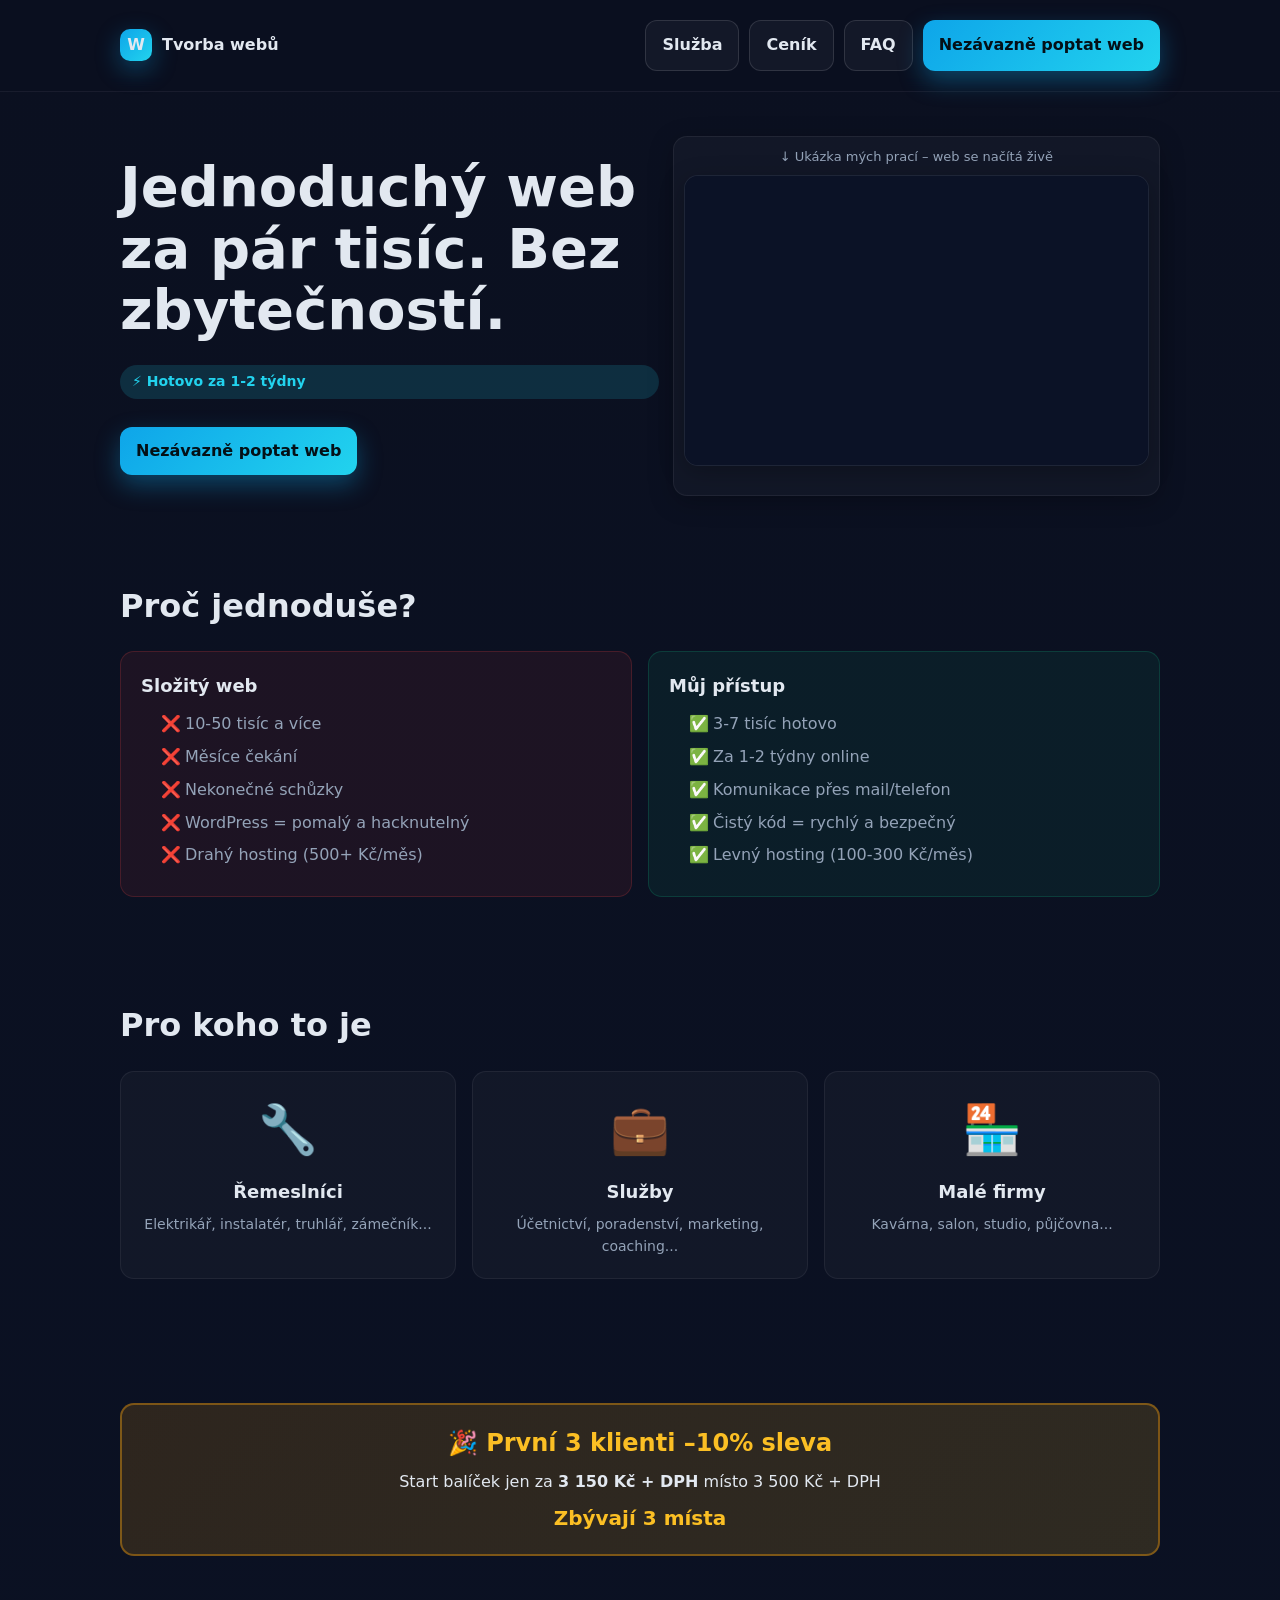
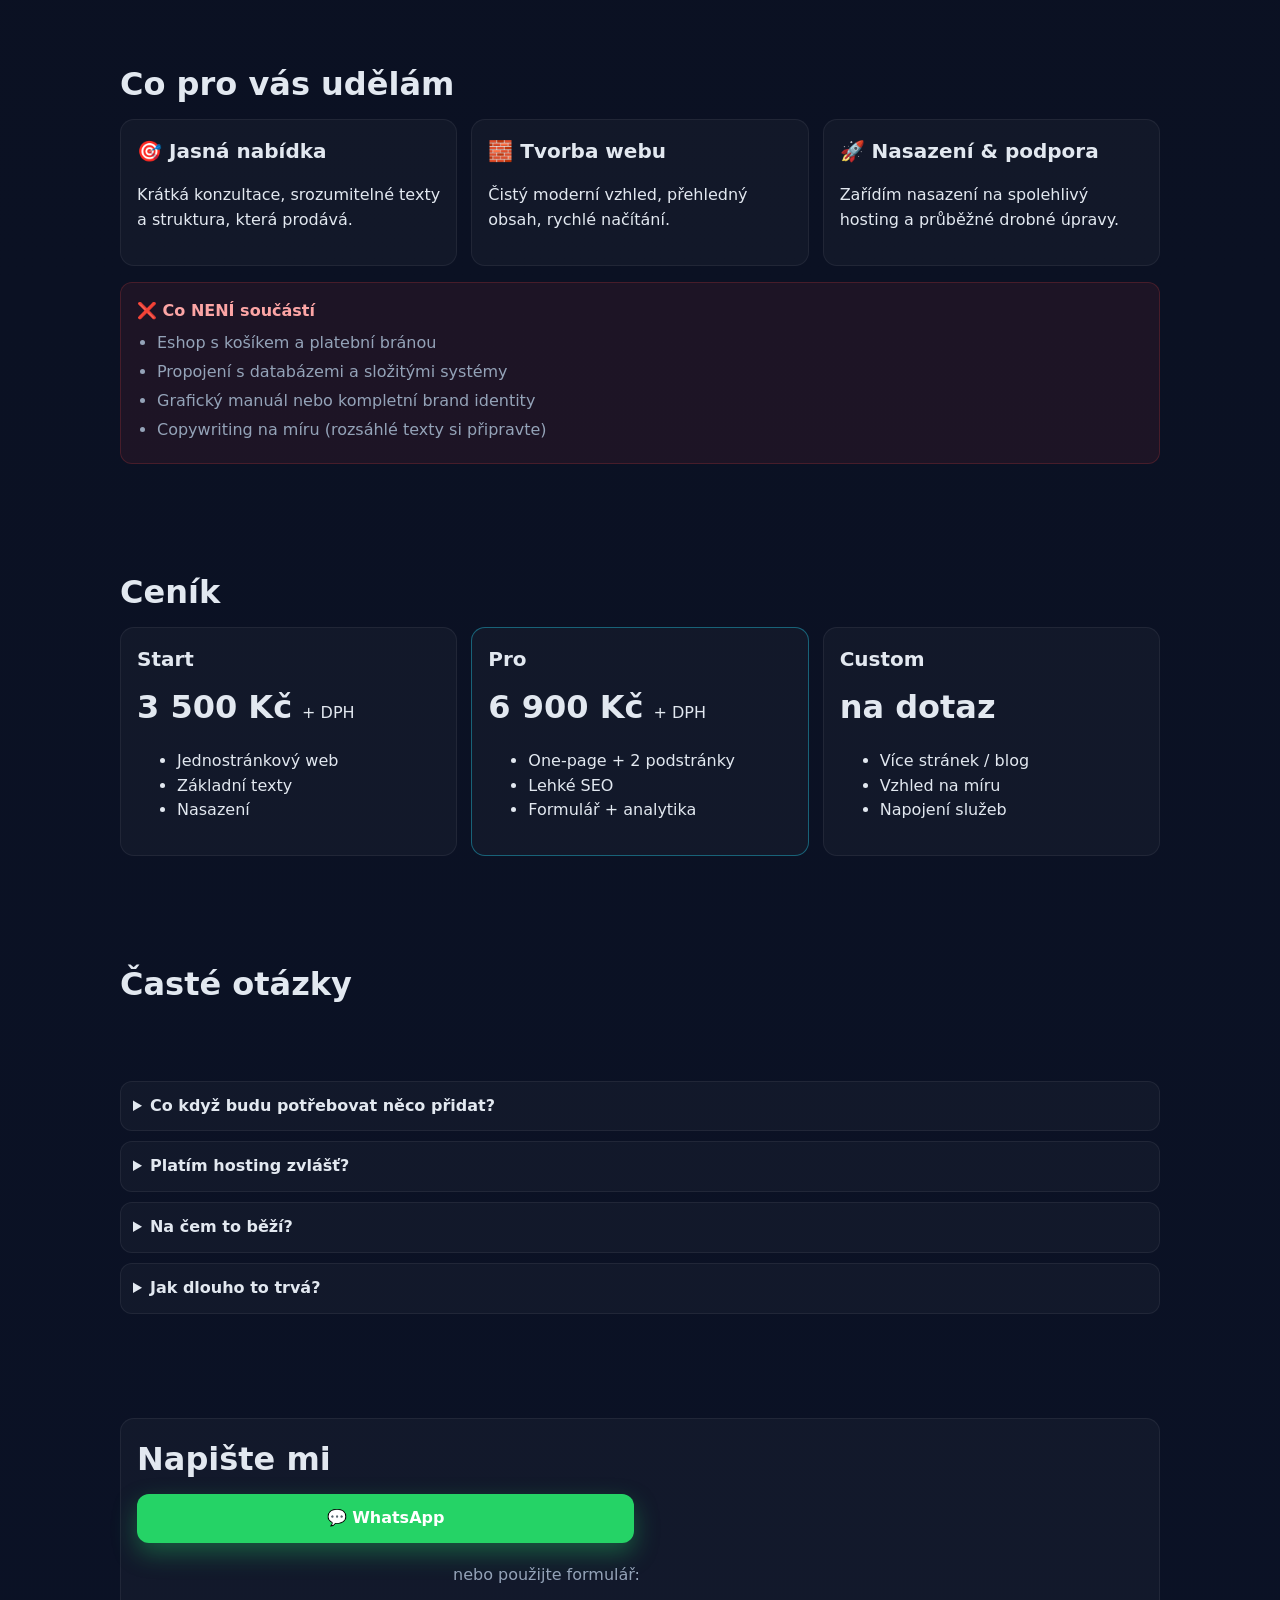
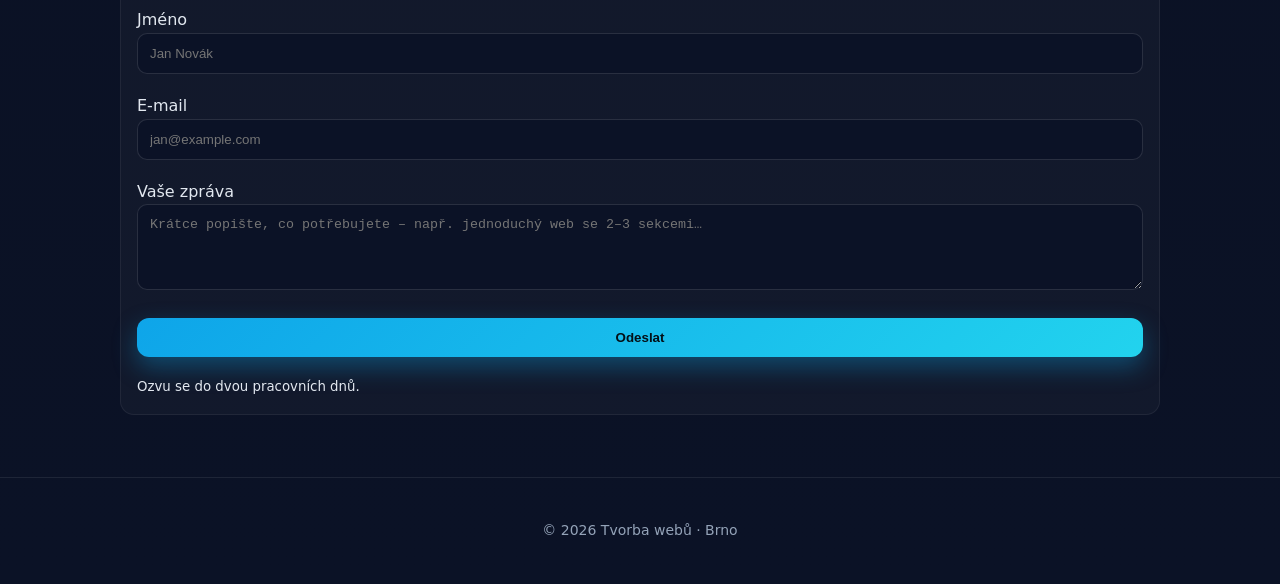
==== index.html @ 11c5ec6e "Update index.html" ====
<!doctype html>
<html lang="cs">
<head>
  <meta charset="utf-8" />
  <meta name="viewport" content="width=device-width, initial-scale=1" />
  <title>Tvorba webů — čistý, rychlý a profesionální web</title>
  <meta name="description" content="Navrhnu a dodám přehledný prezentační web. Krátké texty, moderní vzhled, nasazení na spolehlivý hosting a průběžná podpora." />
  <meta name="theme-color" content="#0ea5e9" />
  
  <!-- OG Meta tagy pro sdílení -->
  <meta property="og:title" content="Jednoduchý web za 3 500 Kč – Bez zbytečností" />
  <meta property="og:description" content="Web pro živnostníky a malé firmy za pár tisíc. Hotovo za 1-2 týdny. Bez WordPressu, bez komplikací." />
  <meta property="og:type" content="website" />
  <meta property="og:url" content="https://xaspi7.github.io/Web-na-Zakazku" />
  <meta property="og:image" content="https://xaspi7.github.io/Web-na-Zakazku/og-image.jpg" />
  
  <style>
    /* ====== Design tokens ====== */
    :root{
      --bg:#0b1020;
      --panel:#0f172a;
      --muted:#94a3b8;
      --text:#e2e8f0;
      --brand:#0ea5e9;
      --brand2:#22d3ee;
      --success:#10b981;
      --warning:#f59e0b;
      --danger:#ef4444;
      --ring:rgba(14,165,233,.4);
      --radius:16px;
      --shadow:0 6px 24px rgba(0,0,0,.25);
    }

    /* ====== Reset + základ ====== */
    *{box-sizing:border-box}
    html{scroll-behavior:smooth}
    html,body{margin:0;padding:0;background:linear-gradient(180deg,#0b1020 0%,#0b1226 100%);color:var(--text);font-family:system-ui,-apple-system,Segoe UI,Inter,Roboto,Arial,"Noto Sans",sans-serif;line-height:1.55}
    img{max-width:100%;display:block}
    a{color:var(--brand);text-decoration:none}

    .container{max-width:1080px;margin-inline:auto;padding:clamp(12px,4vw,20px)}
    .stack{display:grid;gap:20px}

    /* ====== Header ====== */
    header{position:sticky;top:0;z-index:50;background:rgba(11,16,32,.6);backdrop-filter:blur(8px);border-bottom:1px solid rgba(255,255,255,.06)}
    .nav{display:flex;align-items:center;justify-content:space-between}
    .brand{display:flex;align-items:center;gap:10px;font-weight:800}
    .badge{width:32px;height:32px;border-radius:10px;background:linear-gradient(135deg,var(--brand),var(--brand2));display:grid;place-items:center;box-shadow:0 8px 24px rgba(14,165,233,.35)}
    .menu{display:flex;gap:10px}
    .btn{display:inline-flex;align-items:center;justify-content:center;padding:12px 16px;border-radius:12px;border:1px solid rgba(255,255,255,.12);background:rgba(255,255,255,.04);color:var(--text);font-weight:600;transition:transform .08s ease;cursor:pointer}
    .btn--primary{background:linear-gradient(135deg,var(--brand),var(--brand2));color:#041017;border:none;box-shadow:0 10px 24px rgba(14,165,233,.35)}
    .btn--success{background:linear-gradient(135deg,var(--success),#34d399);color:#041017;border:none;box-shadow:0 10px 24px rgba(16,185,129,.35)}
    .btn--whatsapp{background:#25d366;color:#fff;border:none;box-shadow:0 10px 24px rgba(37,211,102,.35)}
    .btn:active{transform:translateY(1px)}
    .btn:disabled{opacity:.6;cursor:not-allowed}
    .btn.loading{position:relative}
    .btn.loading::after{
      content:""; width:16px; height:16px; border:2px solid currentColor; border-top-color:transparent;
      border-radius:50%; display:inline-block; margin-left:8px; vertical-align:-3px; animation:spin 1s linear infinite;
    }
    @keyframes spin{to{transform:rotate(360deg)}}
    .burger{display:none;width:40px;height:40px;border-radius:10px;border:1px solid rgba(255,255,255,.12);background:rgba(255,255,255,.04);font-size:18px;color:var(--text)}

    /* ====== Hero ====== */
    .hero{display:grid;grid-template-columns:1fr;gap:14px;padding-block:24px}
    .hero h1{font-size:clamp(28px,7vw,56px);line-height:1.1;margin:0}
    .hero .lead{color:var(--muted);font-size:clamp(16px,3vw,18px);line-height:1.6;margin:8px 0 0}
    .hero-cta{display:flex;gap:12px;flex-wrap:wrap;margin-top:8px}
    .badge-pill{display:inline-block;padding:6px 12px;border-radius:20px;background:rgba(34,211,238,.15);color:var(--brand2);font-size:14px;font-weight:700;margin-top:4px}

    /* ====== Náhled (livebox) ====== */
    .hero-preview{background:rgba(255,255,255,.03);border:1px solid rgba(255,255,255,.06);border-radius:14px;padding:10px;box-shadow:var(--shadow);position:relative}
    .preview-label{text-align:center;color:var(--muted);font-size:13px;margin-bottom:8px}
    .livebox{position:relative; width:100%; aspect-ratio:16/10; border-radius:14px; border:1px solid rgba(255,255,255,.08); box-shadow:0 6px 24px rgba(0,0,0,.25); background:#0b1226;cursor:pointer;transition:transform .2s ease;overflow:hidden}
    .livebox:hover{transform:translateY(-2px)}
    .livebox.has-live{background-image:none}
    .iframe-holder{position:absolute; top:0; left:0; width:100%; height:100%; transform-origin:top left}
    .iframe-holder iframe{position:absolute; inset:0; width:1280px; height:800px; border:0; background:#0b1226;pointer-events:none;transform-origin:top left}
    .preview-tooltip{position:absolute;top:50%;left:50%;transform:translate(-50%,-50%);background:rgba(14,165,233,.95);color:#fff;padding:12px 20px;border-radius:10px;font-size:14px;font-weight:700;opacity:0;transition:opacity .2s ease;pointer-events:none;white-space:nowrap;z-index:10}
    .livebox:hover .preview-tooltip{opacity:1}

    /* ====== Sekce ====== */
    .section{padding-block:42px}
    h2{font-size:clamp(22px,4.8vw,32px);margin:0 0 10px}
    h3{font-size:clamp(18px,3vw,20px);margin:0 0 8px}
    .card{background:rgba(255,255,255,.03);border:1px solid rgba(255,255,255,.06);border-radius:14px;padding:16px}
    .grid{display:grid;gap:14px}
    .grid.cols-3{grid-template-columns:repeat(3,1fr)}
    .grid.cols-2{grid-template-columns:repeat(2,1fr)}

    /* ====== Srovnání (před/po) ====== */
    .comparison{display:grid;grid-template-columns:1fr 1fr;gap:16px;margin-top:20px}
    .comparison-card{padding:20px;border-radius:14px;position:relative}
    .comparison-card.bad{background:rgba(239,68,68,.08);border:1px solid rgba(239,68,68,.2)}
    .comparison-card.good{background:rgba(16,185,129,.08);border:1px solid rgba(16,185,129,.2)}
    .comparison-card h3{display:flex;align-items:center;gap:8px;font-size:18px}
    .comparison-card ul{margin:12px 0 0;padding-left:20px;color:var(--muted);list-style:none}
    .comparison-card ul li{margin:8px 0;padding-left:24px;position:relative}
    .comparison-card.bad ul li::before{content:"❌";position:absolute;left:0}
    .comparison-card.good ul li::before{content:"✅";position:absolute;left:0}

    /* ====== Pro koho to je ====== */
    .audience-grid{display:grid;grid-template-columns:repeat(3,1fr);gap:16px;margin-top:20px}
    .audience-card{background:rgba(255,255,255,.03);border:1px solid rgba(255,255,255,.06);border-radius:14px;padding:20px;text-align:center;transition:transform .2s ease,border-color .2s ease}
    .audience-card:hover{transform:translateY(-4px);border-color:rgba(14,165,233,.4)}
    .audience-icon{font-size:48px;margin-bottom:12px}
    .audience-card h3{font-size:18px;margin:0 0 8px}
    .audience-card p{color:var(--muted);font-size:14px;margin:0}

    /* ====== Promo banner (sleva) ====== */
    .promo-banner{background:linear-gradient(135deg,rgba(245,158,11,.15),rgba(251,191,36,.15));border:2px solid rgba(245,158,11,.4);border-radius:14px;padding:20px;margin-top:20px;text-align:center}
    .promo-banner h3{color:#fbbf24;font-size:clamp(20px,4vw,24px);margin:0 0 8px}
    .promo-banner p{color:var(--text);font-size:clamp(14px,2.5vw,16px);margin:0}
    .promo-banner .countdown{font-weight:900;color:#fbbf24;font-size:20px;margin-top:8px}

    /* ====== Ceník ====== */
    .price{display:flex;gap:10px;align-items:baseline}
    .price .big{font-size:32px;font-weight:900}

    /* ====== FAQ/Proces ====== */
    details{background:rgba(255,255,255,.03);border:1px solid rgba(255,255,255,.06);border-radius:12px;padding:12px;cursor:pointer}
    details+details{margin-top:10px}
    summary{cursor:pointer;font-weight:700;user-select:none}
    details[open] summary{margin-bottom:8px}

    /* ====== Kontakt ====== */
    input,textarea{width:100%;padding:12px;border-radius:10px;border:1px solid rgba(255,255,255,.12);background:#0b1226;color:var(--text)}
    .contact-options{display:grid;grid-template-columns:1fr 1fr;gap:12px;margin-bottom:20px}
    .contact-caption{
      color:var(--muted);
      margin:6px 0 20px 0;
      display:block;
      text-align:right;
      width:50%;
    }

    /* ====== Footer ====== */
    footer{border-top:1px solid rgba(255,255,255,.08);padding-block:22px;color:var(--muted);font-size:14px;position:relative}
    
    /* ====== Scroll to top button ====== */
    .scroll-top{position:fixed;bottom:30px;right:30px;width:50px;height:50px;background:linear-gradient(135deg,var(--brand),var(--brand2));border-radius:50%;display:grid;place-items:center;font-size:24px;color:#041017;box-shadow:0 8px 24px rgba(14,165,233,.4);cursor:pointer;opacity:0;visibility:hidden;transition:opacity .3s ease,visibility .3s ease,transform .2s ease;z-index:100}
    .scroll-top.visible{opacity:1;visibility:visible}
    .scroll-top:hover{transform:translateY(-4px)}

    /* ====== Co není součástí ====== */
    .exclusions{background:rgba(239,68,68,.08);border:1px solid rgba(239,68,68,.2);border-radius:12px;padding:16px;margin-top:16px}
    .exclusions h3{margin:0 0 8px;font-size:16px;color:#fca5a5}
    .exclusions ul{margin:8px 0 0;padding-left:20px;color:var(--muted)}
    .exclusions li{margin:4px 0}

    /* ====== Desktop rozšíření ====== */
    @media (min-width: 860px){
      .hero{grid-template-columns:1.05fr .95fr;align-items:center}
      .grid.cols-3{grid-template-columns:repeat(3,1fr)}
      .grid.cols-2{grid-template-columns:repeat(2,1fr)}
      .hero-preview{position:relative;min-height:360px}
      .audience-grid{grid-template-columns:repeat(3,1fr)}
      .comparison{grid-template-columns:1fr 1fr}
      .contact-options{grid-template-columns:1fr 1fr}
    }

    /* ====== Mobilní navigace ====== */
    @media (max-width: 860px){
      .menu{
        display:none; position:fixed; top:60px; left:0; right:0; z-index:1000;
        flex-direction:column; background:#0b1226; border-top:1px solid rgba(255,255,255,.08);
        box-shadow:0 8px 32px rgba(0,0,0,.5); border-radius:0 0 16px 16px;
        padding:16px 12px; gap:10px; max-height:90vh; overflow-y:auto;
      }
      .menu.open{display:flex}
      .burger{display:inline-grid;place-items:center}
      .btn{width:100%;padding:12px 16px;border-radius:10px}
      .hero-preview{order:2}
      .grid.cols-3{grid-template-columns:1fr}
      .grid.cols-2{grid-template-columns:1fr}
      .section{padding-block:28px}
      .card{padding:14px;border-radius:12px}
      .price .big{font-size:28px}
      .livebox{aspect-ratio:3/2; max-height:280px; box-shadow:0 4px 16px rgba(0,0,0,.2)}
      .preview-label{font-size:12px}
      .audience-grid{grid-template-columns:1fr}
      .comparison{grid-template-columns:1fr}
      .contact-options{grid-template-columns:1fr}
      .contact-caption{width:100%}
      .scroll-top{bottom:20px;right:20px;width:45px;height:45px}
    }

    /* ====== Extra mobilní doladění ====== */
    @media (max-width: 520px){
      h1{word-break:break-word}
      .container{padding:12px}
      .livebox{border-radius:10px; max-height:220px}
      .btn{padding:10px 12px}
      .hero .lead{font-size:15px}
      .preview-tooltip{font-size:12px;padding:8px 12px}
    }

    /* Když je otevřené menu, zablokuj posouvání podkladu */
    body.nav-open{overflow:hidden}

    /* ====== Scroll animace ====== */
    .fade-in{opacity:0;transform:translateY(30px);transition:opacity .6s ease,transform .6s ease}
    .fade-in.visible{opacity:1;transform:translateY(0)}
    .fade-in-left{opacity:0;transform:translateX(-30px);transition:opacity .6s ease,transform .6s ease}
    .fade-in-left.visible{opacity:1;transform:translateX(0)}
    .fade-in-right{opacity:0;transform:translateX(30px);transition:opacity .6s ease,transform .6s ease}
    .fade-in-right.visible{opacity:1;transform:translateX(0)}
    
    /* Delay pro postupné zjíždění */
    .fade-in:nth-child(1){transition-delay:.1s}
    .fade-in:nth-child(2){transition-delay:.2s}
    .fade-in:nth-child(3){transition-delay:.3s}
    .fade-in:nth-child(4){transition-delay:.4s}
    .fade-in:nth-child(5){transition-delay:.5s}
  </style>
</head>
<body>
  <!-- ====== Header ====== -->
  <header>
    <div class="container nav">
      <div class="brand"><div class="badge">W</div> <span>Tvorba webů</span></div>
      <button class="burger" aria-label="Menu" aria-expanded="false">☰</button>
      <nav class="menu" id="menu">
        <a class="btn" href="#sluzba">Služba</a>
        <a class="btn" href="#cena">Ceník</a>
        <a class="btn" href="#faq">FAQ</a>
        <a class="btn btn--primary" href="#kontakt">Nezávazně poptat web</a>
      </nav>
    </div>
  </header>

  <main class="container stack">
    <!-- ====== Hero ====== -->
    <section class="hero">
      <div class="stack">
        <h1>Jednoduchý web za pár tisíc. Bez zbytečností.</h1>
        <div class="badge-pill">⚡ Hotovo za 1-2 týdny</div>
        <div class="hero-cta">
          <a class="btn btn--primary" href="#kontakt">Nezávazně poptat web</a>
        </div>
      </div>

      <div class="hero-preview">
        <div class="preview-label">↓ Ukázka mých prací – web se načítá živě</div>
        <div class="livebox" id="preview-box">
          <div class="iframe-holder" id="live-desktop">Načítám náhled…</div>
          <div class="preview-tooltip">Klikněte pro otevření v nové kartě</div>
        </div>
      </div>
    </section>

    <!-- ====== Srovnání (před/po) ====== -->
    <section class="section">
      <h2>Proč jednoduše?</h2>
      <div class="comparison">
        <div class="comparison-card bad fade-in-left">
          <h3>Složitý web</h3>
          <ul>
            <li>10-50 tisíc a více</li>
            <li>Měsíce čekání</li>
            <li>Nekonečné schůzky</li>
            <li>WordPress = pomalý a hacknutelný</li>
            <li>Drahý hosting (500+ Kč/měs)</li>
          </ul>
        </div>
        <div class="comparison-card good fade-in-right">
          <h3>Můj přístup</h3>
          <ul>
            <li>3-7 tisíc hotovo</li>
            <li>Za 1-2 týdny online</li>
            <li>Komunikace přes mail/telefon</li>
            <li>Čistý kód = rychlý a bezpečný</li>
            <li>Levný hosting (100-300 Kč/měs)</li>
          </ul>
        </div>
      </div>
    </section>

    <!-- ====== Pro koho to je ====== -->
    <section class="section">
      <h2>Pro koho to je</h2>
      <div class="audience-grid">
        <div class="audience-card fade-in">
          <div class="audience-icon">🔧</div>
          <h3>Řemeslníci</h3>
          <p>Elektrikář, instalatér, truhlář, zámečník...</p>
        </div>
        <div class="audience-card fade-in">
          <div class="audience-icon">💼</div>
          <h3>Služby</h3>
          <p>Účetnictví, poradenství, marketing, coaching...</p>
        </div>
        <div class="audience-card fade-in">
          <div class="audience-icon">🏪</div>
          <h3>Malé firmy</h3>
          <p>Kavárna, salon, studio, půjčovna...</p>
        </div>
      </div>
    </section>

    <!-- ====== Promo banner (sleva) ====== -->
    <section class="section">
      <div class="promo-banner fade-in">
        <h3>🎉 První 3 klienti –10% sleva</h3>
        <p>Start balíček jen za <strong>3 150 Kč + DPH</strong> místo 3 500 Kč + DPH</p>
        <div class="countdown" id="promo-countdown">Zbývají 3 místa</div>
      </div>
    </section>

    <!-- ====== Služba ====== -->
    <section id="sluzba" class="section">
      <h2>Co pro vás udělám</h2>
      <div class="grid cols-3">
        <div class="card fade-in">
          <h3>🎯 Jasná nabídka</h3>
          <p class="muted">Krátká konzultace, srozumitelné texty a struktura, která prodává.</p>
        </div>
        <div class="card fade-in">
          <h3>🧱 Tvorba webu</h3>
          <p class="muted">Čistý moderní vzhled, přehledný obsah, rychlé načítání.</p>
        </div>
        <div class="card fade-in">
          <h3>🚀 Nasazení & podpora</h3>
          <p class="muted">Zařídím nasazení na spolehlivý hosting a průběžné drobné úpravy.</p>
        </div>
      </div>

      <div class="exclusions fade-in">
        <h3>❌ Co NENÍ součástí</h3>
        <ul>
          <li>Eshop s košíkem a platební bránou</li>
          <li>Propojení s databázemi a složitými systémy</li>
          <li>Grafický manuál nebo kompletní brand identity</li>
          <li>Copywriting na míru (rozsáhlé texty si připravte)</li>
        </ul>
      </div>
    </section>

    <!-- ====== Ceník ====== -->
    <section id="cena" class="section">
      <h2>Ceník</h2>
      <div class="grid cols-3">
        <div class="card fade-in">
          <h3>Start</h3>
          <div class="price"><span class="big">3 500 Kč</span><span class="muted">+ DPH</span></div>
          <ul class="muted"><li>Jednostránkový web</li><li>Základní texty</li><li>Nasazení</li></ul>
        </div>
        <div class="card fade-in" style="border-color:rgba(34,211,238,.4)">
          <h3>Pro</h3>
          <div class="price"><span class="big">6 900 Kč</span><span class="muted">+ DPH</span></div>
          <ul class="muted"><li>One-page + 2 podstránky</li><li>Lehké SEO</li><li>Formulář + analytika</li></ul>
        </div>
        <div class="card fade-in">
          <h3>Custom</h3>
          <div class="price"><span class="big">na dotaz</span></div>
          <ul class="muted"><li>Více stránek / blog</li><li>Vzhled na míru</li><li>Napojení služeb</li></ul>
        </div>
      </div>
    </section>

    <!-- ====== FAQ ====== -->
    <section id="faq" class="section">
      <h2>Časté otázky</h2>
      <details class="fade-in">
        <summary>Můžu si pak web sám upravovat?</summary>
        <p class="muted">Ano, pokud máte základní znalosti HTML/CSS. Případně vám ukážu, jak upravit jednoduché věci, nebo můžete využít moji podporu.</p>
      </details>
      <details class="fade-in">
        <summary>Co když budu potřebovat něco přidat?</summary>
        <p class="muted">Drobné úpravy řeším průběžně. Větší změny (nové stránky, funkce) oceníme individuálně.</p>
      </details>
      <details class="fade-in">
        <summary>Platím hosting zvlášť?</summary>
        <p class="muted">Ano, hosting si zajistíte sám (cca 100-300 Kč/měsíc) nebo vám pomůžu s výběrem a nastavením.</p>
      </details>
      <details class="fade-in">
        <summary>Na čem to běží?</summary>
        <p class="muted">Čistý HTML/CSS/JavaScript, bez WordPressu. Díky tomu je web rychlý, bezpečný a potřebuje levný hosting.</p>
      </details>
      <details class="fade-in">
        <summary>Jak dlouho to trvá?</summary>
        <p class="muted">Obvykle 1-2 týdny od konzultace po spuštění. Záleží na rozsahu a rychlosti dodání podkladů.</p>
      </details>
    </section>

    <!-- ====== Kontakt ====== -->
    <section id="kontakt" class="section">
      <div class="card" id="contact-card">
        <h2>Napište mi</h2>

        <!-- Možnosti kontaktu -->
        <div class="contact-options">
          <a href="https://wa.me/420605997843?text=Ahoj%2C%20m%C3%A1m%20z%C3%A1jem%20o%20web" class="btn btn--whatsapp" target="_blank" rel="noopener">
            💬 WhatsApp
          </a>
        </div>

        <p class="contact-caption">nebo použijte formulář:</p>

        <!-- ✅ Web3Forms integrace -->
        <form id="contact-form" class="stack" method="POST">
          <input type="hidden" name="access_key" value="e9fa988d-3071-483d-b41d-33971235366a">
          <input type="hidden" name="subject" value="Nová poptávka z webu Tvorba webů">
          <input type="hidden" name="from_name" value="Tvorba webů – formulář">
          <input type="checkbox" name="botcheck" style="display:none">

          <label>Jméno<br>
            <input required name="name" placeholder="Jan Novák">
          </label>
          <label>E-mail<br>
            <input required type="email" name="email" placeholder="jan@example.com">
          </label>
          <label>Vaše zpráva<br>
            <textarea name="message" rows="4" placeholder="Krátce popište, co potřebujete – např. jednoduchý web se 2–3 sekcemi…"></textarea>
          </label>

          <button id="submit-btn" class="btn btn--primary" type="submit">Odeslat</button>
          <small class="muted">Ozvu se do dvou pracovních dnů.</small>
        </form>
      </div>
    </section>
  </main>

  <footer>
    <div class="container" style="text-align:center">
      © <span id="year"></span> Tvorba webů · Brno
    </div>
  </footer>

  <!-- Scroll to top button -->
  <div class="scroll-top" id="scroll-top" aria-label="Zpět nahoru">↑</div>

  <script>
    // Rok ve footeru
    document.getElementById('year').textContent = new Date().getFullYear();

    // Plynulé skrolování mezi sekcemi
    document.querySelectorAll('a[href^="#"]').forEach(a=>{
      a.addEventListener('click', e=>{
        const el=document.querySelector(a.getAttribute('href'));
        if(el){ e.preventDefault(); el.scrollIntoView({behavior:'smooth'}); }
      });
    });

    // Mobilní menu: otevřít/zavřít + auto-zavření po kliknutí na položku/mimo/ESC
    const burger=document.querySelector('.burger');
    const menu=document.getElementById('menu');
    function setMenu(open){
      if(!burger || !menu) return;
      menu.classList.toggle('open', open);
      burger.setAttribute('aria-expanded', open ? 'true' : 'false');
      document.body.classList.toggle('nav-open', open);
    }
    if (burger && menu) {
      burger.addEventListener('click', () => setMenu(!menu.classList.contains('open')));
      menu.querySelectorAll('a').forEach(a => a.addEventListener('click', () => setMenu(false)));
      window.addEventListener('hashchange', () => setMenu(false));
      document.addEventListener('keydown', e => { if (e.key === 'Escape') setMenu(false); });
      document.addEventListener('click', e => {
        if (!menu.classList.contains('open')) return;
        const inside = menu.contains(e.target) || burger.contains(e.target);
        if (!inside) setMenu(false);
      });
    }

    // Live preview – mobil = jen tariflevne, desktop = náhodně
    (function(){
      const holder = document.getElementById('live-desktop');
      const box = document.getElementById('preview-box');
      if(!holder || !box) return;

      const ua = navigator.userAgent || navigator.vendor || window.opera;
      const isMobile = /iPhone|iPad|iPod|Android/i.test(ua);

      const SITES = [
        'https://xaspi7.github.io/losmotos',
        'https://tariflevne.cz'
      ];

      const PREVIEW_URL = isMobile
        ? 'https://tariflevne.cz'
        : SITES[Math.floor(Math.random() * SITES.length)];

      const iframe = document.createElement('iframe');
      iframe.src = PREVIEW_URL;
      iframe.setAttribute('loading','lazy');
      iframe.style.position = 'absolute';
      iframe.style.inset = '0';
      iframe.style.width = '1280px';
      iframe.style.height = '800px';
      iframe.style.border = '0';
      iframe.style.background = '#0b1226';

      holder.innerHTML = '';
      holder.appendChild(iframe);

      function resize(){
        const w = box.clientWidth || 1280;
        const scale = w / 1280;
        iframe.style.transform = 'scale('+scale+')';
        holder.style.height = (800*scale)+'px';
      }
      
      iframe.addEventListener('load',()=>{ 
        box.classList.add('has-live');
      });
      
      resize();
      window.addEventListener('resize', resize);

      // Kliknutí na preview box otevře web v nové kartě
      box.addEventListener('click', (e) => {
        if (e.target.closest('.preview-tooltip')) return;
        window.open(PREVIEW_URL, '_blank', 'noopener,noreferrer');
      });
    })();

    // Web3Forms submit – po úspěchu zobrazit JEN "Děkuji, zpráva odeslána."
    (function(){
      const form = document.getElementById('contact-form');
      const card = document.getElementById('contact-card');
      const btn  = document.getElementById('submit-btn');
      if(!form || !btn || !card) return;

      let isSubmitting = false;

      form.addEventListener('submit', async (e)=>{
        e.preventDefault();
        if(isSubmitting) return;
        isSubmitting = true;

        btn.disabled = true;
        btn.classList.add('loading');
        const originalText = btn.textContent;
        btn.textContent = 'Odesílám…';

        try{
          const data = new FormData(form);
          const res  = await fetch('https://api.web3forms.com/submit', { method:'POST', body:data });
          const json = await res.json();

          if(json.success){
            card.innerHTML = '<p style="margin:0;font-size:clamp(18px,4.5vw,22px);font-weight:800;text-align:center;padding:24px 8px;">Děkuji, zpráva odeslána.</p>';
          }else{
            throw new Error(json.message || 'Odeslání se nezdařilo');
          }
        }catch(err){
          isSubmitting = false;
          btn.disabled = false;
          btn.classList.remove('loading');
          btn.textContent = originalText;
          alert('Nepodařilo se odeslat formulář. Zkuste to prosím znovu.');
          console.error(err);
        }
      });
    })();

    // Scroll to top button
    (function(){
      const scrollBtn = document.getElementById('scroll-top');
      if(!scrollBtn) return;

      window.addEventListener('scroll', () => {
        if(window.scrollY > 300){
          scrollBtn.classList.add('visible');
        }else{
          scrollBtn.classList.remove('visible');
        }
      });

      scrollBtn.addEventListener('click', () => {
        window.scrollTo({top: 0, behavior: 'smooth'});
      });
    })();

    // Scroll animace - Intersection Observer
    (function(){
      const observer = new IntersectionObserver((entries) => {
        entries.forEach(entry => {
          if(entry.isIntersecting){
            entry.target.classList.add('visible');
          }
        });
      }, {
        threshold: 0.1,
        rootMargin: '0px 0px -50px 0px'
      });

      document.querySelectorAll('.fade-in, .fade-in-left, .fade-in-right').forEach(el => {
        observer.observe(el);
      });
    })();
  </script>
</body>
</html>
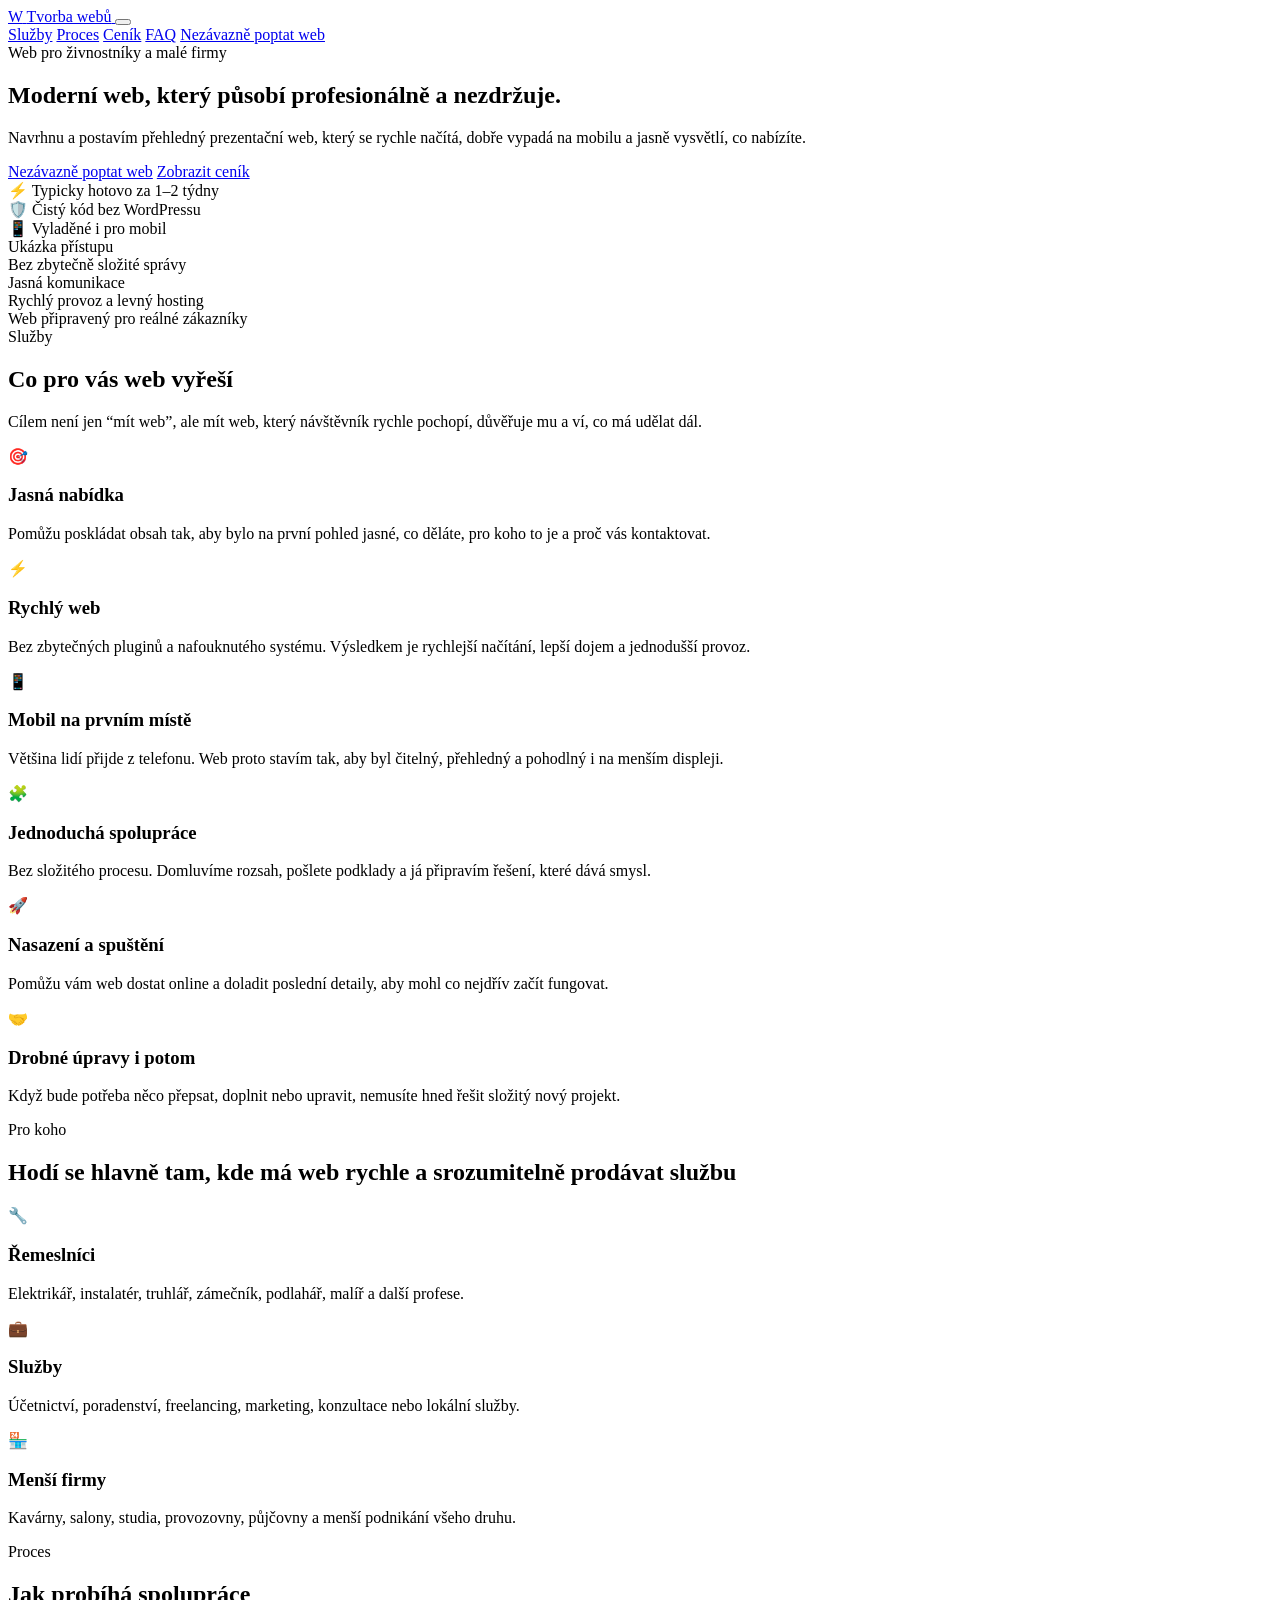
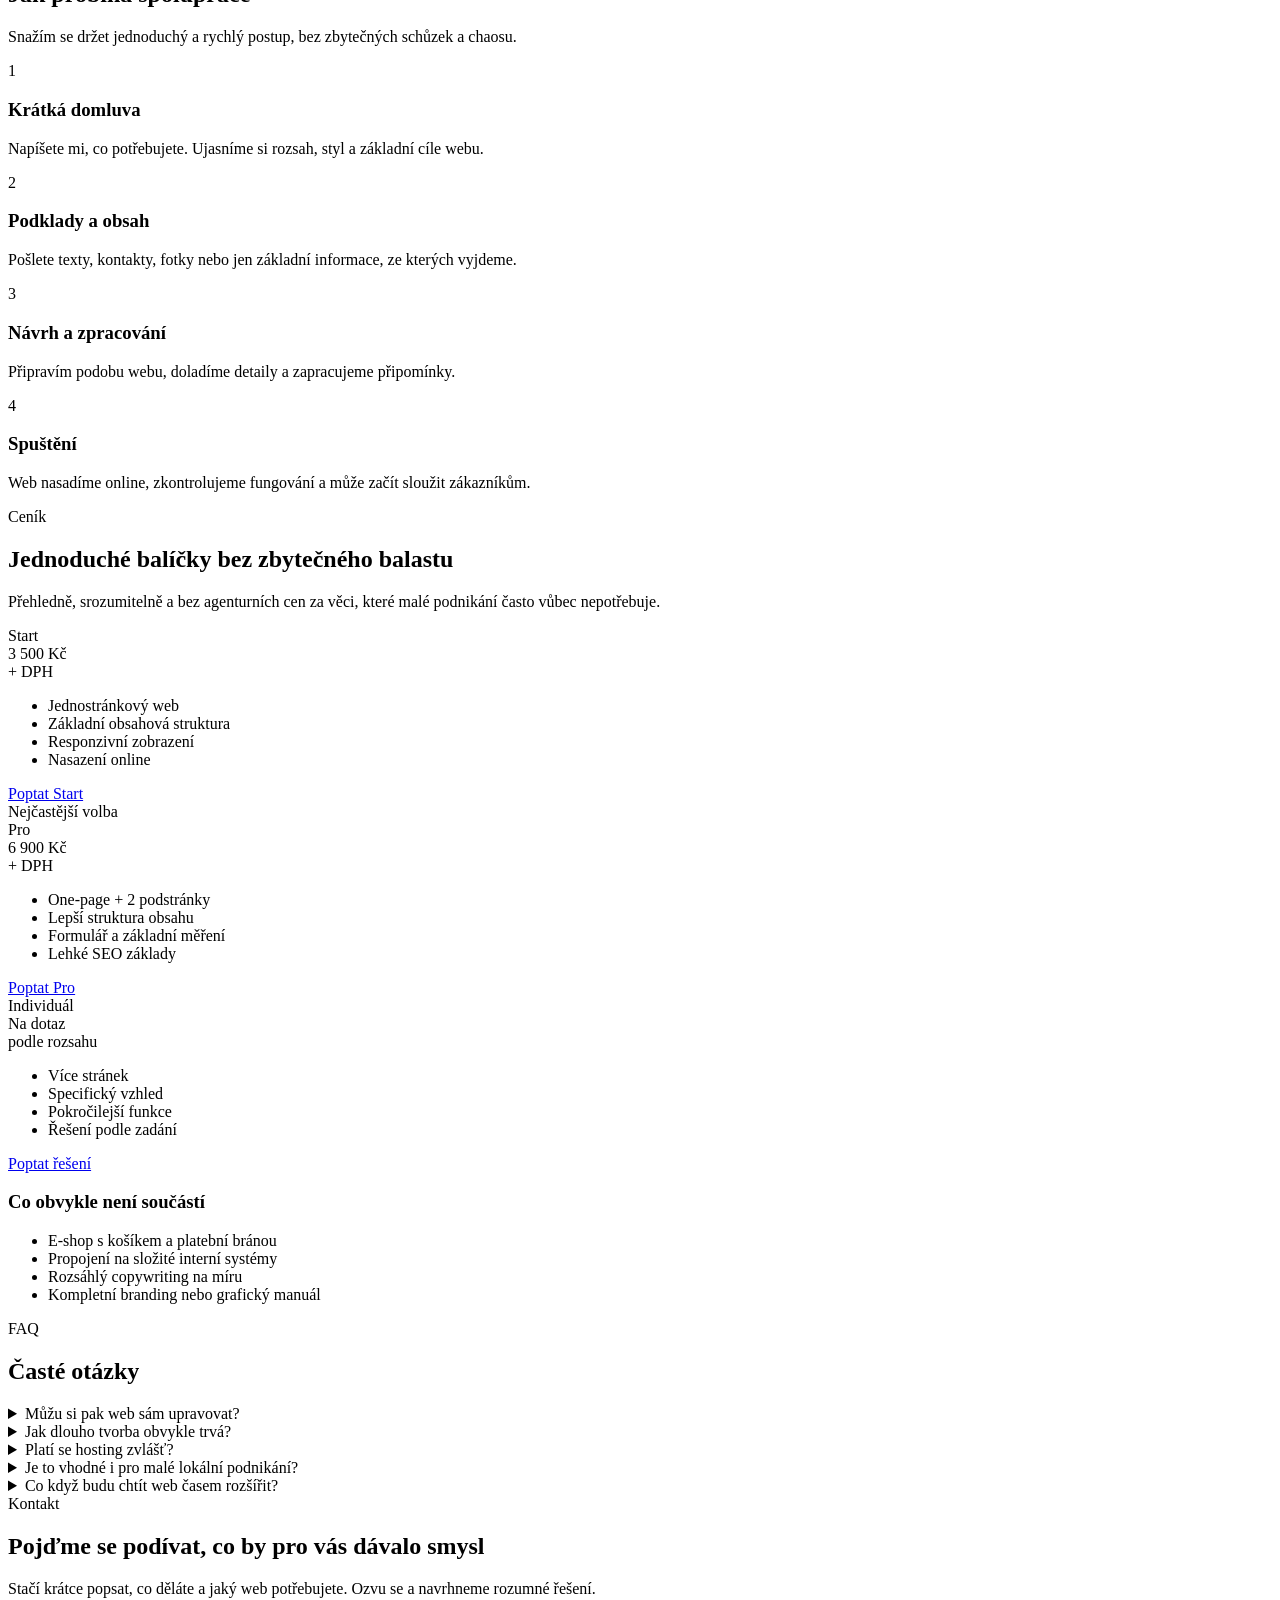
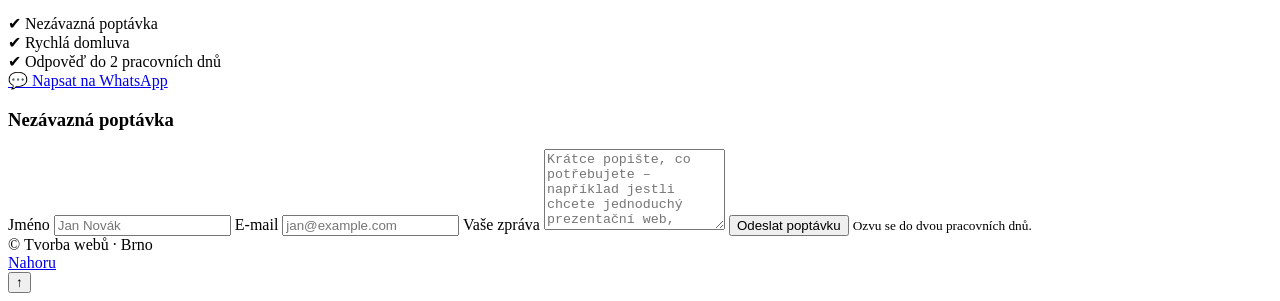
==== commit ef672a46: "Update index.html" ====
--- a/index.html
+++ b/index.html
@@ -3,593 +3,423 @@
 <head>
   <meta charset="utf-8" />
   <meta name="viewport" content="width=device-width, initial-scale=1" />
-  <title>Tvorba webů — čistý, rychlý a profesionální web</title>
-  <meta name="description" content="Navrhnu a dodám přehledný prezentační web. Krátké texty, moderní vzhled, nasazení na spolehlivý hosting a průběžná podpora." />
+  <title>Tvorba webů — rychlý a moderní web bez zbytečností</title>
+  <meta name="description" content="Tvořím jednoduché a profesionální weby pro živnostníky a malé firmy. Rychlé načítání, čistý kód a nasazení bez složitostí." />
   <meta name="theme-color" content="#0ea5e9" />
-  
-  <!-- OG Meta tagy pro sdílení -->
-  <meta property="og:title" content="Jednoduchý web za 3 500 Kč – Bez zbytečností" />
-  <meta property="og:description" content="Web pro živnostníky a malé firmy za pár tisíc. Hotovo za 1-2 týdny. Bez WordPressu, bez komplikací." />
+
+  <meta property="og:title" content="Jednoduchý web pro živnostníky a malé firmy" />
+  <meta property="og:description" content="Přehledný web, rychlé načítání, čistý kód a jednoduchá spolupráce. Bez zbytečností." />
   <meta property="og:type" content="website" />
-  <meta property="og:url" content="https://xaspi7.github.io/Web-na-Zakazku" />
+  <meta property="og:url" content="https://xaspi7.github.io/Web-na-Zakazku/" />
   <meta property="og:image" content="https://xaspi7.github.io/Web-na-Zakazku/og-image.jpg" />
-  
-  <style>
-    /* ====== Design tokens ====== */
-    :root{
-      --bg:#0b1020;
-      --panel:#0f172a;
-      --muted:#94a3b8;
-      --text:#e2e8f0;
-      --brand:#0ea5e9;
-      --brand2:#22d3ee;
-      --success:#10b981;
-      --warning:#f59e0b;
-      --danger:#ef4444;
-      --ring:rgba(14,165,233,.4);
-      --radius:16px;
-      --shadow:0 6px 24px rgba(0,0,0,.25);
-    }
-
-    /* ====== Reset + základ ====== */
-    *{box-sizing:border-box}
-    html{scroll-behavior:smooth}
-    html,body{margin:0;padding:0;background:linear-gradient(180deg,#0b1020 0%,#0b1226 100%);color:var(--text);font-family:system-ui,-apple-system,Segoe UI,Inter,Roboto,Arial,"Noto Sans",sans-serif;line-height:1.55}
-    img{max-width:100%;display:block}
-    a{color:var(--brand);text-decoration:none}
-
-    .container{max-width:1080px;margin-inline:auto;padding:clamp(12px,4vw,20px)}
-    .stack{display:grid;gap:20px}
-
-    /* ====== Header ====== */
-    header{position:sticky;top:0;z-index:50;background:rgba(11,16,32,.6);backdrop-filter:blur(8px);border-bottom:1px solid rgba(255,255,255,.06)}
-    .nav{display:flex;align-items:center;justify-content:space-between}
-    .brand{display:flex;align-items:center;gap:10px;font-weight:800}
-    .badge{width:32px;height:32px;border-radius:10px;background:linear-gradient(135deg,var(--brand),var(--brand2));display:grid;place-items:center;box-shadow:0 8px 24px rgba(14,165,233,.35)}
-    .menu{display:flex;gap:10px}
-    .btn{display:inline-flex;align-items:center;justify-content:center;padding:12px 16px;border-radius:12px;border:1px solid rgba(255,255,255,.12);background:rgba(255,255,255,.04);color:var(--text);font-weight:600;transition:transform .08s ease;cursor:pointer}
-    .btn--primary{background:linear-gradient(135deg,var(--brand),var(--brand2));color:#041017;border:none;box-shadow:0 10px 24px rgba(14,165,233,.35)}
-    .btn--success{background:linear-gradient(135deg,var(--success),#34d399);color:#041017;border:none;box-shadow:0 10px 24px rgba(16,185,129,.35)}
-    .btn--whatsapp{background:#25d366;color:#fff;border:none;box-shadow:0 10px 24px rgba(37,211,102,.35)}
-    .btn:active{transform:translateY(1px)}
-    .btn:disabled{opacity:.6;cursor:not-allowed}
-    .btn.loading{position:relative}
-    .btn.loading::after{
-      content:""; width:16px; height:16px; border:2px solid currentColor; border-top-color:transparent;
-      border-radius:50%; display:inline-block; margin-left:8px; vertical-align:-3px; animation:spin 1s linear infinite;
-    }
-    @keyframes spin{to{transform:rotate(360deg)}}
-    .burger{display:none;width:40px;height:40px;border-radius:10px;border:1px solid rgba(255,255,255,.12);background:rgba(255,255,255,.04);font-size:18px;color:var(--text)}
-
-    /* ====== Hero ====== */
-    .hero{display:grid;grid-template-columns:1fr;gap:14px;padding-block:24px}
-    .hero h1{font-size:clamp(28px,7vw,56px);line-height:1.1;margin:0}
-    .hero .lead{color:var(--muted);font-size:clamp(16px,3vw,18px);line-height:1.6;margin:8px 0 0}
-    .hero-cta{display:flex;gap:12px;flex-wrap:wrap;margin-top:8px}
-    .badge-pill{display:inline-block;padding:6px 12px;border-radius:20px;background:rgba(34,211,238,.15);color:var(--brand2);font-size:14px;font-weight:700;margin-top:4px}
-
-    /* ====== Náhled (livebox) ====== */
-    .hero-preview{background:rgba(255,255,255,.03);border:1px solid rgba(255,255,255,.06);border-radius:14px;padding:10px;box-shadow:var(--shadow);position:relative}
-    .preview-label{text-align:center;color:var(--muted);font-size:13px;margin-bottom:8px}
-    .livebox{position:relative; width:100%; aspect-ratio:16/10; border-radius:14px; border:1px solid rgba(255,255,255,.08); box-shadow:0 6px 24px rgba(0,0,0,.25); background:#0b1226;cursor:pointer;transition:transform .2s ease;overflow:hidden}
-    .livebox:hover{transform:translateY(-2px)}
-    .livebox.has-live{background-image:none}
-    .iframe-holder{position:absolute; top:0; left:0; width:100%; height:100%; transform-origin:top left}
-    .iframe-holder iframe{position:absolute; inset:0; width:1280px; height:800px; border:0; background:#0b1226;pointer-events:none;transform-origin:top left}
-    .preview-tooltip{position:absolute;top:50%;left:50%;transform:translate(-50%,-50%);background:rgba(14,165,233,.95);color:#fff;padding:12px 20px;border-radius:10px;font-size:14px;font-weight:700;opacity:0;transition:opacity .2s ease;pointer-events:none;white-space:nowrap;z-index:10}
-    .livebox:hover .preview-tooltip{opacity:1}
-
-    /* ====== Sekce ====== */
-    .section{padding-block:42px}
-    h2{font-size:clamp(22px,4.8vw,32px);margin:0 0 10px}
-    h3{font-size:clamp(18px,3vw,20px);margin:0 0 8px}
-    .card{background:rgba(255,255,255,.03);border:1px solid rgba(255,255,255,.06);border-radius:14px;padding:16px}
-    .grid{display:grid;gap:14px}
-    .grid.cols-3{grid-template-columns:repeat(3,1fr)}
-    .grid.cols-2{grid-template-columns:repeat(2,1fr)}
-
-    /* ====== Srovnání (před/po) ====== */
-    .comparison{display:grid;grid-template-columns:1fr 1fr;gap:16px;margin-top:20px}
-    .comparison-card{padding:20px;border-radius:14px;position:relative}
-    .comparison-card.bad{background:rgba(239,68,68,.08);border:1px solid rgba(239,68,68,.2)}
-    .comparison-card.good{background:rgba(16,185,129,.08);border:1px solid rgba(16,185,129,.2)}
-    .comparison-card h3{display:flex;align-items:center;gap:8px;font-size:18px}
-    .comparison-card ul{margin:12px 0 0;padding-left:20px;color:var(--muted);list-style:none}
-    .comparison-card ul li{margin:8px 0;padding-left:24px;position:relative}
-    .comparison-card.bad ul li::before{content:"❌";position:absolute;left:0}
-    .comparison-card.good ul li::before{content:"✅";position:absolute;left:0}
-
-    /* ====== Pro koho to je ====== */
-    .audience-grid{display:grid;grid-template-columns:repeat(3,1fr);gap:16px;margin-top:20px}
-    .audience-card{background:rgba(255,255,255,.03);border:1px solid rgba(255,255,255,.06);border-radius:14px;padding:20px;text-align:center;transition:transform .2s ease,border-color .2s ease}
-    .audience-card:hover{transform:translateY(-4px);border-color:rgba(14,165,233,.4)}
-    .audience-icon{font-size:48px;margin-bottom:12px}
-    .audience-card h3{font-size:18px;margin:0 0 8px}
-    .audience-card p{color:var(--muted);font-size:14px;margin:0}
-
-    /* ====== Promo banner (sleva) ====== */
-    .promo-banner{background:linear-gradient(135deg,rgba(245,158,11,.15),rgba(251,191,36,.15));border:2px solid rgba(245,158,11,.4);border-radius:14px;padding:20px;margin-top:20px;text-align:center}
-    .promo-banner h3{color:#fbbf24;font-size:clamp(20px,4vw,24px);margin:0 0 8px}
-    .promo-banner p{color:var(--text);font-size:clamp(14px,2.5vw,16px);margin:0}
-    .promo-banner .countdown{font-weight:900;color:#fbbf24;font-size:20px;margin-top:8px}
-
-    /* ====== Ceník ====== */
-    .price{display:flex;gap:10px;align-items:baseline}
-    .price .big{font-size:32px;font-weight:900}
-
-    /* ====== FAQ/Proces ====== */
-    details{background:rgba(255,255,255,.03);border:1px solid rgba(255,255,255,.06);border-radius:12px;padding:12px;cursor:pointer}
-    details+details{margin-top:10px}
-    summary{cursor:pointer;font-weight:700;user-select:none}
-    details[open] summary{margin-bottom:8px}
-
-    /* ====== Kontakt ====== */
-    input,textarea{width:100%;padding:12px;border-radius:10px;border:1px solid rgba(255,255,255,.12);background:#0b1226;color:var(--text)}
-    .contact-options{display:grid;grid-template-columns:1fr 1fr;gap:12px;margin-bottom:20px}
-    .contact-caption{
-      color:var(--muted);
-      margin:6px 0 20px 0;
-      display:block;
-      text-align:right;
-      width:50%;
-    }
-
-    /* ====== Footer ====== */
-    footer{border-top:1px solid rgba(255,255,255,.08);padding-block:22px;color:var(--muted);font-size:14px;position:relative}
-    
-    /* ====== Scroll to top button ====== */
-    .scroll-top{position:fixed;bottom:30px;right:30px;width:50px;height:50px;background:linear-gradient(135deg,var(--brand),var(--brand2));border-radius:50%;display:grid;place-items:center;font-size:24px;color:#041017;box-shadow:0 8px 24px rgba(14,165,233,.4);cursor:pointer;opacity:0;visibility:hidden;transition:opacity .3s ease,visibility .3s ease,transform .2s ease;z-index:100}
-    .scroll-top.visible{opacity:1;visibility:visible}
-    .scroll-top:hover{transform:translateY(-4px)}
-
-    /* ====== Co není součástí ====== */
-    .exclusions{background:rgba(239,68,68,.08);border:1px solid rgba(239,68,68,.2);border-radius:12px;padding:16px;margin-top:16px}
-    .exclusions h3{margin:0 0 8px;font-size:16px;color:#fca5a5}
-    .exclusions ul{margin:8px 0 0;padding-left:20px;color:var(--muted)}
-    .exclusions li{margin:4px 0}
-
-    /* ====== Desktop rozšíření ====== */
-    @media (min-width: 860px){
-      .hero{grid-template-columns:1.05fr .95fr;align-items:center}
-      .grid.cols-3{grid-template-columns:repeat(3,1fr)}
-      .grid.cols-2{grid-template-columns:repeat(2,1fr)}
-      .hero-preview{position:relative;min-height:360px}
-      .audience-grid{grid-template-columns:repeat(3,1fr)}
-      .comparison{grid-template-columns:1fr 1fr}
-      .contact-options{grid-template-columns:1fr 1fr}
-    }
-
-    /* ====== Mobilní navigace ====== */
-    @media (max-width: 860px){
-      .menu{
-        display:none; position:fixed; top:60px; left:0; right:0; z-index:1000;
-        flex-direction:column; background:#0b1226; border-top:1px solid rgba(255,255,255,.08);
-        box-shadow:0 8px 32px rgba(0,0,0,.5); border-radius:0 0 16px 16px;
-        padding:16px 12px; gap:10px; max-height:90vh; overflow-y:auto;
-      }
-      .menu.open{display:flex}
-      .burger{display:inline-grid;place-items:center}
-      .btn{width:100%;padding:12px 16px;border-radius:10px}
-      .hero-preview{order:2}
-      .grid.cols-3{grid-template-columns:1fr}
-      .grid.cols-2{grid-template-columns:1fr}
-      .section{padding-block:28px}
-      .card{padding:14px;border-radius:12px}
-      .price .big{font-size:28px}
-      .livebox{aspect-ratio:3/2; max-height:280px; box-shadow:0 4px 16px rgba(0,0,0,.2)}
-      .preview-label{font-size:12px}
-      .audience-grid{grid-template-columns:1fr}
-      .comparison{grid-template-columns:1fr}
-      .contact-options{grid-template-columns:1fr}
-      .contact-caption{width:100%}
-      .scroll-top{bottom:20px;right:20px;width:45px;height:45px}
-    }
-
-    /* ====== Extra mobilní doladění ====== */
-    @media (max-width: 520px){
-      h1{word-break:break-word}
-      .container{padding:12px}
-      .livebox{border-radius:10px; max-height:220px}
-      .btn{padding:10px 12px}
-      .hero .lead{font-size:15px}
-      .preview-tooltip{font-size:12px;padding:8px 12px}
-    }
-
-    /* Když je otevřené menu, zablokuj posouvání podkladu */
-    body.nav-open{overflow:hidden}
-
-    /* ====== Scroll animace ====== */
-    .fade-in{opacity:0;transform:translateY(30px);transition:opacity .6s ease,transform .6s ease}
-    .fade-in.visible{opacity:1;transform:translateY(0)}
-    .fade-in-left{opacity:0;transform:translateX(-30px);transition:opacity .6s ease,transform .6s ease}
-    .fade-in-left.visible{opacity:1;transform:translateX(0)}
-    .fade-in-right{opacity:0;transform:translateX(30px);transition:opacity .6s ease,transform .6s ease}
-    .fade-in-right.visible{opacity:1;transform:translateX(0)}
-    
-    /* Delay pro postupné zjíždění */
-    .fade-in:nth-child(1){transition-delay:.1s}
-    .fade-in:nth-child(2){transition-delay:.2s}
-    .fade-in:nth-child(3){transition-delay:.3s}
-    .fade-in:nth-child(4){transition-delay:.4s}
-    .fade-in:nth-child(5){transition-delay:.5s}
-  </style>
+
+  <link rel="stylesheet" href="./styles/main.css" />
 </head>
 <body>
-  <!-- ====== Header ====== -->
-  <header>
+  <div class="site-bg"></div>
+
+  <header class="site-header">
     <div class="container nav">
-      <div class="brand"><div class="badge">W</div> <span>Tvorba webů</span></div>
-      <button class="burger" aria-label="Menu" aria-expanded="false">☰</button>
-      <nav class="menu" id="menu">
-        <a class="btn" href="#sluzba">Služba</a>
-        <a class="btn" href="#cena">Ceník</a>
-        <a class="btn" href="#faq">FAQ</a>
-        <a class="btn btn--primary" href="#kontakt">Nezávazně poptat web</a>
+      <a href="#" class="brand" aria-label="Tvorba webů">
+        <span class="brand-mark">W</span>
+        <span class="brand-text">Tvorba webů</span>
+      </a>
+
+      <button class="nav-toggle" id="nav-toggle" aria-label="Menu" aria-expanded="false" aria-controls="nav-menu">
+        <span></span>
+        <span></span>
+        <span></span>
+      </button>
+
+      <nav class="nav-menu" id="nav-menu">
+        <a href="#sluzby">Služby</a>
+        <a href="#proces">Proces</a>
+        <a href="#cenik">Ceník</a>
+        <a href="#faq">FAQ</a>
+        <a href="#kontakt" class="btn btn-primary nav-cta">Nezávazně poptat web</a>
       </nav>
     </div>
   </header>
 
-  <main class="container stack">
-    <!-- ====== Hero ====== -->
-    <section class="hero">
-      <div class="stack">
-        <h1>Jednoduchý web za pár tisíc. Bez zbytečností.</h1>
-        <div class="badge-pill">⚡ Hotovo za 1-2 týdny</div>
-        <div class="hero-cta">
-          <a class="btn btn--primary" href="#kontakt">Nezávazně poptat web</a>
-        </div>
-      </div>
-
-      <div class="hero-preview">
-        <div class="preview-label">↓ Ukázka mých prací – web se načítá živě</div>
-        <div class="livebox" id="preview-box">
-          <div class="iframe-holder" id="live-desktop">Načítám náhled…</div>
-          <div class="preview-tooltip">Klikněte pro otevření v nové kartě</div>
-        </div>
-      </div>
-    </section>
-
-    <!-- ====== Srovnání (před/po) ====== -->
-    <section class="section">
-      <h2>Proč jednoduše?</h2>
-      <div class="comparison">
-        <div class="comparison-card bad fade-in-left">
-          <h3>Složitý web</h3>
+  <main>
+    <section class="hero section">
+      <div class="container hero-grid">
+        <div class="hero-copy">
+          <div class="eyebrow">
+            <span class="eyebrow-dot"></span>
+            Web pro živnostníky a malé firmy
+          </div>
+
+          <h1>Moderní web, který působí profesionálně a nezdržuje.</h1>
+
+          <p class="hero-lead">
+            Navrhnu a postavím přehledný prezentační web, který se rychle načítá,
+            dobře vypadá na mobilu a jasně vysvětlí, co nabízíte.
+          </p>
+
+          <div class="hero-actions">
+            <a class="btn btn-primary" href="#kontakt">Nezávazně poptat web</a>
+            <a class="btn btn-secondary" href="#cenik">Zobrazit ceník</a>
+          </div>
+
+          <div class="hero-points">
+            <div class="hero-point">⚡ Typicky hotovo za 1–2 týdny</div>
+            <div class="hero-point">🛡️ Čistý kód bez WordPressu</div>
+            <div class="hero-point">📱 Vyladěné i pro mobil</div>
+          </div>
+        </div>
+
+        <div class="hero-card">
+          <div class="hero-card-top">
+            <span class="window-dot red"></span>
+            <span class="window-dot yellow"></span>
+            <span class="window-dot green"></span>
+          </div>
+
+          <div class="hero-preview">
+            <div class="preview-badge">Ukázka přístupu</div>
+
+            <div class="preview-layout">
+              <div class="preview-sidebar">
+                <div class="preview-line lg"></div>
+                <div class="preview-line"></div>
+                <div class="preview-line sm"></div>
+                <div class="preview-chip"></div>
+              </div>
+
+              <div class="preview-content">
+                <div class="preview-heading"></div>
+                <div class="preview-text"></div>
+                <div class="preview-text short"></div>
+
+                <div class="preview-cards">
+                  <div class="preview-card"></div>
+                  <div class="preview-card"></div>
+                  <div class="preview-card"></div>
+                </div>
+
+                <div class="preview-button"></div>
+              </div>
+            </div>
+          </div>
+        </div>
+      </div>
+    </section>
+
+    <section class="section trust-strip">
+      <div class="container trust-grid">
+        <div class="trust-item">Bez zbytečně složité správy</div>
+        <div class="trust-item">Jasná komunikace</div>
+        <div class="trust-item">Rychlý provoz a levný hosting</div>
+        <div class="trust-item">Web připravený pro reálné zákazníky</div>
+      </div>
+    </section>
+
+    <section class="section" id="sluzby">
+      <div class="container">
+        <div class="section-head">
+          <div class="section-kicker">Služby</div>
+          <h2>Co pro vás web vyřeší</h2>
+          <p>
+            Cílem není jen “mít web”, ale mít web, který návštěvník rychle pochopí,
+            důvěřuje mu a ví, co má udělat dál.
+          </p>
+        </div>
+
+        <div class="feature-grid">
+          <article class="feature-card reveal">
+            <div class="feature-icon">🎯</div>
+            <h3>Jasná nabídka</h3>
+            <p>
+              Pomůžu poskládat obsah tak, aby bylo na první pohled jasné, co děláte,
+              pro koho to je a proč vás kontaktovat.
+            </p>
+          </article>
+
+          <article class="feature-card reveal">
+            <div class="feature-icon">⚡</div>
+            <h3>Rychlý web</h3>
+            <p>
+              Bez zbytečných pluginů a nafouknutého systému. Výsledkem je rychlejší načítání,
+              lepší dojem a jednodušší provoz.
+            </p>
+          </article>
+
+          <article class="feature-card reveal">
+            <div class="feature-icon">📱</div>
+            <h3>Mobil na prvním místě</h3>
+            <p>
+              Většina lidí přijde z telefonu. Web proto stavím tak, aby byl čitelný,
+              přehledný a pohodlný i na menším displeji.
+            </p>
+          </article>
+
+          <article class="feature-card reveal">
+            <div class="feature-icon">🧩</div>
+            <h3>Jednoduchá spolupráce</h3>
+            <p>
+              Bez složitého procesu. Domluvíme rozsah, pošlete podklady a já připravím řešení,
+              které dává smysl.
+            </p>
+          </article>
+
+          <article class="feature-card reveal">
+            <div class="feature-icon">🚀</div>
+            <h3>Nasazení a spuštění</h3>
+            <p>
+              Pomůžu vám web dostat online a doladit poslední detaily, aby mohl co nejdřív
+              začít fungovat.
+            </p>
+          </article>
+
+          <article class="feature-card reveal">
+            <div class="feature-icon">🤝</div>
+            <h3>Drobné úpravy i potom</h3>
+            <p>
+              Když bude potřeba něco přepsat, doplnit nebo upravit, nemusíte hned řešit
+              složitý nový projekt.
+            </p>
+          </article>
+        </div>
+      </div>
+    </section>
+
+    <section class="section contrast-section">
+      <div class="container">
+        <div class="section-head">
+          <div class="section-kicker">Pro koho</div>
+          <h2>Hodí se hlavně tam, kde má web rychle a srozumitelně prodávat službu</h2>
+        </div>
+
+        <div class="audience-grid">
+          <article class="audience-card reveal">
+            <div class="audience-icon">🔧</div>
+            <h3>Řemeslníci</h3>
+            <p>Elektrikář, instalatér, truhlář, zámečník, podlahář, malíř a další profese.</p>
+          </article>
+
+          <article class="audience-card reveal">
+            <div class="audience-icon">💼</div>
+            <h3>Služby</h3>
+            <p>Účetnictví, poradenství, freelancing, marketing, konzultace nebo lokální služby.</p>
+          </article>
+
+          <article class="audience-card reveal">
+            <div class="audience-icon">🏪</div>
+            <h3>Menší firmy</h3>
+            <p>Kavárny, salony, studia, provozovny, půjčovny a menší podnikání všeho druhu.</p>
+          </article>
+        </div>
+      </div>
+    </section>
+
+    <section class="section" id="proces">
+      <div class="container">
+        <div class="section-head">
+          <div class="section-kicker">Proces</div>
+          <h2>Jak probíhá spolupráce</h2>
+          <p>
+            Snažím se držet jednoduchý a rychlý postup, bez zbytečných schůzek a chaosu.
+          </p>
+        </div>
+
+        <div class="steps-grid">
+          <article class="step-card reveal">
+            <div class="step-number">1</div>
+            <h3>Krátká domluva</h3>
+            <p>Napíšete mi, co potřebujete. Ujasníme si rozsah, styl a základní cíle webu.</p>
+          </article>
+
+          <article class="step-card reveal">
+            <div class="step-number">2</div>
+            <h3>Podklady a obsah</h3>
+            <p>Pošlete texty, kontakty, fotky nebo jen základní informace, ze kterých vyjdeme.</p>
+          </article>
+
+          <article class="step-card reveal">
+            <div class="step-number">3</div>
+            <h3>Návrh a zpracování</h3>
+            <p>Připravím podobu webu, doladíme detaily a zapracujeme připomínky.</p>
+          </article>
+
+          <article class="step-card reveal">
+            <div class="step-number">4</div>
+            <h3>Spuštění</h3>
+            <p>Web nasadíme online, zkontrolujeme fungování a může začít sloužit zákazníkům.</p>
+          </article>
+        </div>
+      </div>
+    </section>
+
+    <section class="section" id="cenik">
+      <div class="container">
+        <div class="section-head">
+          <div class="section-kicker">Ceník</div>
+          <h2>Jednoduché balíčky bez zbytečného balastu</h2>
+          <p>
+            Přehledně, srozumitelně a bez agenturních cen za věci, které malé podnikání často vůbec nepotřebuje.
+          </p>
+        </div>
+
+        <div class="pricing-grid">
+          <article class="pricing-card reveal">
+            <div class="pricing-label">Start</div>
+            <div class="pricing-price">3 500 Kč</div>
+            <div class="pricing-note">+ DPH</div>
+            <ul class="pricing-list">
+              <li>Jednostránkový web</li>
+              <li>Základní obsahová struktura</li>
+              <li>Responzivní zobrazení</li>
+              <li>Nasazení online</li>
+            </ul>
+            <a href="#kontakt" class="btn btn-secondary">Poptat Start</a>
+          </article>
+
+          <article class="pricing-card pricing-card-featured reveal">
+            <div class="pricing-badge">Nejčastější volba</div>
+            <div class="pricing-label">Pro</div>
+            <div class="pricing-price">6 900 Kč</div>
+            <div class="pricing-note">+ DPH</div>
+            <ul class="pricing-list">
+              <li>One-page + 2 podstránky</li>
+              <li>Lepší struktura obsahu</li>
+              <li>Formulář a základní měření</li>
+              <li>Lehké SEO základy</li>
+            </ul>
+            <a href="#kontakt" class="btn btn-primary">Poptat Pro</a>
+          </article>
+
+          <article class="pricing-card reveal">
+            <div class="pricing-label">Individuál</div>
+            <div class="pricing-price">Na dotaz</div>
+            <div class="pricing-note">podle rozsahu</div>
+            <ul class="pricing-list">
+              <li>Více stránek</li>
+              <li>Specifický vzhled</li>
+              <li>Pokročilejší funkce</li>
+              <li>Řešení podle zadání</li>
+            </ul>
+            <a href="#kontakt" class="btn btn-secondary">Poptat řešení</a>
+          </article>
+        </div>
+
+        <div class="info-panel reveal">
+          <h3>Co obvykle není součástí</h3>
           <ul>
-            <li>10-50 tisíc a více</li>
-            <li>Měsíce čekání</li>
-            <li>Nekonečné schůzky</li>
-            <li>WordPress = pomalý a hacknutelný</li>
-            <li>Drahý hosting (500+ Kč/měs)</li>
+            <li>E-shop s košíkem a platební bránou</li>
+            <li>Propojení na složité interní systémy</li>
+            <li>Rozsáhlý copywriting na míru</li>
+            <li>Kompletní branding nebo grafický manuál</li>
           </ul>
         </div>
-        <div class="comparison-card good fade-in-right">
-          <h3>Můj přístup</h3>
-          <ul>
-            <li>3-7 tisíc hotovo</li>
-            <li>Za 1-2 týdny online</li>
-            <li>Komunikace přes mail/telefon</li>
-            <li>Čistý kód = rychlý a bezpečný</li>
-            <li>Levný hosting (100-300 Kč/měs)</li>
-          </ul>
-        </div>
-      </div>
-    </section>
-
-    <!-- ====== Pro koho to je ====== -->
-    <section class="section">
-      <h2>Pro koho to je</h2>
-      <div class="audience-grid">
-        <div class="audience-card fade-in">
-          <div class="audience-icon">🔧</div>
-          <h3>Řemeslníci</h3>
-          <p>Elektrikář, instalatér, truhlář, zámečník...</p>
-        </div>
-        <div class="audience-card fade-in">
-          <div class="audience-icon">💼</div>
-          <h3>Služby</h3>
-          <p>Účetnictví, poradenství, marketing, coaching...</p>
-        </div>
-        <div class="audience-card fade-in">
-          <div class="audience-icon">🏪</div>
-          <h3>Malé firmy</h3>
-          <p>Kavárna, salon, studio, půjčovna...</p>
-        </div>
-      </div>
-    </section>
-
-    <!-- ====== Promo banner (sleva) ====== -->
-    <section class="section">
-      <div class="promo-banner fade-in">
-        <h3>🎉 První 3 klienti –10% sleva</h3>
-        <p>Start balíček jen za <strong>3 150 Kč + DPH</strong> místo 3 500 Kč + DPH</p>
-        <div class="countdown" id="promo-countdown">Zbývají 3 místa</div>
-      </div>
-    </section>
-
-    <!-- ====== Služba ====== -->
-    <section id="sluzba" class="section">
-      <h2>Co pro vás udělám</h2>
-      <div class="grid cols-3">
-        <div class="card fade-in">
-          <h3>🎯 Jasná nabídka</h3>
-          <p class="muted">Krátká konzultace, srozumitelné texty a struktura, která prodává.</p>
-        </div>
-        <div class="card fade-in">
-          <h3>🧱 Tvorba webu</h3>
-          <p class="muted">Čistý moderní vzhled, přehledný obsah, rychlé načítání.</p>
-        </div>
-        <div class="card fade-in">
-          <h3>🚀 Nasazení & podpora</h3>
-          <p class="muted">Zařídím nasazení na spolehlivý hosting a průběžné drobné úpravy.</p>
-        </div>
-      </div>
-
-      <div class="exclusions fade-in">
-        <h3>❌ Co NENÍ součástí</h3>
-        <ul>
-          <li>Eshop s košíkem a platební bránou</li>
-          <li>Propojení s databázemi a složitými systémy</li>
-          <li>Grafický manuál nebo kompletní brand identity</li>
-          <li>Copywriting na míru (rozsáhlé texty si připravte)</li>
-        </ul>
-      </div>
-    </section>
-
-    <!-- ====== Ceník ====== -->
-    <section id="cena" class="section">
-      <h2>Ceník</h2>
-      <div class="grid cols-3">
-        <div class="card fade-in">
-          <h3>Start</h3>
-          <div class="price"><span class="big">3 500 Kč</span><span class="muted">+ DPH</span></div>
-          <ul class="muted"><li>Jednostránkový web</li><li>Základní texty</li><li>Nasazení</li></ul>
-        </div>
-        <div class="card fade-in" style="border-color:rgba(34,211,238,.4)">
-          <h3>Pro</h3>
-          <div class="price"><span class="big">6 900 Kč</span><span class="muted">+ DPH</span></div>
-          <ul class="muted"><li>One-page + 2 podstránky</li><li>Lehké SEO</li><li>Formulář + analytika</li></ul>
-        </div>
-        <div class="card fade-in">
-          <h3>Custom</h3>
-          <div class="price"><span class="big">na dotaz</span></div>
-          <ul class="muted"><li>Více stránek / blog</li><li>Vzhled na míru</li><li>Napojení služeb</li></ul>
-        </div>
-      </div>
-    </section>
-
-    <!-- ====== FAQ ====== -->
-    <section id="faq" class="section">
-      <h2>Časté otázky</h2>
-      <details class="fade-in">
-        <summary>Můžu si pak web sám upravovat?</summary>
-        <p class="muted">Ano, pokud máte základní znalosti HTML/CSS. Případně vám ukážu, jak upravit jednoduché věci, nebo můžete využít moji podporu.</p>
-      </details>
-      <details class="fade-in">
-        <summary>Co když budu potřebovat něco přidat?</summary>
-        <p class="muted">Drobné úpravy řeším průběžně. Větší změny (nové stránky, funkce) oceníme individuálně.</p>
-      </details>
-      <details class="fade-in">
-        <summary>Platím hosting zvlášť?</summary>
-        <p class="muted">Ano, hosting si zajistíte sám (cca 100-300 Kč/měsíc) nebo vám pomůžu s výběrem a nastavením.</p>
-      </details>
-      <details class="fade-in">
-        <summary>Na čem to běží?</summary>
-        <p class="muted">Čistý HTML/CSS/JavaScript, bez WordPressu. Díky tomu je web rychlý, bezpečný a potřebuje levný hosting.</p>
-      </details>
-      <details class="fade-in">
-        <summary>Jak dlouho to trvá?</summary>
-        <p class="muted">Obvykle 1-2 týdny od konzultace po spuštění. Záleží na rozsahu a rychlosti dodání podkladů.</p>
-      </details>
-    </section>
-
-    <!-- ====== Kontakt ====== -->
-    <section id="kontakt" class="section">
-      <div class="card" id="contact-card">
-        <h2>Napište mi</h2>
-
-        <!-- Možnosti kontaktu -->
-        <div class="contact-options">
-          <a href="https://wa.me/420605997843?text=Ahoj%2C%20m%C3%A1m%20z%C3%A1jem%20o%20web" class="btn btn--whatsapp" target="_blank" rel="noopener">
-            💬 WhatsApp
-          </a>
-        </div>
-
-        <p class="contact-caption">nebo použijte formulář:</p>
-
-        <!-- ✅ Web3Forms integrace -->
-        <form id="contact-form" class="stack" method="POST">
-          <input type="hidden" name="access_key" value="e9fa988d-3071-483d-b41d-33971235366a">
-          <input type="hidden" name="subject" value="Nová poptávka z webu Tvorba webů">
-          <input type="hidden" name="from_name" value="Tvorba webů – formulář">
-          <input type="checkbox" name="botcheck" style="display:none">
-
-          <label>Jméno<br>
-            <input required name="name" placeholder="Jan Novák">
-          </label>
-          <label>E-mail<br>
-            <input required type="email" name="email" placeholder="jan@example.com">
-          </label>
-          <label>Vaše zpráva<br>
-            <textarea name="message" rows="4" placeholder="Krátce popište, co potřebujete – např. jednoduchý web se 2–3 sekcemi…"></textarea>
-          </label>
-
-          <button id="submit-btn" class="btn btn--primary" type="submit">Odeslat</button>
-          <small class="muted">Ozvu se do dvou pracovních dnů.</small>
-        </form>
+      </div>
+    </section>
+
+    <section class="section" id="faq">
+      <div class="container">
+        <div class="section-head">
+          <div class="section-kicker">FAQ</div>
+          <h2>Časté otázky</h2>
+        </div>
+
+        <div class="faq-list">
+          <details class="faq-item reveal">
+            <summary>Můžu si pak web sám upravovat?</summary>
+            <p>Ano. U jednodušších úprav vám můžu ukázat, co a kde změnit, případně se dá řešit průběžná podpora.</p>
+          </details>
+
+          <details class="faq-item reveal">
+            <summary>Jak dlouho tvorba obvykle trvá?</summary>
+            <p>Typicky 1 až 2 týdny podle rozsahu a podle toho, jak rychle jsou k dispozici podklady.</p>
+          </details>
+
+          <details class="faq-item reveal">
+            <summary>Platí se hosting zvlášť?</summary>
+            <p>Ano. Hosting je samostatná položka, ale u jednoduchých webů bývá cenově velmi dostupný.</p>
+          </details>
+
+          <details class="faq-item reveal">
+            <summary>Je to vhodné i pro malé lokální podnikání?</summary>
+            <p>Ano, právě pro menší firmy, živnostníky a lokální služby dává tento typ webu často největší smysl.</p>
+          </details>
+
+          <details class="faq-item reveal">
+            <summary>Co když budu chtít web časem rozšířit?</summary>
+            <p>To není problém. Dá se navázat dalšími stránkami, novými sekcemi nebo rozšířením podle potřeby.</p>
+          </details>
+        </div>
+      </div>
+    </section>
+
+    <section class="section contact-section" id="kontakt">
+      <div class="container">
+        <div class="contact-wrap">
+          <div class="contact-copy">
+            <div class="section-kicker">Kontakt</div>
+            <h2>Pojďme se podívat, co by pro vás dávalo smysl</h2>
+            <p>
+              Stačí krátce popsat, co děláte a jaký web potřebujete.
+              Ozvu se a navrhneme rozumné řešení.
+            </p>
+
+            <div class="contact-points">
+              <div>✔ Nezávazná poptávka</div>
+              <div>✔ Rychlá domluva</div>
+              <div>✔ Odpověď do 2 pracovních dnů</div>
+            </div>
+
+            <a
+              href="https://wa.me/420605997843?text=Ahoj%2C%20m%C3%A1m%20z%C3%A1jem%20o%20web"
+              class="btn btn-whatsapp"
+              target="_blank"
+              rel="noopener"
+            >
+              💬 Napsat na WhatsApp
+            </a>
+          </div>
+
+          <div class="contact-card" id="contact-card">
+            <h3>Nezávazná poptávka</h3>
+
+            <form id="contact-form" class="contact-form" method="POST">
+              <input type="hidden" name="access_key" value="e9fa988d-3071-483d-b41d-33971235366a" />
+              <input type="hidden" name="subject" value="Nová poptávka z webu Tvorba webů" />
+              <input type="hidden" name="from_name" value="Tvorba webů – formulář" />
+              <input type="checkbox" name="botcheck" style="display:none" />
+
+              <label>
+                <span>Jméno</span>
+                <input required name="name" placeholder="Jan Novák" />
+              </label>
+
+              <label>
+                <span>E-mail</span>
+                <input required type="email" name="email" placeholder="jan@example.com" />
+              </label>
+
+              <label>
+                <span>Vaše zpráva</span>
+                <textarea name="message" rows="5" placeholder="Krátce popište, co potřebujete – například jestli chcete jednoduchý prezentační web, kolik má mít sekcí a co má být jeho cílem."></textarea>
+              </label>
+
+              <button id="submit-btn" class="btn btn-primary" type="submit">Odeslat poptávku</button>
+              <small>Ozvu se do dvou pracovních dnů.</small>
+            </form>
+          </div>
+        </div>
       </div>
     </section>
   </main>
 
-  <footer>
-    <div class="container" style="text-align:center">
-      © <span id="year"></span> Tvorba webů · Brno
+  <footer class="site-footer">
+    <div class="container footer-inner">
+      <div>© <span id="year"></span> Tvorba webů · Brno</div>
+      <a href="#top" class="footer-link">Nahoru</a>
     </div>
   </footer>
 
-  <!-- Scroll to top button -->
-  <div class="scroll-top" id="scroll-top" aria-label="Zpět nahoru">↑</div>
-
-  <script>
-    // Rok ve footeru
-    document.getElementById('year').textContent = new Date().getFullYear();
-
-    // Plynulé skrolování mezi sekcemi
-    document.querySelectorAll('a[href^="#"]').forEach(a=>{
-      a.addEventListener('click', e=>{
-        const el=document.querySelector(a.getAttribute('href'));
-        if(el){ e.preventDefault(); el.scrollIntoView({behavior:'smooth'}); }
-      });
-    });
-
-    // Mobilní menu: otevřít/zavřít + auto-zavření po kliknutí na položku/mimo/ESC
-    const burger=document.querySelector('.burger');
-    const menu=document.getElementById('menu');
-    function setMenu(open){
-      if(!burger || !menu) return;
-      menu.classList.toggle('open', open);
-      burger.setAttribute('aria-expanded', open ? 'true' : 'false');
-      document.body.classList.toggle('nav-open', open);
-    }
-    if (burger && menu) {
-      burger.addEventListener('click', () => setMenu(!menu.classList.contains('open')));
-      menu.querySelectorAll('a').forEach(a => a.addEventListener('click', () => setMenu(false)));
-      window.addEventListener('hashchange', () => setMenu(false));
-      document.addEventListener('keydown', e => { if (e.key === 'Escape') setMenu(false); });
-      document.addEventListener('click', e => {
-        if (!menu.classList.contains('open')) return;
-        const inside = menu.contains(e.target) || burger.contains(e.target);
-        if (!inside) setMenu(false);
-      });
-    }
-
-    // Live preview – mobil = jen tariflevne, desktop = náhodně
-    (function(){
-      const holder = document.getElementById('live-desktop');
-      const box = document.getElementById('preview-box');
-      if(!holder || !box) return;
-
-      const ua = navigator.userAgent || navigator.vendor || window.opera;
-      const isMobile = /iPhone|iPad|iPod|Android/i.test(ua);
-
-      const SITES = [
-        'https://xaspi7.github.io/losmotos',
-        'https://tariflevne.cz'
-      ];
-
-      const PREVIEW_URL = isMobile
-        ? 'https://tariflevne.cz'
-        : SITES[Math.floor(Math.random() * SITES.length)];
-
-      const iframe = document.createElement('iframe');
-      iframe.src = PREVIEW_URL;
-      iframe.setAttribute('loading','lazy');
-      iframe.style.position = 'absolute';
-      iframe.style.inset = '0';
-      iframe.style.width = '1280px';
-      iframe.style.height = '800px';
-      iframe.style.border = '0';
-      iframe.style.background = '#0b1226';
-
-      holder.innerHTML = '';
-      holder.appendChild(iframe);
-
-      function resize(){
-        const w = box.clientWidth || 1280;
-        const scale = w / 1280;
-        iframe.style.transform = 'scale('+scale+')';
-        holder.style.height = (800*scale)+'px';
-      }
-      
-      iframe.addEventListener('load',()=>{ 
-        box.classList.add('has-live');
-      });
-      
-      resize();
-      window.addEventListener('resize', resize);
-
-      // Kliknutí na preview box otevře web v nové kartě
-      box.addEventListener('click', (e) => {
-        if (e.target.closest('.preview-tooltip')) return;
-        window.open(PREVIEW_URL, '_blank', 'noopener,noreferrer');
-      });
-    })();
-
-    // Web3Forms submit – po úspěchu zobrazit JEN "Děkuji, zpráva odeslána."
-    (function(){
-      const form = document.getElementById('contact-form');
-      const card = document.getElementById('contact-card');
-      const btn  = document.getElementById('submit-btn');
-      if(!form || !btn || !card) return;
-
-      let isSubmitting = false;
-
-      form.addEventListener('submit', async (e)=>{
-        e.preventDefault();
-        if(isSubmitting) return;
-        isSubmitting = true;
-
-        btn.disabled = true;
-        btn.classList.add('loading');
-        const originalText = btn.textContent;
-        btn.textContent = 'Odesílám…';
-
-        try{
-          const data = new FormData(form);
-          const res  = await fetch('https://api.web3forms.com/submit', { method:'POST', body:data });
-          const json = await res.json();
-
-          if(json.success){
-            card.innerHTML = '<p style="margin:0;font-size:clamp(18px,4.5vw,22px);font-weight:800;text-align:center;padding:24px 8px;">Děkuji, zpráva odeslána.</p>';
-          }else{
-            throw new Error(json.message || 'Odeslání se nezdařilo');
-          }
-        }catch(err){
-          isSubmitting = false;
-          btn.disabled = false;
-          btn.classList.remove('loading');
-          btn.textContent = originalText;
-          alert('Nepodařilo se odeslat formulář. Zkuste to prosím znovu.');
-          console.error(err);
-        }
-      });
-    })();
-
-    // Scroll to top button
-    (function(){
-      const scrollBtn = document.getElementById('scroll-top');
-      if(!scrollBtn) return;
-
-      window.addEventListener('scroll', () => {
-        if(window.scrollY > 300){
-          scrollBtn.classList.add('visible');
-        }else{
-          scrollBtn.classList.remove('visible');
-        }
-      });
-
-      scrollBtn.addEventListener('click', () => {
-        window.scrollTo({top: 0, behavior: 'smooth'});
-      });
-    })();
-
-    // Scroll animace - Intersection Observer
-    (function(){
-      const observer = new IntersectionObserver((entries) => {
-        entries.forEach(entry => {
-          if(entry.isIntersecting){
-            entry.target.classList.add('visible');
-          }
-        });
-      }, {
-        threshold: 0.1,
-        rootMargin: '0px 0px -50px 0px'
-      });
-
-      document.querySelectorAll('.fade-in, .fade-in-left, .fade-in-right').forEach(el => {
-        observer.observe(el);
-      });
-    })();
-  </script>
+  <button class="scroll-top" id="scroll-top" aria-label="Zpět nahoru">↑</button>
+
+  <script src="./scripts/main.js"></script>
 </body>
 </html>
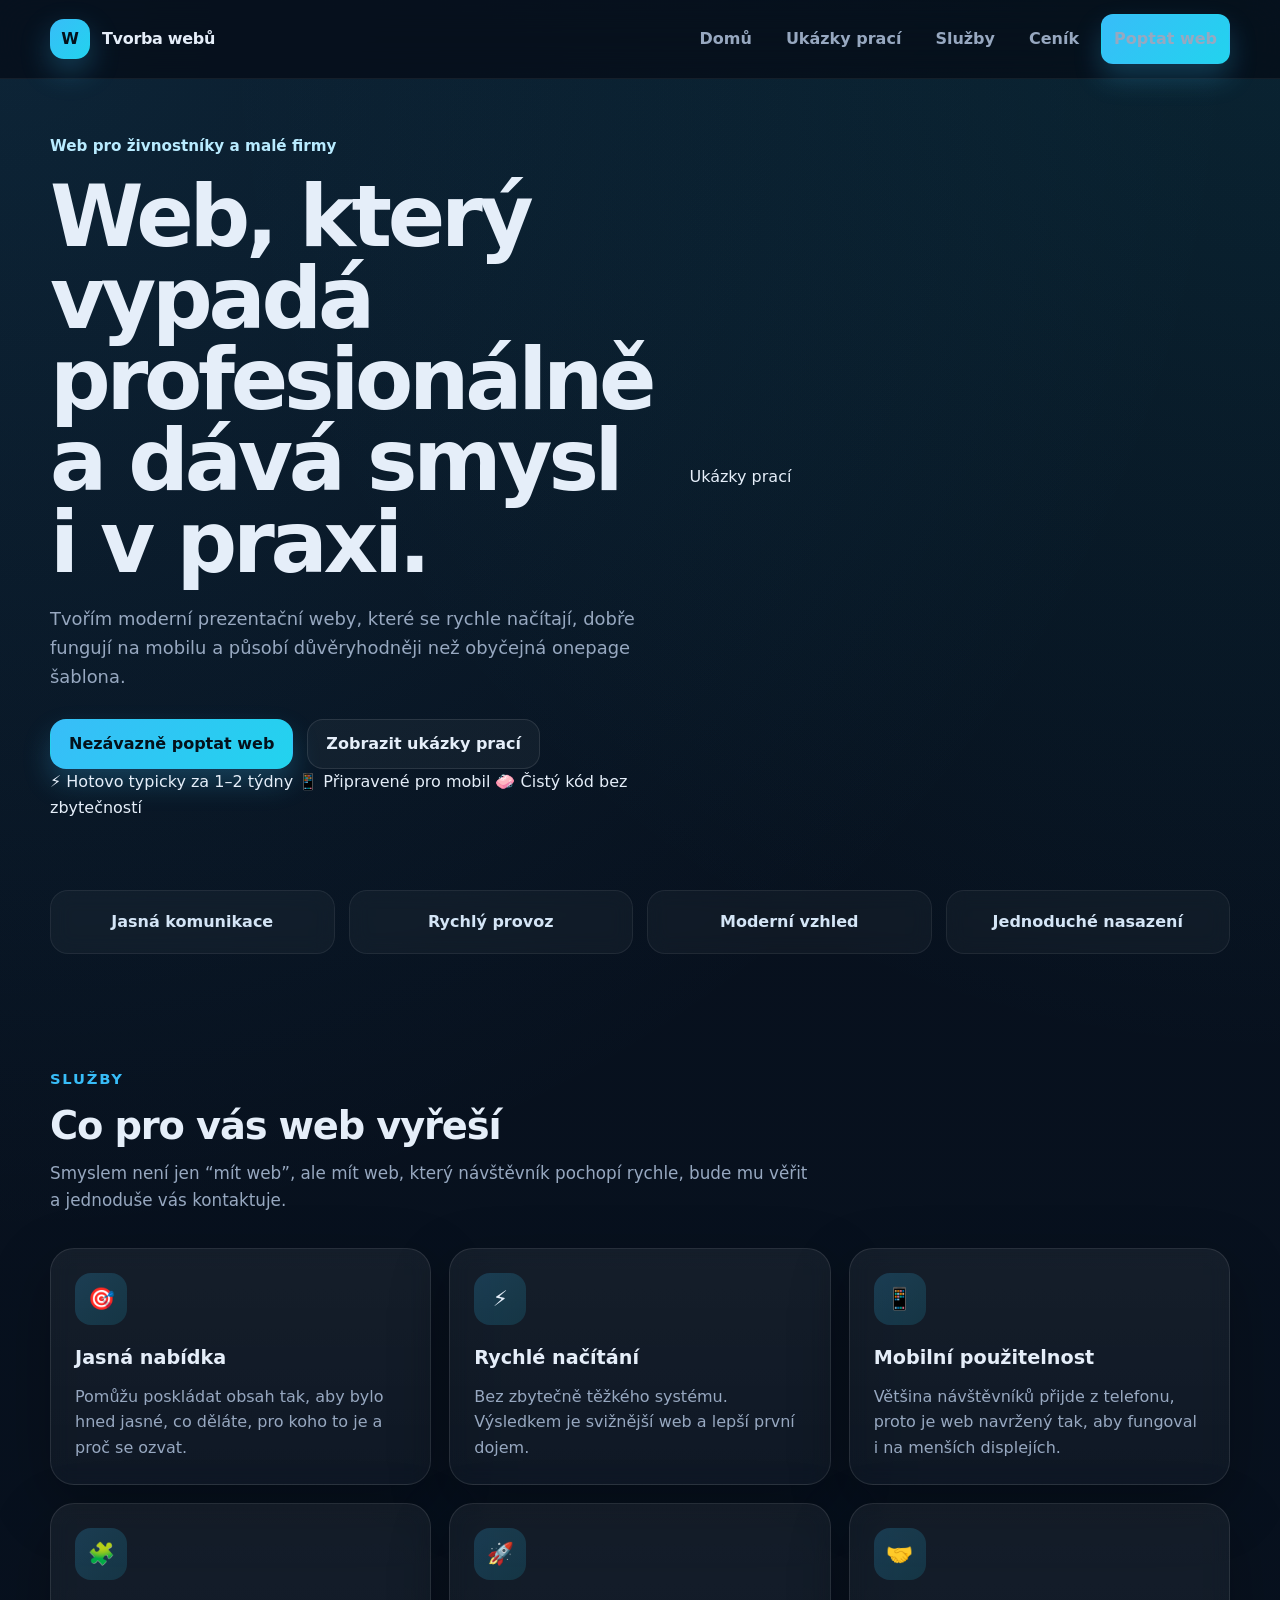
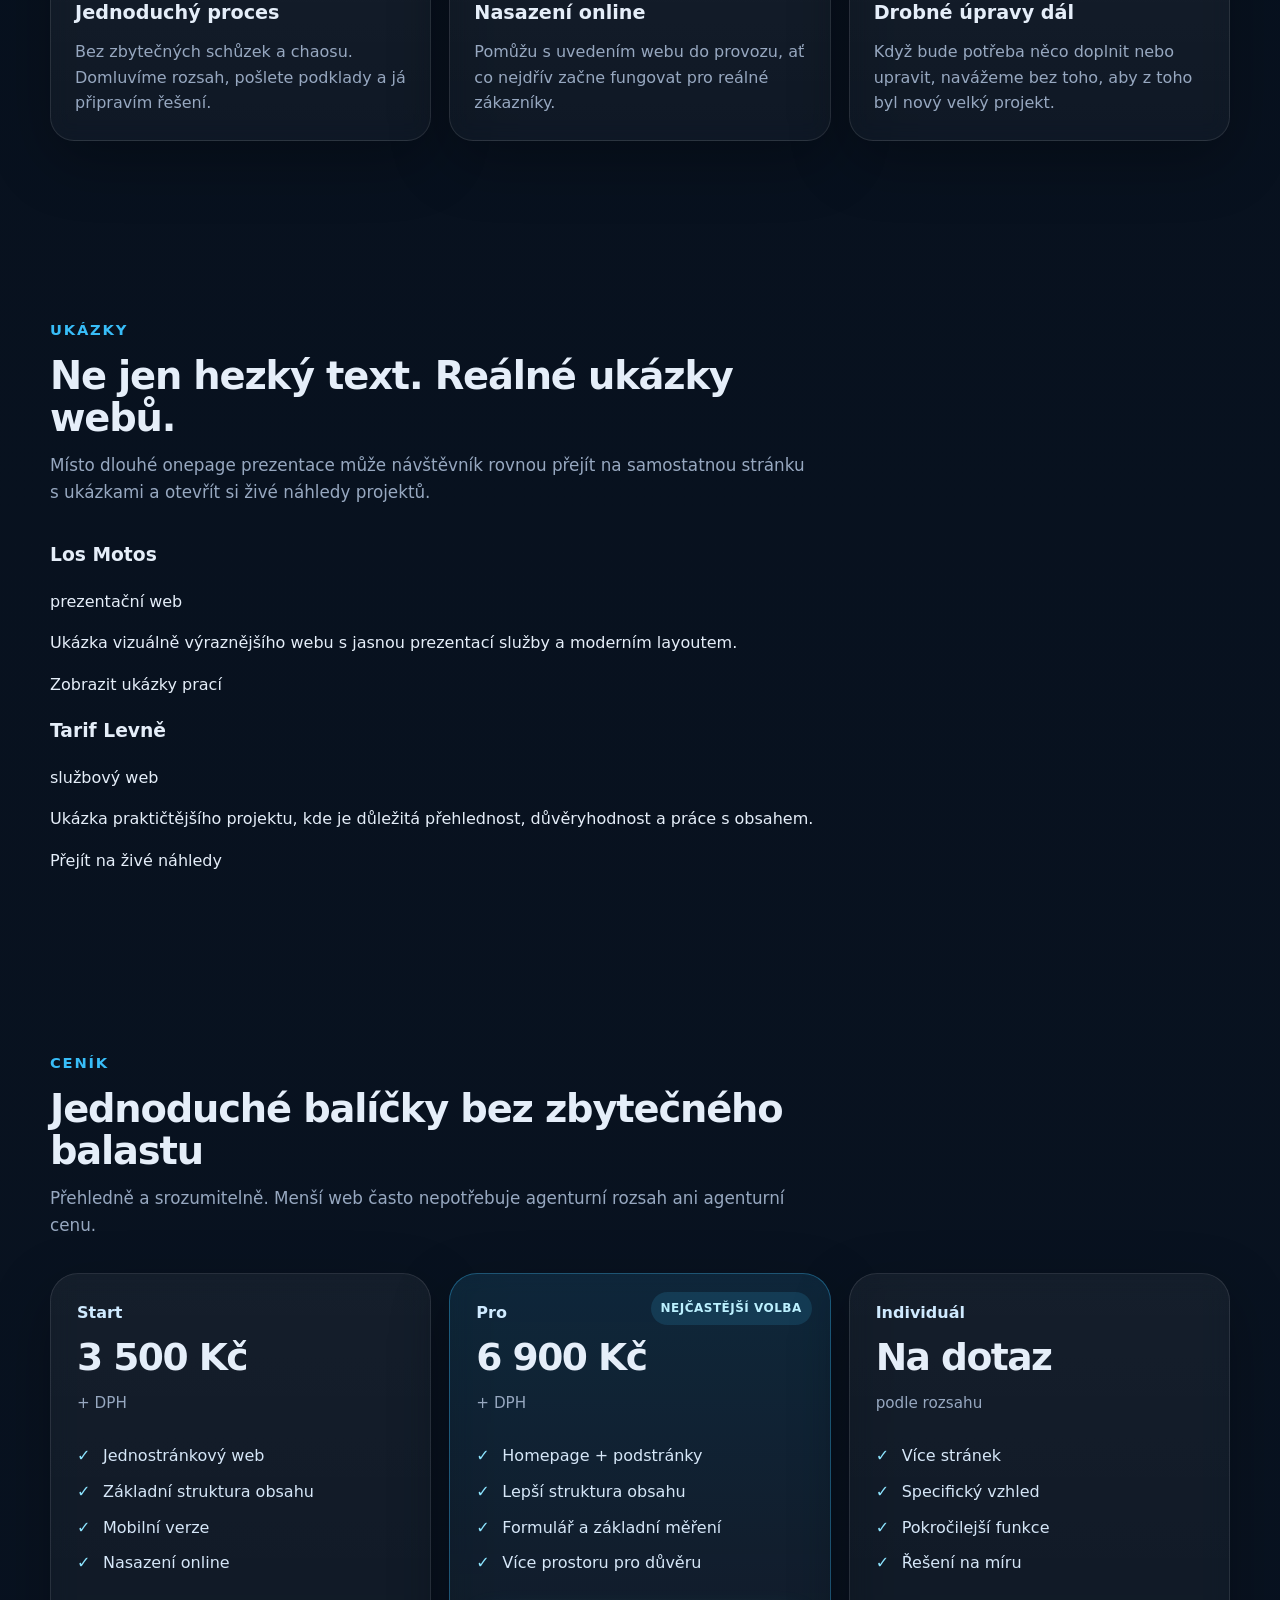
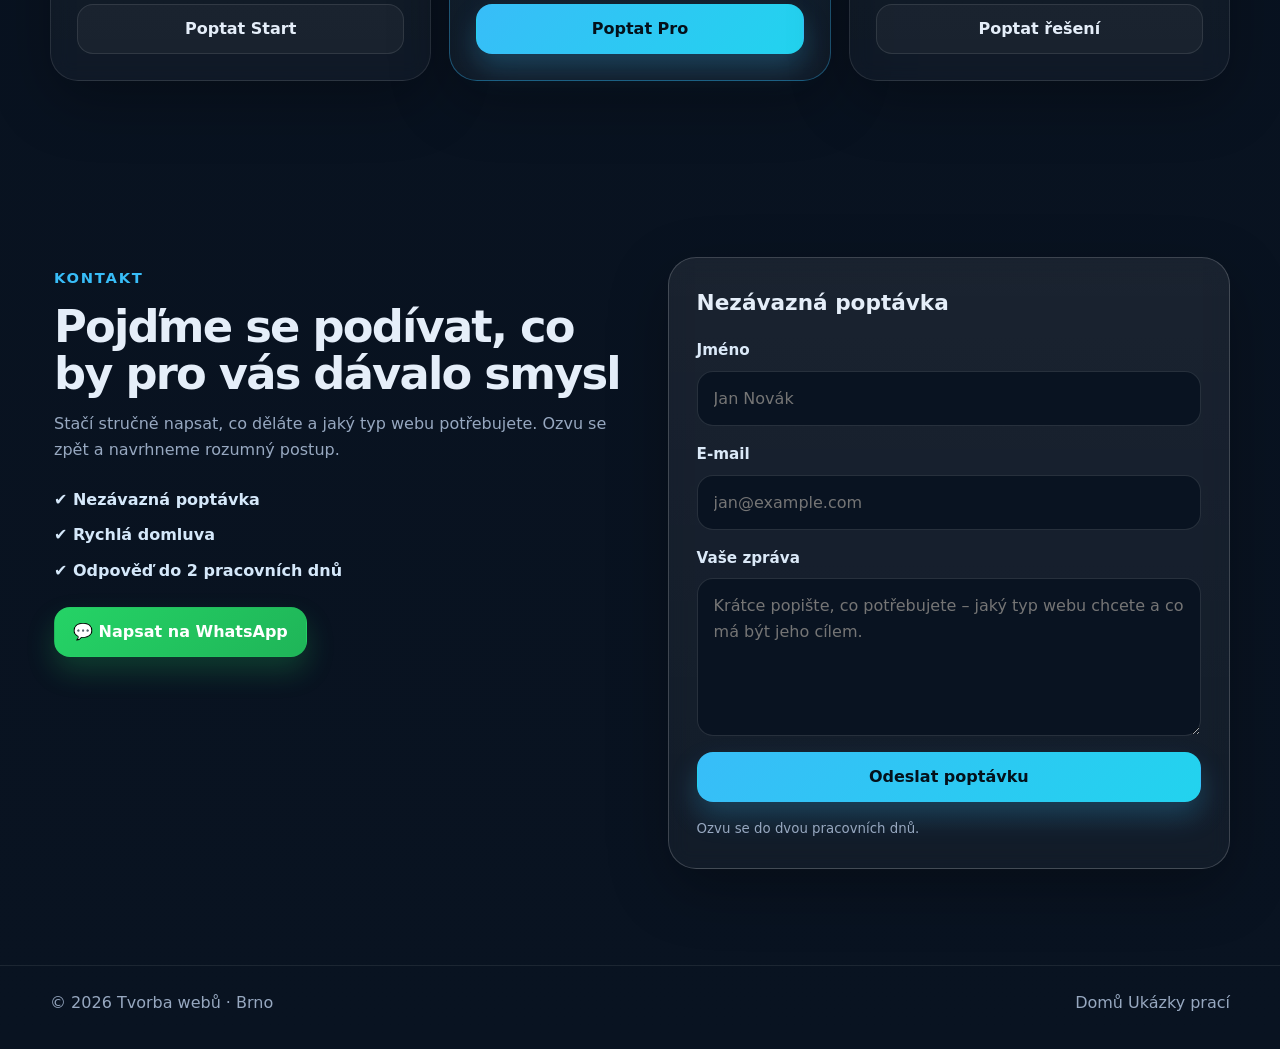
==== commit 22fc78b3: "Update index.html" ====
--- a/index.html
+++ b/index.html
@@ -3,12 +3,12 @@
 <head>
   <meta charset="utf-8" />
   <meta name="viewport" content="width=device-width, initial-scale=1" />
-  <title>Tvorba webů — rychlý a moderní web bez zbytečností</title>
-  <meta name="description" content="Tvořím jednoduché a profesionální weby pro živnostníky a malé firmy. Rychlé načítání, čistý kód a nasazení bez složitostí." />
-  <meta name="theme-color" content="#0ea5e9" />
-
-  <meta property="og:title" content="Jednoduchý web pro živnostníky a malé firmy" />
-  <meta property="og:description" content="Přehledný web, rychlé načítání, čistý kód a jednoduchá spolupráce. Bez zbytečností." />
+  <title>Tvorba webů — moderní web bez zbytečností</title>
+  <meta name="description" content="Tvořím přehledné a rychlé weby pro živnostníky a malé firmy. Moderní vzhled, jasná struktura a jednoduchá spolupráce." />
+  <meta name="theme-color" content="#38bdf8" />
+
+  <meta property="og:title" content="Tvorba webů — moderní web bez zbytečností" />
+  <meta property="og:description" content="Rychlé a profesionální weby pro malé podnikání. Přehledně, bez zbytečných komplikací." />
   <meta property="og:type" content="website" />
   <meta property="og:url" content="https://xaspi7.github.io/Web-na-Zakazku/" />
   <meta property="og:image" content="https://xaspi7.github.io/Web-na-Zakazku/og-image.jpg" />
@@ -16,27 +16,23 @@
   <link rel="stylesheet" href="./styles/main.css" />
 </head>
 <body>
-  <div class="site-bg"></div>
-
   <header class="site-header">
     <div class="container nav">
-      <a href="#" class="brand" aria-label="Tvorba webů">
+      <a href="./index.html" class="brand" aria-label="Domů">
         <span class="brand-mark">W</span>
-        <span class="brand-text">Tvorba webů</span>
+        <span>Tvorba webů</span>
       </a>
 
       <button class="nav-toggle" id="nav-toggle" aria-label="Menu" aria-expanded="false" aria-controls="nav-menu">
-        <span></span>
-        <span></span>
-        <span></span>
+        <span></span><span></span><span></span>
       </button>
 
       <nav class="nav-menu" id="nav-menu">
+        <a href="./index.html" class="is-active">Domů</a>
+        <a href="./ukazky-praci.html">Ukázky prací</a>
         <a href="#sluzby">Služby</a>
-        <a href="#proces">Proces</a>
         <a href="#cenik">Ceník</a>
-        <a href="#faq">FAQ</a>
-        <a href="#kontakt" class="btn btn-primary nav-cta">Nezávazně poptat web</a>
+        <a href="#kontakt" class="btn btn-primary nav-btn">Poptat web</a>
       </nav>
     </div>
   </header>
@@ -45,60 +41,47 @@
     <section class="hero section">
       <div class="container hero-grid">
         <div class="hero-copy">
-          <div class="eyebrow">
-            <span class="eyebrow-dot"></span>
-            Web pro živnostníky a malé firmy
-          </div>
-
-          <h1>Moderní web, který působí profesionálně a nezdržuje.</h1>
-
+          <div class="eyebrow">Web pro živnostníky a malé firmy</div>
+          <h1>Web, který vypadá profesionálně a dává smysl i v praxi.</h1>
           <p class="hero-lead">
-            Navrhnu a postavím přehledný prezentační web, který se rychle načítá,
-            dobře vypadá na mobilu a jasně vysvětlí, co nabízíte.
+            Tvořím moderní prezentační weby, které se rychle načítají, dobře fungují na mobilu
+            a působí důvěryhodněji než obyčejná onepage šablona.
           </p>
 
           <div class="hero-actions">
             <a class="btn btn-primary" href="#kontakt">Nezávazně poptat web</a>
-            <a class="btn btn-secondary" href="#cenik">Zobrazit ceník</a>
-          </div>
-
-          <div class="hero-points">
-            <div class="hero-point">⚡ Typicky hotovo za 1–2 týdny</div>
-            <div class="hero-point">🛡️ Čistý kód bez WordPressu</div>
-            <div class="hero-point">📱 Vyladěné i pro mobil</div>
-          </div>
-        </div>
-
-        <div class="hero-card">
-          <div class="hero-card-top">
-            <span class="window-dot red"></span>
-            <span class="window-dot yellow"></span>
-            <span class="window-dot green"></span>
-          </div>
-
-          <div class="hero-preview">
-            <div class="preview-badge">Ukázka přístupu</div>
-
-            <div class="preview-layout">
-              <div class="preview-sidebar">
-                <div class="preview-line lg"></div>
-                <div class="preview-line"></div>
-                <div class="preview-line sm"></div>
-                <div class="preview-chip"></div>
+            <a class="btn btn-secondary" href="./ukazky-praci.html">Zobrazit ukázky prací</a>
+          </div>
+
+          <div class="hero-pills">
+            <span>⚡ Hotovo typicky za 1–2 týdny</span>
+            <span>📱 Připravené pro mobil</span>
+            <span>🧼 Čistý kód bez zbytečností</span>
+          </div>
+        </div>
+
+        <div class="hero-preview-card reveal">
+          <div class="browser-top">
+            <span></span><span></span><span></span>
+          </div>
+          <div class="hero-preview-mock">
+            <div class="mock-badge">Ukázky prací</div>
+            <div class="mock-layout">
+              <div class="mock-sidebar">
+                <div class="mock-line lg"></div>
+                <div class="mock-line"></div>
+                <div class="mock-line sm"></div>
               </div>
-
-              <div class="preview-content">
-                <div class="preview-heading"></div>
-                <div class="preview-text"></div>
-                <div class="preview-text short"></div>
-
-                <div class="preview-cards">
-                  <div class="preview-card"></div>
-                  <div class="preview-card"></div>
-                  <div class="preview-card"></div>
+              <div class="mock-main">
+                <div class="mock-title"></div>
+                <div class="mock-text"></div>
+                <div class="mock-text short"></div>
+                <div class="mock-grid">
+                  <div class="mock-card"></div>
+                  <div class="mock-card"></div>
+                  <div class="mock-card"></div>
                 </div>
-
-                <div class="preview-button"></div>
+                <div class="mock-button"></div>
               </div>
             </div>
           </div>
@@ -108,10 +91,10 @@
 
     <section class="section trust-strip">
       <div class="container trust-grid">
-        <div class="trust-item">Bez zbytečně složité správy</div>
         <div class="trust-item">Jasná komunikace</div>
-        <div class="trust-item">Rychlý provoz a levný hosting</div>
-        <div class="trust-item">Web připravený pro reálné zákazníky</div>
+        <div class="trust-item">Rychlý provoz</div>
+        <div class="trust-item">Moderní vzhled</div>
+        <div class="trust-item">Jednoduché nasazení</div>
       </div>
     </section>
 
@@ -121,8 +104,8 @@
           <div class="section-kicker">Služby</div>
           <h2>Co pro vás web vyřeší</h2>
           <p>
-            Cílem není jen “mít web”, ale mít web, který návštěvník rychle pochopí,
-            důvěřuje mu a ví, co má udělat dál.
+            Smyslem není jen “mít web”, ale mít web, který návštěvník pochopí rychle,
+            bude mu věřit a jednoduše vás kontaktuje.
           </p>
         </div>
 
@@ -130,122 +113,70 @@
           <article class="feature-card reveal">
             <div class="feature-icon">🎯</div>
             <h3>Jasná nabídka</h3>
-            <p>
-              Pomůžu poskládat obsah tak, aby bylo na první pohled jasné, co děláte,
-              pro koho to je a proč vás kontaktovat.
-            </p>
+            <p>Pomůžu poskládat obsah tak, aby bylo hned jasné, co děláte, pro koho to je a proč se ozvat.</p>
           </article>
 
           <article class="feature-card reveal">
             <div class="feature-icon">⚡</div>
-            <h3>Rychlý web</h3>
-            <p>
-              Bez zbytečných pluginů a nafouknutého systému. Výsledkem je rychlejší načítání,
-              lepší dojem a jednodušší provoz.
-            </p>
+            <h3>Rychlé načítání</h3>
+            <p>Bez zbytečně těžkého systému. Výsledkem je svižnější web a lepší první dojem.</p>
           </article>
 
           <article class="feature-card reveal">
             <div class="feature-icon">📱</div>
-            <h3>Mobil na prvním místě</h3>
-            <p>
-              Většina lidí přijde z telefonu. Web proto stavím tak, aby byl čitelný,
-              přehledný a pohodlný i na menším displeji.
-            </p>
+            <h3>Mobilní použitelnost</h3>
+            <p>Většina návštěvníků přijde z telefonu, proto je web navržený tak, aby fungoval i na menších displejích.</p>
           </article>
 
           <article class="feature-card reveal">
             <div class="feature-icon">🧩</div>
-            <h3>Jednoduchá spolupráce</h3>
-            <p>
-              Bez složitého procesu. Domluvíme rozsah, pošlete podklady a já připravím řešení,
-              které dává smysl.
-            </p>
+            <h3>Jednoduchý proces</h3>
+            <p>Bez zbytečných schůzek a chaosu. Domluvíme rozsah, pošlete podklady a já připravím řešení.</p>
           </article>
 
           <article class="feature-card reveal">
             <div class="feature-icon">🚀</div>
-            <h3>Nasazení a spuštění</h3>
-            <p>
-              Pomůžu vám web dostat online a doladit poslední detaily, aby mohl co nejdřív
-              začít fungovat.
-            </p>
+            <h3>Nasazení online</h3>
+            <p>Pomůžu s uvedením webu do provozu, ať co nejdřív začne fungovat pro reálné zákazníky.</p>
           </article>
 
           <article class="feature-card reveal">
             <div class="feature-icon">🤝</div>
-            <h3>Drobné úpravy i potom</h3>
-            <p>
-              Když bude potřeba něco přepsat, doplnit nebo upravit, nemusíte hned řešit
-              složitý nový projekt.
-            </p>
-          </article>
-        </div>
-      </div>
-    </section>
-
-    <section class="section contrast-section">
+            <h3>Drobné úpravy dál</h3>
+            <p>Když bude potřeba něco doplnit nebo upravit, navážeme bez toho, aby z toho byl nový velký projekt.</p>
+          </article>
+        </div>
+      </div>
+    </section>
+
+    <section class="section section-soft">
       <div class="container">
         <div class="section-head">
-          <div class="section-kicker">Pro koho</div>
-          <h2>Hodí se hlavně tam, kde má web rychle a srozumitelně prodávat službu</h2>
-        </div>
-
-        <div class="audience-grid">
-          <article class="audience-card reveal">
-            <div class="audience-icon">🔧</div>
-            <h3>Řemeslníci</h3>
-            <p>Elektrikář, instalatér, truhlář, zámečník, podlahář, malíř a další profese.</p>
-          </article>
-
-          <article class="audience-card reveal">
-            <div class="audience-icon">💼</div>
-            <h3>Služby</h3>
-            <p>Účetnictví, poradenství, freelancing, marketing, konzultace nebo lokální služby.</p>
-          </article>
-
-          <article class="audience-card reveal">
-            <div class="audience-icon">🏪</div>
-            <h3>Menší firmy</h3>
-            <p>Kavárny, salony, studia, provozovny, půjčovny a menší podnikání všeho druhu.</p>
-          </article>
-        </div>
-      </div>
-    </section>
-
-    <section class="section" id="proces">
-      <div class="container">
-        <div class="section-head">
-          <div class="section-kicker">Proces</div>
-          <h2>Jak probíhá spolupráce</h2>
+          <div class="section-kicker">Ukázky</div>
+          <h2>Ne jen hezký text. Reálné ukázky webů.</h2>
           <p>
-            Snažím se držet jednoduchý a rychlý postup, bez zbytečných schůzek a chaosu.
-          </p>
-        </div>
-
-        <div class="steps-grid">
-          <article class="step-card reveal">
-            <div class="step-number">1</div>
-            <h3>Krátká domluva</h3>
-            <p>Napíšete mi, co potřebujete. Ujasníme si rozsah, styl a základní cíle webu.</p>
-          </article>
-
-          <article class="step-card reveal">
-            <div class="step-number">2</div>
-            <h3>Podklady a obsah</h3>
-            <p>Pošlete texty, kontakty, fotky nebo jen základní informace, ze kterých vyjdeme.</p>
-          </article>
-
-          <article class="step-card reveal">
-            <div class="step-number">3</div>
-            <h3>Návrh a zpracování</h3>
-            <p>Připravím podobu webu, doladíme detaily a zapracujeme připomínky.</p>
-          </article>
-
-          <article class="step-card reveal">
-            <div class="step-number">4</div>
-            <h3>Spuštění</h3>
-            <p>Web nasadíme online, zkontrolujeme fungování a může začít sloužit zákazníkům.</p>
+            Místo dlouhé onepage prezentace může návštěvník rovnou přejít na samostatnou stránku
+            s ukázkami a otevřít si živé náhledy projektů.
+          </p>
+        </div>
+
+        <div class="portfolio-teaser-grid">
+          <article class="portfolio-teaser reveal">
+            <div class="portfolio-teaser-head">
+              <h3>Los Motos</h3>
+              <span>prezentační web</span>
+            </div>
+            <p>Ukázka vizuálně výraznějšího webu s jasnou prezentací služby a moderním layoutem.</p>
+            <a href="./ukazky-praci.html" class="text-link">Zobrazit ukázky prací</a>
+          </article>
+
+          <article class="portfolio-teaser reveal">
+            <div class="portfolio-teaser-head">
+              <h3>Tarif Levně</h3>
+              <span>službový web</span>
+            </div>
+            <p>Ukázka praktičtějšího projektu, kde je důležitá přehlednost, důvěryhodnost a práce s obsahem.</p>
+            <a href="./ukazky-praci.html" class="text-link">Přejít na živé náhledy</a>
           </article>
         </div>
       </div>
@@ -257,7 +188,7 @@
           <div class="section-kicker">Ceník</div>
           <h2>Jednoduché balíčky bez zbytečného balastu</h2>
           <p>
-            Přehledně, srozumitelně a bez agenturních cen za věci, které malé podnikání často vůbec nepotřebuje.
+            Přehledně a srozumitelně. Menší web často nepotřebuje agenturní rozsah ani agenturní cenu.
           </p>
         </div>
 
@@ -268,8 +199,8 @@
             <div class="pricing-note">+ DPH</div>
             <ul class="pricing-list">
               <li>Jednostránkový web</li>
-              <li>Základní obsahová struktura</li>
-              <li>Responzivní zobrazení</li>
+              <li>Základní struktura obsahu</li>
+              <li>Mobilní verze</li>
               <li>Nasazení online</li>
             </ul>
             <a href="#kontakt" class="btn btn-secondary">Poptat Start</a>
@@ -281,10 +212,10 @@
             <div class="pricing-price">6 900 Kč</div>
             <div class="pricing-note">+ DPH</div>
             <ul class="pricing-list">
-              <li>One-page + 2 podstránky</li>
+              <li>Homepage + podstránky</li>
               <li>Lepší struktura obsahu</li>
               <li>Formulář a základní měření</li>
-              <li>Lehké SEO základy</li>
+              <li>Více prostoru pro důvěru</li>
             </ul>
             <a href="#kontakt" class="btn btn-primary">Poptat Pro</a>
           </article>
@@ -297,115 +228,67 @@
               <li>Více stránek</li>
               <li>Specifický vzhled</li>
               <li>Pokročilejší funkce</li>
-              <li>Řešení podle zadání</li>
+              <li>Řešení na míru</li>
             </ul>
             <a href="#kontakt" class="btn btn-secondary">Poptat řešení</a>
           </article>
         </div>
-
-        <div class="info-panel reveal">
-          <h3>Co obvykle není součástí</h3>
-          <ul>
-            <li>E-shop s košíkem a platební bránou</li>
-            <li>Propojení na složité interní systémy</li>
-            <li>Rozsáhlý copywriting na míru</li>
-            <li>Kompletní branding nebo grafický manuál</li>
-          </ul>
-        </div>
-      </div>
-    </section>
-
-    <section class="section" id="faq">
-      <div class="container">
-        <div class="section-head">
-          <div class="section-kicker">FAQ</div>
-          <h2>Časté otázky</h2>
-        </div>
-
-        <div class="faq-list">
-          <details class="faq-item reveal">
-            <summary>Můžu si pak web sám upravovat?</summary>
-            <p>Ano. U jednodušších úprav vám můžu ukázat, co a kde změnit, případně se dá řešit průběžná podpora.</p>
-          </details>
-
-          <details class="faq-item reveal">
-            <summary>Jak dlouho tvorba obvykle trvá?</summary>
-            <p>Typicky 1 až 2 týdny podle rozsahu a podle toho, jak rychle jsou k dispozici podklady.</p>
-          </details>
-
-          <details class="faq-item reveal">
-            <summary>Platí se hosting zvlášť?</summary>
-            <p>Ano. Hosting je samostatná položka, ale u jednoduchých webů bývá cenově velmi dostupný.</p>
-          </details>
-
-          <details class="faq-item reveal">
-            <summary>Je to vhodné i pro malé lokální podnikání?</summary>
-            <p>Ano, právě pro menší firmy, živnostníky a lokální služby dává tento typ webu často největší smysl.</p>
-          </details>
-
-          <details class="faq-item reveal">
-            <summary>Co když budu chtít web časem rozšířit?</summary>
-            <p>To není problém. Dá se navázat dalšími stránkami, novými sekcemi nebo rozšířením podle potřeby.</p>
-          </details>
-        </div>
       </div>
     </section>
 
     <section class="section contact-section" id="kontakt">
-      <div class="container">
-        <div class="contact-wrap">
-          <div class="contact-copy">
-            <div class="section-kicker">Kontakt</div>
-            <h2>Pojďme se podívat, co by pro vás dávalo smysl</h2>
-            <p>
-              Stačí krátce popsat, co děláte a jaký web potřebujete.
-              Ozvu se a navrhneme rozumné řešení.
-            </p>
-
-            <div class="contact-points">
-              <div>✔ Nezávazná poptávka</div>
-              <div>✔ Rychlá domluva</div>
-              <div>✔ Odpověď do 2 pracovních dnů</div>
-            </div>
-
-            <a
-              href="https://wa.me/420605997843?text=Ahoj%2C%20m%C3%A1m%20z%C3%A1jem%20o%20web"
-              class="btn btn-whatsapp"
-              target="_blank"
-              rel="noopener"
-            >
-              💬 Napsat na WhatsApp
-            </a>
-          </div>
-
-          <div class="contact-card" id="contact-card">
-            <h3>Nezávazná poptávka</h3>
-
-            <form id="contact-form" class="contact-form" method="POST">
-              <input type="hidden" name="access_key" value="e9fa988d-3071-483d-b41d-33971235366a" />
-              <input type="hidden" name="subject" value="Nová poptávka z webu Tvorba webů" />
-              <input type="hidden" name="from_name" value="Tvorba webů – formulář" />
-              <input type="checkbox" name="botcheck" style="display:none" />
-
-              <label>
-                <span>Jméno</span>
-                <input required name="name" placeholder="Jan Novák" />
-              </label>
-
-              <label>
-                <span>E-mail</span>
-                <input required type="email" name="email" placeholder="jan@example.com" />
-              </label>
-
-              <label>
-                <span>Vaše zpráva</span>
-                <textarea name="message" rows="5" placeholder="Krátce popište, co potřebujete – například jestli chcete jednoduchý prezentační web, kolik má mít sekcí a co má být jeho cílem."></textarea>
-              </label>
-
-              <button id="submit-btn" class="btn btn-primary" type="submit">Odeslat poptávku</button>
-              <small>Ozvu se do dvou pracovních dnů.</small>
-            </form>
-          </div>
+      <div class="container contact-wrap">
+        <div class="contact-copy">
+          <div class="section-kicker">Kontakt</div>
+          <h2>Pojďme se podívat, co by pro vás dávalo smysl</h2>
+          <p>
+            Stačí stručně napsat, co děláte a jaký typ webu potřebujete.
+            Ozvu se zpět a navrhneme rozumný postup.
+          </p>
+
+          <div class="contact-points">
+            <div>✔ Nezávazná poptávka</div>
+            <div>✔ Rychlá domluva</div>
+            <div>✔ Odpověď do 2 pracovních dnů</div>
+          </div>
+
+          <a
+            href="https://wa.me/420605997843?text=Ahoj%2C%20m%C3%A1m%20z%C3%A1jem%20o%20web"
+            class="btn btn-whatsapp"
+            target="_blank"
+            rel="noopener"
+          >
+            💬 Napsat na WhatsApp
+          </a>
+        </div>
+
+        <div class="contact-card" id="contact-card">
+          <h3>Nezávazná poptávka</h3>
+
+          <form id="contact-form" class="contact-form" method="POST">
+            <input type="hidden" name="access_key" value="e9fa988d-3071-483d-b41d-33971235366a" />
+            <input type="hidden" name="subject" value="Nová poptávka z webu Tvorba webů" />
+            <input type="hidden" name="from_name" value="Tvorba webů – formulář" />
+            <input type="checkbox" name="botcheck" style="display:none" />
+
+            <label>
+              <span>Jméno</span>
+              <input required name="name" placeholder="Jan Novák" />
+            </label>
+
+            <label>
+              <span>E-mail</span>
+              <input required type="email" name="email" placeholder="jan@example.com" />
+            </label>
+
+            <label>
+              <span>Vaše zpráva</span>
+              <textarea name="message" rows="5" placeholder="Krátce popište, co potřebujete – jaký typ webu chcete a co má být jeho cílem."></textarea>
+            </label>
+
+            <button id="submit-btn" class="btn btn-primary" type="submit">Odeslat poptávku</button>
+            <small>Ozvu se do dvou pracovních dnů.</small>
+          </form>
         </div>
       </div>
     </section>
@@ -414,7 +297,10 @@
   <footer class="site-footer">
     <div class="container footer-inner">
       <div>© <span id="year"></span> Tvorba webů · Brno</div>
-      <a href="#top" class="footer-link">Nahoru</a>
+      <div class="footer-links">
+        <a href="./index.html">Domů</a>
+        <a href="./ukazky-praci.html">Ukázky prací</a>
+      </div>
     </div>
   </footer>
 
--- a/styles/main.css
+++ b/styles/main.css
@@ -0,0 +1,983 @@
+:root{
+  --bg:#08111f;
+  --bg-2:#0b1628;
+  --panel:rgba(255,255,255,.05);
+  --panel-strong:rgba(255,255,255,.08);
+  --line:rgba(255,255,255,.10);
+  --line-strong:rgba(255,255,255,.18);
+  --text:#e5eef9;
+  --muted:#97a8c0;
+  --brand:#38bdf8;
+  --brand-2:#22d3ee;
+  --brand-dark:#07131d;
+  --success:#25d366;
+  --shadow:0 20px 60px rgba(0,0,0,.28);
+  --radius:22px;
+  --radius-sm:16px;
+  --container:1180px;
+}
+
+*{box-sizing:border-box}
+html{scroll-behavior:smooth}
+body{
+  margin:0;
+  min-width:320px;
+  color:var(--text);
+  background:
+    radial-gradient(circle at top left, rgba(56,189,248,.12), transparent 28%),
+    radial-gradient(circle at top right, rgba(34,211,238,.10), transparent 24%),
+    linear-gradient(180deg, #07101d 0%, #091321 100%);
+  font-family:Inter, system-ui, -apple-system, Segoe UI, Roboto, Arial, sans-serif;
+  line-height:1.6;
+}
+
+body.nav-open{overflow:hidden}
+
+img{max-width:100%;display:block}
+a{text-decoration:none;color:inherit}
+button,input,textarea{font:inherit}
+
+.site-bg{
+  position:fixed;
+  inset:0;
+  pointer-events:none;
+  background:
+    radial-gradient(circle at 20% 15%, rgba(56,189,248,.10), transparent 20%),
+    radial-gradient(circle at 80% 10%, rgba(34,211,238,.08), transparent 18%);
+  z-index:-1;
+}
+
+.container{
+  width:min(calc(100% - 32px), var(--container));
+  margin-inline:auto;
+}
+
+.section{
+  padding:88px 0;
+}
+
+.section-head{
+  max-width:760px;
+  margin-bottom:34px;
+}
+
+.section-kicker{
+  display:inline-flex;
+  align-items:center;
+  gap:8px;
+  margin-bottom:14px;
+  color:var(--brand);
+  font-size:.92rem;
+  font-weight:800;
+  text-transform:uppercase;
+  letter-spacing:.12em;
+}
+
+.section-head h2{
+  margin:0 0 14px;
+  font-size:clamp(2rem, 3vw, 3rem);
+  line-height:1.08;
+  letter-spacing:-.03em;
+}
+
+.section-head p{
+  margin:0;
+  color:var(--muted);
+  font-size:1.05rem;
+}
+
+.site-header{
+  position:sticky;
+  top:0;
+  z-index:60;
+  border-bottom:1px solid rgba(255,255,255,.06);
+  background:rgba(5,10,20,.68);
+  backdrop-filter:blur(18px);
+}
+
+.nav{
+  min-height:78px;
+  display:flex;
+  align-items:center;
+  justify-content:space-between;
+  gap:18px;
+}
+
+.brand{
+  display:flex;
+  align-items:center;
+  gap:12px;
+  font-weight:800;
+  letter-spacing:-.02em;
+}
+
+.brand-mark{
+  width:40px;
+  height:40px;
+  border-radius:14px;
+  display:grid;
+  place-items:center;
+  color:#04111b;
+  font-weight:900;
+  background:linear-gradient(135deg, var(--brand), var(--brand-2));
+  box-shadow:0 12px 30px rgba(56,189,248,.28);
+}
+
+.brand-text{
+  font-size:1.02rem;
+}
+
+.nav-menu{
+  display:flex;
+  align-items:center;
+  gap:10px;
+}
+
+.nav-menu a{
+  color:var(--muted);
+  font-weight:600;
+  padding:10px 12px;
+  border-radius:12px;
+  transition:background .18s ease, color .18s ease, transform .18s ease;
+}
+
+.nav-menu a:hover{
+  color:var(--text);
+  background:rgba(255,255,255,.05);
+}
+
+.nav-menu .nav-cta{
+  color:#04111b;
+}
+
+.nav-toggle{
+  display:none;
+  width:46px;
+  height:46px;
+  border:1px solid var(--line);
+  border-radius:14px;
+  background:rgba(255,255,255,.04);
+  padding:0;
+  cursor:pointer;
+}
+
+.nav-toggle span{
+  display:block;
+  width:18px;
+  height:2px;
+  margin:4px auto;
+  border-radius:999px;
+  background:var(--text);
+}
+
+.hero{
+  padding-top:54px;
+  padding-bottom:52px;
+}
+
+.hero-grid{
+  display:grid;
+  grid-template-columns:minmax(0,1.05fr) minmax(320px,.95fr);
+  align-items:center;
+  gap:42px;
+}
+
+.eyebrow{
+  display:inline-flex;
+  align-items:center;
+  gap:10px;
+  margin-bottom:18px;
+  color:#b8ebff;
+  font-weight:700;
+  font-size:.95rem;
+}
+
+.eyebrow-dot{
+  width:10px;
+  height:10px;
+  border-radius:50%;
+  background:linear-gradient(135deg, var(--brand), var(--brand-2));
+  box-shadow:0 0 0 8px rgba(56,189,248,.10);
+}
+
+.hero-copy h1{
+  margin:0;
+  max-width:11ch;
+  font-size:clamp(2.7rem, 7vw, 5.3rem);
+  line-height:.96;
+  letter-spacing:-.05em;
+}
+
+.hero-lead{
+  margin:22px 0 0;
+  max-width:670px;
+  color:var(--muted);
+  font-size:1.12rem;
+}
+
+.hero-actions{
+  display:flex;
+  flex-wrap:wrap;
+  gap:14px;
+  margin-top:28px;
+}
+
+.hero-points{
+  display:flex;
+  flex-wrap:wrap;
+  gap:12px;
+  margin-top:28px;
+}
+
+.hero-point{
+  padding:10px 14px;
+  border:1px solid var(--line);
+  border-radius:999px;
+  background:rgba(255,255,255,.04);
+  color:#d8e7f8;
+  font-size:.95rem;
+}
+
+.hero-card{
+  position:relative;
+  border:1px solid rgba(255,255,255,.08);
+  border-radius:28px;
+  background:linear-gradient(180deg, rgba(255,255,255,.08), rgba(255,255,255,.03));
+  box-shadow:var(--shadow);
+  overflow:hidden;
+}
+
+.hero-card::after{
+  content:"";
+  position:absolute;
+  inset:auto -20% -35% auto;
+  width:260px;
+  height:260px;
+  border-radius:50%;
+  background:radial-gradient(circle, rgba(56,189,248,.22), transparent 65%);
+  pointer-events:none;
+}
+
+.hero-card-top{
+  display:flex;
+  align-items:center;
+  gap:8px;
+  padding:16px 18px;
+  border-bottom:1px solid rgba(255,255,255,.07);
+  background:rgba(255,255,255,.03);
+}
+
+.window-dot{
+  width:10px;
+  height:10px;
+  border-radius:50%;
+  display:block;
+}
+.window-dot.red{background:#fb7185}
+.window-dot.yellow{background:#fbbf24}
+.window-dot.green{background:#34d399}
+
+.hero-preview{
+  padding:22px;
+}
+
+.preview-badge{
+  display:inline-block;
+  margin-bottom:16px;
+  padding:8px 12px;
+  border-radius:999px;
+  background:rgba(56,189,248,.14);
+  color:#b9ecff;
+  font-weight:700;
+  font-size:.86rem;
+}
+
+.preview-layout{
+  display:grid;
+  grid-template-columns:180px 1fr;
+  gap:18px;
+}
+
+.preview-sidebar,
+.preview-content,
+.feature-card,
+.audience-card,
+.step-card,
+.pricing-card,
+.contact-card,
+.info-panel,
+.faq-item,
+.trust-item{
+  backdrop-filter:blur(10px);
+}
+
+.preview-sidebar{
+  min-height:320px;
+  padding:16px;
+  border:1px solid rgba(255,255,255,.07);
+  border-radius:20px;
+  background:rgba(255,255,255,.04);
+}
+
+.preview-line{
+  height:12px;
+  border-radius:999px;
+  background:linear-gradient(90deg, rgba(255,255,255,.18), rgba(255,255,255,.06));
+  margin-bottom:14px;
+}
+.preview-line.lg{height:18px;width:86%}
+.preview-line.sm{width:58%}
+
+.preview-chip{
+  width:100%;
+  height:40px;
+  margin-top:28px;
+  border-radius:14px;
+  background:linear-gradient(135deg, rgba(56,189,248,.28), rgba(34,211,238,.22));
+}
+
+.preview-content{
+  min-height:320px;
+  padding:18px;
+  border:1px solid rgba(255,255,255,.07);
+  border-radius:20px;
+  background:rgba(255,255,255,.04);
+}
+
+.preview-heading{
+  width:70%;
+  height:24px;
+  border-radius:999px;
+  background:linear-gradient(90deg, rgba(255,255,255,.26), rgba(255,255,255,.10));
+  margin-bottom:16px;
+}
+
+.preview-text{
+  width:100%;
+  height:12px;
+  border-radius:999px;
+  background:linear-gradient(90deg, rgba(255,255,255,.15), rgba(255,255,255,.06));
+  margin-bottom:10px;
+}
+
+.preview-text.short{
+  width:62%;
+  margin-bottom:18px;
+}
+
+.preview-cards{
+  display:grid;
+  grid-template-columns:repeat(3,1fr);
+  gap:12px;
+  margin-bottom:18px;
+}
+
+.preview-card{
+  height:120px;
+  border-radius:16px;
+  background:linear-gradient(180deg, rgba(255,255,255,.10), rgba(255,255,255,.04));
+  border:1px solid rgba(255,255,255,.05);
+}
+
+.preview-button{
+  width:170px;
+  height:42px;
+  border-radius:14px;
+  background:linear-gradient(135deg, var(--brand), var(--brand-2));
+}
+
+.trust-strip{
+  padding-top:18px;
+  padding-bottom:24px;
+}
+
+.trust-grid{
+  display:grid;
+  grid-template-columns:repeat(4,1fr);
+  gap:14px;
+}
+
+.trust-item{
+  padding:18px 16px;
+  border:1px solid rgba(255,255,255,.07);
+  border-radius:18px;
+  background:rgba(255,255,255,.035);
+  color:#d4e5f6;
+  text-align:center;
+  font-weight:600;
+}
+
+.feature-grid{
+  display:grid;
+  grid-template-columns:repeat(3,1fr);
+  gap:18px;
+}
+
+.feature-card{
+  padding:24px;
+  border:1px solid var(--line);
+  border-radius:24px;
+  background:linear-gradient(180deg, rgba(255,255,255,.055), rgba(255,255,255,.03));
+  box-shadow:var(--shadow);
+}
+
+.feature-card h3{
+  margin:0 0 10px;
+  font-size:1.2rem;
+}
+
+.feature-card p{
+  margin:0;
+  color:var(--muted);
+}
+
+.feature-icon{
+  width:52px;
+  height:52px;
+  margin-bottom:18px;
+  display:grid;
+  place-items:center;
+  border-radius:16px;
+  background:linear-gradient(135deg, rgba(56,189,248,.20), rgba(34,211,238,.14));
+  font-size:1.35rem;
+}
+
+.contrast-section{
+  background:linear-gradient(180deg, rgba(255,255,255,.03), rgba(255,255,255,.01));
+  border-top:1px solid rgba(255,255,255,.05);
+  border-bottom:1px solid rgba(255,255,255,.05);
+}
+
+.audience-grid{
+  display:grid;
+  grid-template-columns:repeat(3,1fr);
+  gap:18px;
+}
+
+.audience-card{
+  padding:28px 24px;
+  border:1px solid var(--line);
+  border-radius:24px;
+  text-align:center;
+  background:rgba(255,255,255,.045);
+  transition:transform .18s ease, border-color .18s ease;
+}
+
+.audience-card:hover{
+  transform:translateY(-4px);
+  border-color:rgba(56,189,248,.28);
+}
+
+.audience-icon{
+  font-size:2.7rem;
+  margin-bottom:14px;
+}
+
+.audience-card h3{
+  margin:0 0 8px;
+  font-size:1.15rem;
+}
+
+.audience-card p{
+  margin:0;
+  color:var(--muted);
+}
+
+.steps-grid{
+  display:grid;
+  grid-template-columns:repeat(4,1fr);
+  gap:18px;
+}
+
+.step-card{
+  position:relative;
+  padding:24px;
+  border:1px solid var(--line);
+  border-radius:24px;
+  background:rgba(255,255,255,.04);
+}
+
+.step-number{
+  width:44px;
+  height:44px;
+  display:grid;
+  place-items:center;
+  margin-bottom:18px;
+  border-radius:14px;
+  background:linear-gradient(135deg, var(--brand), var(--brand-2));
+  color:#04111b;
+  font-weight:900;
+  box-shadow:0 10px 24px rgba(56,189,248,.25);
+}
+
+.step-card h3{
+  margin:0 0 10px;
+}
+
+.step-card p{
+  margin:0;
+  color:var(--muted);
+}
+
+.pricing-grid{
+  display:grid;
+  grid-template-columns:repeat(3,1fr);
+  gap:18px;
+}
+
+.pricing-card{
+  position:relative;
+  display:flex;
+  flex-direction:column;
+  gap:14px;
+  padding:26px;
+  border:1px solid var(--line);
+  border-radius:28px;
+  background:linear-gradient(180deg, rgba(255,255,255,.05), rgba(255,255,255,.03));
+  box-shadow:var(--shadow);
+}
+
+.pricing-card-featured{
+  border-color:rgba(56,189,248,.36);
+  background:
+    linear-gradient(180deg, rgba(56,189,248,.12), rgba(255,255,255,.04));
+  transform:translateY(-8px);
+}
+
+.pricing-badge{
+  position:absolute;
+  top:18px;
+  right:18px;
+  padding:7px 10px;
+  border-radius:999px;
+  background:rgba(56,189,248,.14);
+  color:#bcf1ff;
+  font-size:.75rem;
+  font-weight:800;
+  letter-spacing:.04em;
+  text-transform:uppercase;
+}
+
+.pricing-label{
+  color:#cfeaff;
+  font-weight:700;
+  font-size:1rem;
+}
+
+.pricing-price{
+  font-size:2.35rem;
+  line-height:1;
+  letter-spacing:-.04em;
+  font-weight:900;
+}
+
+.pricing-note{
+  color:var(--muted);
+  font-size:.95rem;
+}
+
+.pricing-list{
+  margin:4px 0 4px;
+  padding-left:0;
+  list-style:none;
+}
+
+.pricing-list li{
+  position:relative;
+  padding-left:26px;
+  margin:10px 0;
+  color:#d6e7f8;
+}
+
+.pricing-list li::before{
+  content:"✓";
+  position:absolute;
+  left:0;
+  top:0;
+  color:#8de5ff;
+  font-weight:900;
+}
+
+.info-panel{
+  margin-top:22px;
+  padding:22px 24px;
+  border:1px solid rgba(239,68,68,.16);
+  border-radius:22px;
+  background:rgba(239,68,68,.08);
+}
+
+.info-panel h3{
+  margin:0 0 10px;
+  color:#ffd1d8;
+}
+
+.info-panel ul{
+  margin:0;
+  padding-left:20px;
+  color:#f0d7dc;
+}
+
+.faq-list{
+  display:grid;
+  gap:14px;
+}
+
+.faq-item{
+  padding:18px 20px;
+  border:1px solid var(--line);
+  border-radius:20px;
+  background:rgba(255,255,255,.035);
+}
+
+.faq-item summary{
+  cursor:pointer;
+  font-weight:700;
+  list-style:none;
+}
+
+.faq-item summary::-webkit-details-marker{
+  display:none;
+}
+
+.faq-item p{
+  margin:12px 0 0;
+  color:var(--muted);
+}
+
+.contact-section{
+  padding-bottom:96px;
+}
+
+.contact-wrap{
+  display:grid;
+  grid-template-columns:minmax(0,.95fr) minmax(320px,.9fr);
+  gap:24px;
+  align-items:start;
+}
+
+.contact-copy{
+  padding:8px 4px 0;
+}
+
+.contact-copy h2{
+  margin:0 0 14px;
+  font-size:clamp(2rem, 3.5vw, 3.3rem);
+  line-height:1.05;
+  letter-spacing:-.04em;
+}
+
+.contact-copy p{
+  margin:0;
+  color:var(--muted);
+  max-width:620px;
+}
+
+.contact-points{
+  display:grid;
+  gap:10px;
+  margin:24px 0 24px;
+  color:#d5e8fa;
+  font-weight:600;
+}
+
+.contact-card{
+  padding:28px;
+  border:1px solid var(--line-strong);
+  border-radius:28px;
+  background:linear-gradient(180deg, rgba(255,255,255,.07), rgba(255,255,255,.04));
+  box-shadow:var(--shadow);
+}
+
+.contact-card h3{
+  margin:0 0 18px;
+  font-size:1.35rem;
+}
+
+.contact-form{
+  display:grid;
+  gap:16px;
+}
+
+.contact-form label{
+  display:grid;
+  gap:8px;
+}
+
+.contact-form span{
+  font-weight:700;
+  color:#dbe9f8;
+  font-size:.95rem;
+}
+
+.contact-form input,
+.contact-form textarea{
+  width:100%;
+  padding:14px 16px;
+  border:1px solid rgba(255,255,255,.12);
+  border-radius:16px;
+  background:#091321;
+  color:var(--text);
+  outline:none;
+  transition:border-color .18s ease, box-shadow .18s ease, background .18s ease;
+}
+
+.contact-form input:focus,
+.contact-form textarea:focus{
+  border-color:rgba(56,189,248,.44);
+  box-shadow:0 0 0 4px rgba(56,189,248,.12);
+  background:#0b1627;
+}
+
+.contact-form small{
+  color:var(--muted);
+}
+
+.btn{
+  display:inline-flex;
+  align-items:center;
+  justify-content:center;
+  gap:8px;
+  min-height:50px;
+  padding:13px 18px;
+  border:1px solid transparent;
+  border-radius:16px;
+  font-weight:800;
+  line-height:1;
+  cursor:pointer;
+  transition:transform .12s ease, box-shadow .18s ease, background .18s ease, border-color .18s ease;
+}
+
+.btn:hover{
+  transform:translateY(-1px);
+}
+
+.btn:active{
+  transform:translateY(0);
+}
+
+.btn-primary{
+  color:#04111b;
+  background:linear-gradient(135deg, var(--brand), var(--brand-2));
+  box-shadow:0 14px 28px rgba(56,189,248,.24);
+}
+
+.btn-secondary{
+  color:var(--text);
+  background:rgba(255,255,255,.04);
+  border-color:var(--line);
+}
+
+.btn-secondary:hover{
+  background:rgba(255,255,255,.07);
+}
+
+.btn-whatsapp{
+  color:#fff;
+  background:linear-gradient(135deg, #25d366, #1fb558);
+  box-shadow:0 14px 28px rgba(37,211,102,.22);
+}
+
+.btn.loading{
+  position:relative;
+}
+
+.btn.loading::after{
+  content:"";
+  width:16px;
+  height:16px;
+  border:2px solid currentColor;
+  border-top-color:transparent;
+  border-radius:50%;
+  animation:spin 1s linear infinite;
+}
+
+@keyframes spin{
+  to{transform:rotate(360deg)}
+}
+
+.site-footer{
+  border-top:1px solid rgba(255,255,255,.08);
+  padding:24px 0 34px;
+  color:var(--muted);
+}
+
+.footer-inner{
+  display:flex;
+  align-items:center;
+  justify-content:space-between;
+  gap:12px;
+}
+
+.footer-link{
+  color:#c7e9ff;
+}
+
+.scroll-top{
+  position:fixed;
+  right:24px;
+  bottom:24px;
+  width:52px;
+  height:52px;
+  display:grid;
+  place-items:center;
+  border:none;
+  border-radius:50%;
+  background:linear-gradient(135deg, var(--brand), var(--brand-2));
+  color:#04111b;
+  font-size:1.3rem;
+  font-weight:900;
+  box-shadow:0 14px 30px rgba(56,189,248,.28);
+  cursor:pointer;
+  opacity:0;
+  visibility:hidden;
+  transform:translateY(8px);
+  transition:opacity .2s ease, visibility .2s ease, transform .2s ease;
+  z-index:80;
+}
+
+.scroll-top.visible{
+  opacity:1;
+  visibility:visible;
+  transform:translateY(0);
+}
+
+.reveal{
+  opacity:0;
+  transform:translateY(24px);
+  transition:opacity .6s ease, transform .6s ease;
+}
+
+.reveal.is-visible{
+  opacity:1;
+  transform:translateY(0);
+}
+
+@media (max-width: 1100px){
+  .hero-grid,
+  .contact-wrap{
+    grid-template-columns:1fr;
+  }
+
+  .steps-grid{
+    grid-template-columns:repeat(2,1fr);
+  }
+
+  .feature-grid,
+  .pricing-grid{
+    grid-template-columns:repeat(2,1fr);
+  }
+
+  .trust-grid{
+    grid-template-columns:repeat(2,1fr);
+  }
+}
+
+@media (max-width: 860px){
+  .section{
+    padding:72px 0;
+  }
+
+  .nav-toggle{
+    display:inline-block;
+  }
+
+  .nav-menu{
+    display:none;
+    position:absolute;
+    top:78px;
+    left:16px;
+    right:16px;
+    flex-direction:column;
+    align-items:stretch;
+    gap:8px;
+    padding:14px;
+    border:1px solid rgba(255,255,255,.08);
+    border-radius:22px;
+    background:rgba(6,12,22,.96);
+    box-shadow:0 24px 60px rgba(0,0,0,.35);
+  }
+
+  .nav-menu.open{
+    display:flex;
+  }
+
+  .nav-menu a{
+    padding:14px 14px;
+    border-radius:14px;
+  }
+
+  .hero-copy h1{
+    max-width:none;
+  }
+
+  .preview-layout{
+    grid-template-columns:1fr;
+  }
+
+  .preview-sidebar{
+    min-height:auto;
+  }
+
+  .feature-grid,
+  .audience-grid,
+  .pricing-grid,
+  .steps-grid{
+    grid-template-columns:1fr;
+  }
+
+  .pricing-card-featured{
+    transform:none;
+  }
+}
+
+@media (max-width: 640px){
+  .container{
+    width:min(calc(100% - 24px), var(--container));
+  }
+
+  .site-header{
+    backdrop-filter:blur(14px);
+  }
+
+  .nav{
+    min-height:72px;
+  }
+
+  .hero{
+    padding-top:34px;
+  }
+
+  .hero-actions,
+  .hero-points{
+    flex-direction:column;
+    align-items:stretch;
+  }
+
+  .btn{
+    width:100%;
+  }
+
+  .hero-point{
+    border-radius:16px;
+  }
+
+  .hero-preview{
+    padding:16px;
+  }
+
+  .contact-card{
+    padding:22px;
+  }
+
+  .footer-inner{
+    flex-direction:column;
+    align-items:flex-start;
+  }
+
+  .scroll-top{
+    right:16px;
+    bottom:16px;
+    width:48px;
+    height:48px;
+  }
+}
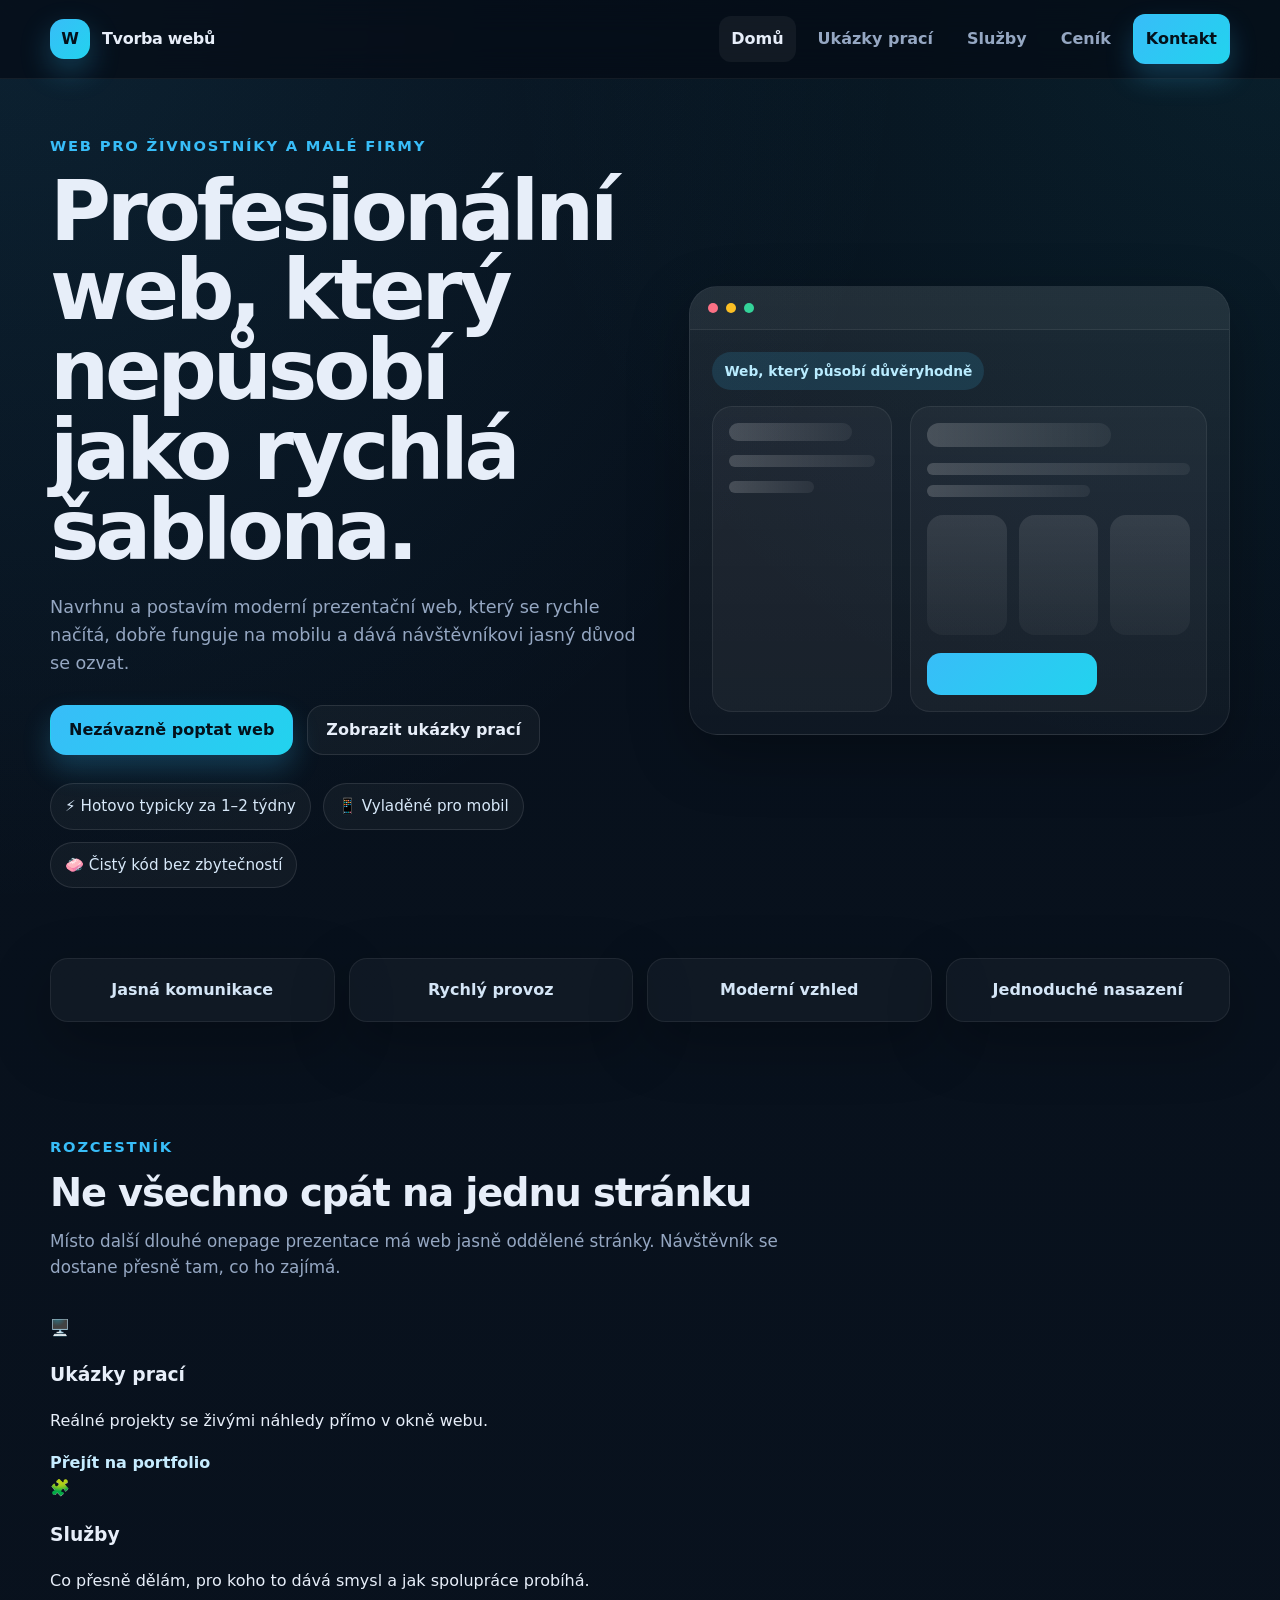
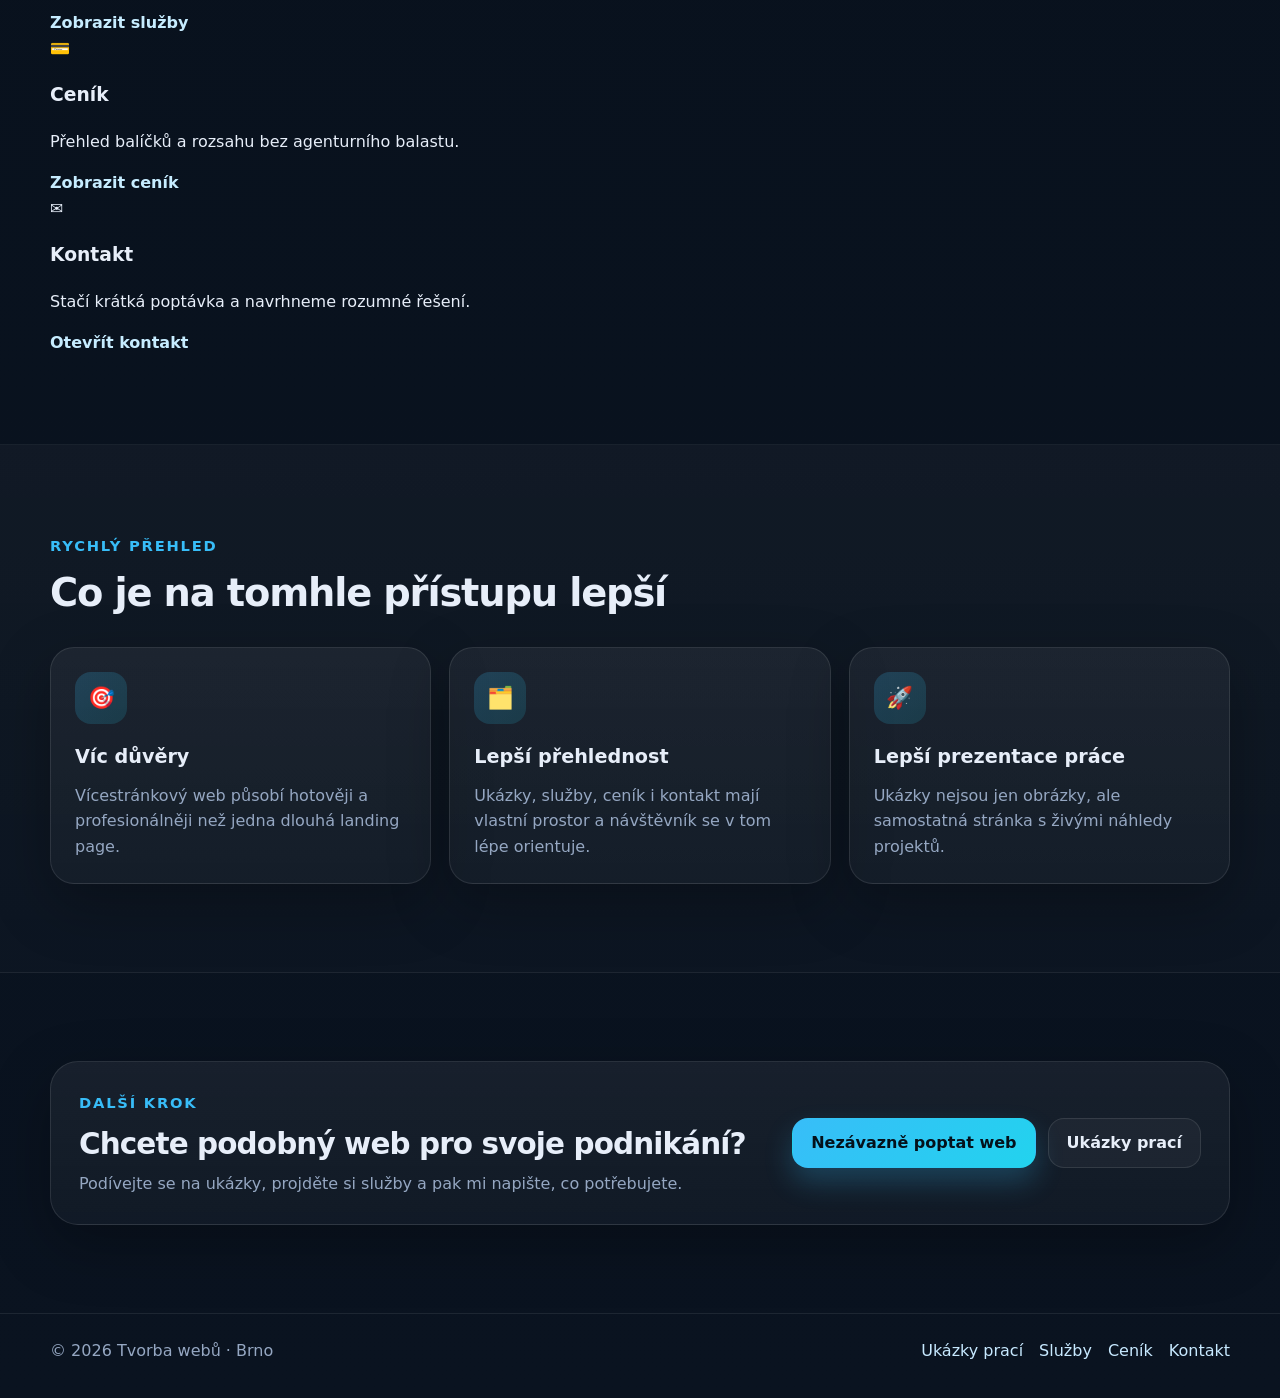
==== commit 7d06ccf9: "Update index.html" ====
--- a/index.html
+++ b/index.html
@@ -6,13 +6,11 @@
   <title>Tvorba webů — moderní web bez zbytečností</title>
   <meta name="description" content="Tvořím přehledné a rychlé weby pro živnostníky a malé firmy. Moderní vzhled, jasná struktura a jednoduchá spolupráce." />
   <meta name="theme-color" content="#38bdf8" />
-
   <meta property="og:title" content="Tvorba webů — moderní web bez zbytečností" />
   <meta property="og:description" content="Rychlé a profesionální weby pro malé podnikání. Přehledně, bez zbytečných komplikací." />
   <meta property="og:type" content="website" />
   <meta property="og:url" content="https://xaspi7.github.io/Web-na-Zakazku/" />
   <meta property="og:image" content="https://xaspi7.github.io/Web-na-Zakazku/og-image.jpg" />
-
   <link rel="stylesheet" href="./styles/main.css" />
 </head>
 <body>
@@ -30,9 +28,9 @@
       <nav class="nav-menu" id="nav-menu">
         <a href="./index.html" class="is-active">Domů</a>
         <a href="./ukazky-praci.html">Ukázky prací</a>
-        <a href="#sluzby">Služby</a>
-        <a href="#cenik">Ceník</a>
-        <a href="#kontakt" class="btn btn-primary nav-btn">Poptat web</a>
+        <a href="./sluzby.html">Služby</a>
+        <a href="./cenik.html">Ceník</a>
+        <a href="./kontakt.html" class="btn btn-primary nav-btn">Kontakt</a>
       </nav>
     </div>
   </header>
@@ -42,20 +40,20 @@
       <div class="container hero-grid">
         <div class="hero-copy">
           <div class="eyebrow">Web pro živnostníky a malé firmy</div>
-          <h1>Web, který vypadá profesionálně a dává smysl i v praxi.</h1>
+          <h1>Profesionální web, který nepůsobí jako rychlá šablona.</h1>
           <p class="hero-lead">
-            Tvořím moderní prezentační weby, které se rychle načítají, dobře fungují na mobilu
-            a působí důvěryhodněji než obyčejná onepage šablona.
+            Navrhnu a postavím moderní prezentační web, který se rychle načítá,
+            dobře funguje na mobilu a dává návštěvníkovi jasný důvod se ozvat.
           </p>
 
           <div class="hero-actions">
-            <a class="btn btn-primary" href="#kontakt">Nezávazně poptat web</a>
+            <a class="btn btn-primary" href="./kontakt.html">Nezávazně poptat web</a>
             <a class="btn btn-secondary" href="./ukazky-praci.html">Zobrazit ukázky prací</a>
           </div>
 
           <div class="hero-pills">
             <span>⚡ Hotovo typicky za 1–2 týdny</span>
-            <span>📱 Připravené pro mobil</span>
+            <span>📱 Vyladěné pro mobil</span>
             <span>🧼 Čistý kód bez zbytečností</span>
           </div>
         </div>
@@ -65,7 +63,7 @@
             <span></span><span></span><span></span>
           </div>
           <div class="hero-preview-mock">
-            <div class="mock-badge">Ukázky prací</div>
+            <div class="mock-badge">Web, který působí důvěryhodně</div>
             <div class="mock-layout">
               <div class="mock-sidebar">
                 <div class="mock-line lg"></div>
@@ -98,52 +96,44 @@
       </div>
     </section>
 
-    <section class="section" id="sluzby">
+    <section class="section">
       <div class="container">
         <div class="section-head">
-          <div class="section-kicker">Služby</div>
-          <h2>Co pro vás web vyřeší</h2>
+          <div class="section-kicker">Rozcestník</div>
+          <h2>Ne všechno cpát na jednu stránku</h2>
           <p>
-            Smyslem není jen “mít web”, ale mít web, který návštěvník pochopí rychle,
-            bude mu věřit a jednoduše vás kontaktuje.
+            Místo další dlouhé onepage prezentace má web jasně oddělené stránky.
+            Návštěvník se dostane přesně tam, co ho zajímá.
           </p>
         </div>
 
-        <div class="feature-grid">
-          <article class="feature-card reveal">
-            <div class="feature-icon">🎯</div>
-            <h3>Jasná nabídka</h3>
-            <p>Pomůžu poskládat obsah tak, aby bylo hned jasné, co děláte, pro koho to je a proč se ozvat.</p>
+        <div class="portal-grid">
+          <article class="portal-card reveal">
+            <div class="portal-icon">🖥️</div>
+            <h3>Ukázky prací</h3>
+            <p>Reálné projekty se živými náhledy přímo v okně webu.</p>
+            <a class="text-link" href="./ukazky-praci.html">Přejít na portfolio</a>
           </article>
 
-          <article class="feature-card reveal">
-            <div class="feature-icon">⚡</div>
-            <h3>Rychlé načítání</h3>
-            <p>Bez zbytečně těžkého systému. Výsledkem je svižnější web a lepší první dojem.</p>
+          <article class="portal-card reveal">
+            <div class="portal-icon">🧩</div>
+            <h3>Služby</h3>
+            <p>Co přesně dělám, pro koho to dává smysl a jak spolupráce probíhá.</p>
+            <a class="text-link" href="./sluzby.html">Zobrazit služby</a>
           </article>
 
-          <article class="feature-card reveal">
-            <div class="feature-icon">📱</div>
-            <h3>Mobilní použitelnost</h3>
-            <p>Většina návštěvníků přijde z telefonu, proto je web navržený tak, aby fungoval i na menších displejích.</p>
+          <article class="portal-card reveal">
+            <div class="portal-icon">💳</div>
+            <h3>Ceník</h3>
+            <p>Přehled balíčků a rozsahu bez agenturního balastu.</p>
+            <a class="text-link" href="./cenik.html">Zobrazit ceník</a>
           </article>
 
-          <article class="feature-card reveal">
-            <div class="feature-icon">🧩</div>
-            <h3>Jednoduchý proces</h3>
-            <p>Bez zbytečných schůzek a chaosu. Domluvíme rozsah, pošlete podklady a já připravím řešení.</p>
-          </article>
-
-          <article class="feature-card reveal">
-            <div class="feature-icon">🚀</div>
-            <h3>Nasazení online</h3>
-            <p>Pomůžu s uvedením webu do provozu, ať co nejdřív začne fungovat pro reálné zákazníky.</p>
-          </article>
-
-          <article class="feature-card reveal">
-            <div class="feature-icon">🤝</div>
-            <h3>Drobné úpravy dál</h3>
-            <p>Když bude potřeba něco doplnit nebo upravit, navážeme bez toho, aby z toho byl nový velký projekt.</p>
+          <article class="portal-card reveal">
+            <div class="portal-icon">✉️</div>
+            <h3>Kontakt</h3>
+            <p>Stačí krátká poptávka a navrhneme rozumné řešení.</p>
+            <a class="text-link" href="./kontakt.html">Otevřít kontakt</a>
           </article>
         </div>
       </div>
@@ -152,143 +142,40 @@
     <section class="section section-soft">
       <div class="container">
         <div class="section-head">
-          <div class="section-kicker">Ukázky</div>
-          <h2>Ne jen hezký text. Reálné ukázky webů.</h2>
-          <p>
-            Místo dlouhé onepage prezentace může návštěvník rovnou přejít na samostatnou stránku
-            s ukázkami a otevřít si živé náhledy projektů.
-          </p>
+          <div class="section-kicker">Rychlý přehled</div>
+          <h2>Co je na tomhle přístupu lepší</h2>
         </div>
 
-        <div class="portfolio-teaser-grid">
-          <article class="portfolio-teaser reveal">
-            <div class="portfolio-teaser-head">
-              <h3>Los Motos</h3>
-              <span>prezentační web</span>
-            </div>
-            <p>Ukázka vizuálně výraznějšího webu s jasnou prezentací služby a moderním layoutem.</p>
-            <a href="./ukazky-praci.html" class="text-link">Zobrazit ukázky prací</a>
+        <div class="feature-grid">
+          <article class="feature-card reveal">
+            <div class="feature-icon">🎯</div>
+            <h3>Víc důvěry</h3>
+            <p>Vícestránkový web působí hotověji a profesionálněji než jedna dlouhá landing page.</p>
           </article>
-
-          <article class="portfolio-teaser reveal">
-            <div class="portfolio-teaser-head">
-              <h3>Tarif Levně</h3>
-              <span>službový web</span>
-            </div>
-            <p>Ukázka praktičtějšího projektu, kde je důležitá přehlednost, důvěryhodnost a práce s obsahem.</p>
-            <a href="./ukazky-praci.html" class="text-link">Přejít na živé náhledy</a>
+          <article class="feature-card reveal">
+            <div class="feature-icon">🗂️</div>
+            <h3>Lepší přehlednost</h3>
+            <p>Ukázky, služby, ceník i kontakt mají vlastní prostor a návštěvník se v tom lépe orientuje.</p>
+          </article>
+          <article class="feature-card reveal">
+            <div class="feature-icon">🚀</div>
+            <h3>Lepší prezentace práce</h3>
+            <p>Ukázky nejsou jen obrázky, ale samostatná stránka s živými náhledy projektů.</p>
           </article>
         </div>
       </div>
     </section>
 
-    <section class="section" id="cenik">
-      <div class="container">
-        <div class="section-head">
-          <div class="section-kicker">Ceník</div>
-          <h2>Jednoduché balíčky bez zbytečného balastu</h2>
-          <p>
-            Přehledně a srozumitelně. Menší web často nepotřebuje agenturní rozsah ani agenturní cenu.
-          </p>
+    <section class="section">
+      <div class="container cta-panel">
+        <div>
+          <div class="section-kicker">Další krok</div>
+          <h2>Chcete podobný web pro svoje podnikání?</h2>
+          <p>Podívejte se na ukázky, projděte si služby a pak mi napište, co potřebujete.</p>
         </div>
-
-        <div class="pricing-grid">
-          <article class="pricing-card reveal">
-            <div class="pricing-label">Start</div>
-            <div class="pricing-price">3 500 Kč</div>
-            <div class="pricing-note">+ DPH</div>
-            <ul class="pricing-list">
-              <li>Jednostránkový web</li>
-              <li>Základní struktura obsahu</li>
-              <li>Mobilní verze</li>
-              <li>Nasazení online</li>
-            </ul>
-            <a href="#kontakt" class="btn btn-secondary">Poptat Start</a>
-          </article>
-
-          <article class="pricing-card pricing-card-featured reveal">
-            <div class="pricing-badge">Nejčastější volba</div>
-            <div class="pricing-label">Pro</div>
-            <div class="pricing-price">6 900 Kč</div>
-            <div class="pricing-note">+ DPH</div>
-            <ul class="pricing-list">
-              <li>Homepage + podstránky</li>
-              <li>Lepší struktura obsahu</li>
-              <li>Formulář a základní měření</li>
-              <li>Více prostoru pro důvěru</li>
-            </ul>
-            <a href="#kontakt" class="btn btn-primary">Poptat Pro</a>
-          </article>
-
-          <article class="pricing-card reveal">
-            <div class="pricing-label">Individuál</div>
-            <div class="pricing-price">Na dotaz</div>
-            <div class="pricing-note">podle rozsahu</div>
-            <ul class="pricing-list">
-              <li>Více stránek</li>
-              <li>Specifický vzhled</li>
-              <li>Pokročilejší funkce</li>
-              <li>Řešení na míru</li>
-            </ul>
-            <a href="#kontakt" class="btn btn-secondary">Poptat řešení</a>
-          </article>
-        </div>
-      </div>
-    </section>
-
-    <section class="section contact-section" id="kontakt">
-      <div class="container contact-wrap">
-        <div class="contact-copy">
-          <div class="section-kicker">Kontakt</div>
-          <h2>Pojďme se podívat, co by pro vás dávalo smysl</h2>
-          <p>
-            Stačí stručně napsat, co děláte a jaký typ webu potřebujete.
-            Ozvu se zpět a navrhneme rozumný postup.
-          </p>
-
-          <div class="contact-points">
-            <div>✔ Nezávazná poptávka</div>
-            <div>✔ Rychlá domluva</div>
-            <div>✔ Odpověď do 2 pracovních dnů</div>
-          </div>
-
-          <a
-            href="https://wa.me/420605997843?text=Ahoj%2C%20m%C3%A1m%20z%C3%A1jem%20o%20web"
-            class="btn btn-whatsapp"
-            target="_blank"
-            rel="noopener"
-          >
-            💬 Napsat na WhatsApp
-          </a>
-        </div>
-
-        <div class="contact-card" id="contact-card">
-          <h3>Nezávazná poptávka</h3>
-
-          <form id="contact-form" class="contact-form" method="POST">
-            <input type="hidden" name="access_key" value="e9fa988d-3071-483d-b41d-33971235366a" />
-            <input type="hidden" name="subject" value="Nová poptávka z webu Tvorba webů" />
-            <input type="hidden" name="from_name" value="Tvorba webů – formulář" />
-            <input type="checkbox" name="botcheck" style="display:none" />
-
-            <label>
-              <span>Jméno</span>
-              <input required name="name" placeholder="Jan Novák" />
-            </label>
-
-            <label>
-              <span>E-mail</span>
-              <input required type="email" name="email" placeholder="jan@example.com" />
-            </label>
-
-            <label>
-              <span>Vaše zpráva</span>
-              <textarea name="message" rows="5" placeholder="Krátce popište, co potřebujete – jaký typ webu chcete a co má být jeho cílem."></textarea>
-            </label>
-
-            <button id="submit-btn" class="btn btn-primary" type="submit">Odeslat poptávku</button>
-            <small>Ozvu se do dvou pracovních dnů.</small>
-          </form>
+        <div class="cta-panel-actions">
+          <a class="btn btn-primary" href="./kontakt.html">Nezávazně poptat web</a>
+          <a class="btn btn-secondary" href="./ukazky-praci.html">Ukázky prací</a>
         </div>
       </div>
     </section>
@@ -298,14 +185,15 @@
     <div class="container footer-inner">
       <div>© <span id="year"></span> Tvorba webů · Brno</div>
       <div class="footer-links">
-        <a href="./index.html">Domů</a>
         <a href="./ukazky-praci.html">Ukázky prací</a>
+        <a href="./sluzby.html">Služby</a>
+        <a href="./cenik.html">Ceník</a>
+        <a href="./kontakt.html">Kontakt</a>
       </div>
     </div>
   </footer>
 
   <button class="scroll-top" id="scroll-top" aria-label="Zpět nahoru">↑</button>
-
   <script src="./scripts/main.js"></script>
 </body>
 </html>
--- a/styles/main.css
+++ b/styles/main.css
@@ -1,18 +1,18 @@
 :root{
   --bg:#08111f;
-  --bg-2:#0b1628;
+  --bg-2:#0d1828;
   --panel:rgba(255,255,255,.05);
-  --panel-strong:rgba(255,255,255,.08);
+  --panel-2:rgba(255,255,255,.08);
   --line:rgba(255,255,255,.10);
-  --line-strong:rgba(255,255,255,.18);
-  --text:#e5eef9;
-  --muted:#97a8c0;
+  --line-2:rgba(255,255,255,.18);
+  --text:#e7eef9;
+  --muted:#95a7c2;
   --brand:#38bdf8;
   --brand-2:#22d3ee;
-  --brand-dark:#07131d;
+  --brand-dark:#06111b;
   --success:#25d366;
   --shadow:0 20px 60px rgba(0,0,0,.28);
-  --radius:22px;
+  --radius:24px;
   --radius-sm:16px;
   --container:1180px;
 }
@@ -24,28 +24,17 @@
   min-width:320px;
   color:var(--text);
   background:
-    radial-gradient(circle at top left, rgba(56,189,248,.12), transparent 28%),
-    radial-gradient(circle at top right, rgba(34,211,238,.10), transparent 24%),
-    linear-gradient(180deg, #07101d 0%, #091321 100%);
-  font-family:Inter, system-ui, -apple-system, Segoe UI, Roboto, Arial, sans-serif;
+    radial-gradient(circle at top left, rgba(56,189,248,.10), transparent 28%),
+    radial-gradient(circle at top right, rgba(34,211,238,.08), transparent 24%),
+    linear-gradient(180deg,#07101b 0%, #0a1320 100%);
+  font-family:Inter,system-ui,-apple-system,Segoe UI,Roboto,Arial,sans-serif;
   line-height:1.6;
 }
 
 body.nav-open{overflow:hidden}
-
-img{max-width:100%;display:block}
 a{text-decoration:none;color:inherit}
+img{display:block;max-width:100%}
 button,input,textarea{font:inherit}
-
-.site-bg{
-  position:fixed;
-  inset:0;
-  pointer-events:none;
-  background:
-    radial-gradient(circle at 20% 15%, rgba(56,189,248,.10), transparent 20%),
-    radial-gradient(circle at 80% 10%, rgba(34,211,238,.08), transparent 18%);
-  z-index:-1;
-}
 
 .container{
   width:min(calc(100% - 32px), var(--container));
@@ -56,11 +45,93 @@
   padding:88px 0;
 }
 
-.section-head{
-  max-width:760px;
-  margin-bottom:34px;
-}
-
+.section-soft{
+  background:linear-gradient(180deg, rgba(255,255,255,.03), rgba(255,255,255,.01));
+  border-top:1px solid rgba(255,255,255,.05);
+  border-bottom:1px solid rgba(255,255,255,.05);
+}
+
+.site-header{
+  position:sticky;
+  top:0;
+  z-index:60;
+  border-bottom:1px solid rgba(255,255,255,.06);
+  background:rgba(5,10,20,.70);
+  backdrop-filter:blur(16px);
+}
+
+.nav{
+  min-height:78px;
+  display:flex;
+  align-items:center;
+  justify-content:space-between;
+  gap:18px;
+}
+
+.brand{
+  display:flex;
+  align-items:center;
+  gap:12px;
+  font-weight:800;
+  letter-spacing:-.02em;
+}
+
+.brand-mark{
+  width:40px;
+  height:40px;
+  display:grid;
+  place-items:center;
+  border-radius:14px;
+  color:#04111b;
+  background:linear-gradient(135deg,var(--brand),var(--brand-2));
+  box-shadow:0 12px 30px rgba(56,189,248,.28);
+}
+
+.nav-menu{
+  display:flex;
+  align-items:center;
+  gap:10px;
+}
+
+.nav-menu > a{
+  padding:10px 12px;
+  border-radius:12px;
+  color:var(--muted);
+  font-weight:600;
+  transition:background .18s ease,color .18s ease;
+}
+
+.nav-menu > a:hover,
+.nav-menu > a.is-active{
+  color:var(--text);
+  background:rgba(255,255,255,.05);
+}
+
+.nav-menu .nav-btn{
+  color:#04111b;
+}
+
+.nav-toggle{
+  display:none;
+  width:46px;
+  height:46px;
+  padding:0;
+  border:1px solid var(--line);
+  border-radius:14px;
+  background:rgba(255,255,255,.04);
+  cursor:pointer;
+}
+
+.nav-toggle span{
+  display:block;
+  width:18px;
+  height:2px;
+  margin:4px auto;
+  border-radius:999px;
+  background:var(--text);
+}
+
+.eyebrow,
 .section-kicker{
   display:inline-flex;
   align-items:center;
@@ -73,103 +144,6 @@
   letter-spacing:.12em;
 }
 
-.section-head h2{
-  margin:0 0 14px;
-  font-size:clamp(2rem, 3vw, 3rem);
-  line-height:1.08;
-  letter-spacing:-.03em;
-}
-
-.section-head p{
-  margin:0;
-  color:var(--muted);
-  font-size:1.05rem;
-}
-
-.site-header{
-  position:sticky;
-  top:0;
-  z-index:60;
-  border-bottom:1px solid rgba(255,255,255,.06);
-  background:rgba(5,10,20,.68);
-  backdrop-filter:blur(18px);
-}
-
-.nav{
-  min-height:78px;
-  display:flex;
-  align-items:center;
-  justify-content:space-between;
-  gap:18px;
-}
-
-.brand{
-  display:flex;
-  align-items:center;
-  gap:12px;
-  font-weight:800;
-  letter-spacing:-.02em;
-}
-
-.brand-mark{
-  width:40px;
-  height:40px;
-  border-radius:14px;
-  display:grid;
-  place-items:center;
-  color:#04111b;
-  font-weight:900;
-  background:linear-gradient(135deg, var(--brand), var(--brand-2));
-  box-shadow:0 12px 30px rgba(56,189,248,.28);
-}
-
-.brand-text{
-  font-size:1.02rem;
-}
-
-.nav-menu{
-  display:flex;
-  align-items:center;
-  gap:10px;
-}
-
-.nav-menu a{
-  color:var(--muted);
-  font-weight:600;
-  padding:10px 12px;
-  border-radius:12px;
-  transition:background .18s ease, color .18s ease, transform .18s ease;
-}
-
-.nav-menu a:hover{
-  color:var(--text);
-  background:rgba(255,255,255,.05);
-}
-
-.nav-menu .nav-cta{
-  color:#04111b;
-}
-
-.nav-toggle{
-  display:none;
-  width:46px;
-  height:46px;
-  border:1px solid var(--line);
-  border-radius:14px;
-  background:rgba(255,255,255,.04);
-  padding:0;
-  cursor:pointer;
-}
-
-.nav-toggle span{
-  display:block;
-  width:18px;
-  height:2px;
-  margin:4px auto;
-  border-radius:999px;
-  background:var(--text);
-}
-
 .hero{
   padding-top:54px;
   padding-bottom:52px;
@@ -182,37 +156,24 @@
   gap:42px;
 }
 
-.eyebrow{
-  display:inline-flex;
-  align-items:center;
-  gap:10px;
-  margin-bottom:18px;
-  color:#b8ebff;
-  font-weight:700;
-  font-size:.95rem;
-}
-
-.eyebrow-dot{
-  width:10px;
-  height:10px;
-  border-radius:50%;
-  background:linear-gradient(135deg, var(--brand), var(--brand-2));
-  box-shadow:0 0 0 8px rgba(56,189,248,.10);
-}
-
-.hero-copy h1{
+.hero-copy h1,
+.page-hero h1{
   margin:0;
-  max-width:11ch;
-  font-size:clamp(2.7rem, 7vw, 5.3rem);
+  font-size:clamp(2.8rem,7vw,5.2rem);
   line-height:.96;
   letter-spacing:-.05em;
 }
 
-.hero-lead{
+.hero-copy h1{
+  max-width:11ch;
+}
+
+.hero-lead,
+.page-lead{
   margin:22px 0 0;
-  max-width:670px;
-  color:var(--muted);
-  font-size:1.12rem;
+  max-width:700px;
+  color:var(--muted);
+  font-size:1.1rem;
 }
 
 .hero-actions{
@@ -222,43 +183,42 @@
   margin-top:28px;
 }
 
-.hero-points{
+.hero-pills{
   display:flex;
   flex-wrap:wrap;
   gap:12px;
   margin-top:28px;
 }
 
-.hero-point{
+.hero-pills span{
   padding:10px 14px;
   border:1px solid var(--line);
   border-radius:999px;
   background:rgba(255,255,255,.04);
-  color:#d8e7f8;
+  color:#d7e8f9;
   font-size:.95rem;
 }
 
-.hero-card{
-  position:relative;
+.hero-preview-card,
+.feature-card,
+.portfolio-teaser,
+.pricing-card,
+.contact-card,
+.live-frame,
+.project-card,
+.trust-item,
+.cta-panel{
+  box-shadow:var(--shadow);
+}
+
+.hero-preview-card{
+  overflow:hidden;
   border:1px solid rgba(255,255,255,.08);
   border-radius:28px;
   background:linear-gradient(180deg, rgba(255,255,255,.08), rgba(255,255,255,.03));
-  box-shadow:var(--shadow);
-  overflow:hidden;
-}
-
-.hero-card::after{
-  content:"";
-  position:absolute;
-  inset:auto -20% -35% auto;
-  width:260px;
-  height:260px;
-  border-radius:50%;
-  background:radial-gradient(circle, rgba(56,189,248,.22), transparent 65%);
-  pointer-events:none;
-}
-
-.hero-card-top{
+}
+
+.browser-top{
   display:flex;
   align-items:center;
   gap:8px;
@@ -267,21 +227,22 @@
   background:rgba(255,255,255,.03);
 }
 
-.window-dot{
+.browser-top span{
   width:10px;
   height:10px;
   border-radius:50%;
   display:block;
 }
-.window-dot.red{background:#fb7185}
-.window-dot.yellow{background:#fbbf24}
-.window-dot.green{background:#34d399}
-
-.hero-preview{
+
+.browser-top span:nth-child(1){background:#fb7185}
+.browser-top span:nth-child(2){background:#fbbf24}
+.browser-top span:nth-child(3){background:#34d399}
+
+.hero-preview-mock{
   padding:22px;
 }
 
-.preview-badge{
+.mock-badge{
   display:inline-block;
   margin-bottom:16px;
   padding:8px 12px;
@@ -292,98 +253,68 @@
   font-size:.86rem;
 }
 
-.preview-layout{
+.mock-layout{
   display:grid;
   grid-template-columns:180px 1fr;
   gap:18px;
 }
 
-.preview-sidebar,
-.preview-content,
-.feature-card,
-.audience-card,
-.step-card,
-.pricing-card,
-.contact-card,
-.info-panel,
-.faq-item,
-.trust-item{
-  backdrop-filter:blur(10px);
-}
-
-.preview-sidebar{
-  min-height:320px;
+.mock-sidebar,
+.mock-main{
   padding:16px;
   border:1px solid rgba(255,255,255,.07);
   border-radius:20px;
   background:rgba(255,255,255,.04);
 }
 
-.preview-line{
-  height:12px;
+.mock-line,
+.mock-title,
+.mock-text,
+.mock-card,
+.mock-button{
   border-radius:999px;
   background:linear-gradient(90deg, rgba(255,255,255,.18), rgba(255,255,255,.06));
-  margin-bottom:14px;
-}
-.preview-line.lg{height:18px;width:86%}
-.preview-line.sm{width:58%}
-
-.preview-chip{
-  width:100%;
-  height:40px;
-  margin-top:28px;
-  border-radius:14px;
-  background:linear-gradient(135deg, rgba(56,189,248,.28), rgba(34,211,238,.22));
-}
-
-.preview-content{
-  min-height:320px;
-  padding:18px;
-  border:1px solid rgba(255,255,255,.07);
-  border-radius:20px;
-  background:rgba(255,255,255,.04);
-}
-
-.preview-heading{
+}
+
+.mock-line{height:12px;margin-bottom:14px}
+.mock-line.lg{height:18px;width:84%}
+.mock-line.sm{width:58%}
+
+.mock-title{
   width:70%;
   height:24px;
-  border-radius:999px;
-  background:linear-gradient(90deg, rgba(255,255,255,.26), rgba(255,255,255,.10));
   margin-bottom:16px;
 }
 
-.preview-text{
+.mock-text{
   width:100%;
   height:12px;
-  border-radius:999px;
-  background:linear-gradient(90deg, rgba(255,255,255,.15), rgba(255,255,255,.06));
   margin-bottom:10px;
 }
 
-.preview-text.short{
+.mock-text.short{
   width:62%;
   margin-bottom:18px;
 }
 
-.preview-cards{
+.mock-grid{
   display:grid;
   grid-template-columns:repeat(3,1fr);
   gap:12px;
   margin-bottom:18px;
 }
 
-.preview-card{
+.mock-card{
   height:120px;
   border-radius:16px;
   background:linear-gradient(180deg, rgba(255,255,255,.10), rgba(255,255,255,.04));
-  border:1px solid rgba(255,255,255,.05);
-}
-
-.preview-button{
+}
+
+.mock-button{
   width:170px;
   height:42px;
   border-radius:14px;
-  background:linear-gradient(135deg, var(--brand), var(--brand-2));
+  background:linear-gradient(135deg,var(--brand),var(--brand-2));
 }
 
 .trust-strip{
@@ -402,12 +333,31 @@
   border:1px solid rgba(255,255,255,.07);
   border-radius:18px;
   background:rgba(255,255,255,.035);
-  color:#d4e5f6;
   text-align:center;
   font-weight:600;
-}
-
-.feature-grid{
+  color:#d4e5f6;
+}
+
+.section-head{
+  max-width:760px;
+  margin-bottom:34px;
+}
+
+.section-head h2{
+  margin:0 0 14px;
+  font-size:clamp(2rem,3vw,3rem);
+  line-height:1.08;
+  letter-spacing:-.03em;
+}
+
+.section-head p{
+  margin:0;
+  color:var(--muted);
+  font-size:1.05rem;
+}
+
+.feature-grid,
+.pricing-grid{
   display:grid;
   grid-template-columns:repeat(3,1fr);
   gap:18px;
@@ -418,17 +368,6 @@
   border:1px solid var(--line);
   border-radius:24px;
   background:linear-gradient(180deg, rgba(255,255,255,.055), rgba(255,255,255,.03));
-  box-shadow:var(--shadow);
-}
-
-.feature-card h3{
-  margin:0 0 10px;
-  font-size:1.2rem;
-}
-
-.feature-card p{
-  margin:0;
-  color:var(--muted);
 }
 
 .feature-icon{
@@ -442,87 +381,55 @@
   font-size:1.35rem;
 }
 
-.contrast-section{
-  background:linear-gradient(180deg, rgba(255,255,255,.03), rgba(255,255,255,.01));
-  border-top:1px solid rgba(255,255,255,.05);
-  border-bottom:1px solid rgba(255,255,255,.05);
-}
-
-.audience-grid{
-  display:grid;
-  grid-template-columns:repeat(3,1fr);
+.feature-card h3{
+  margin:0 0 10px;
+  font-size:1.2rem;
+}
+
+.feature-card p{
+  margin:0;
+  color:var(--muted);
+}
+
+.portfolio-teaser-grid{
+  display:grid;
+  grid-template-columns:repeat(2,1fr);
   gap:18px;
 }
 
-.audience-card{
-  padding:28px 24px;
-  border:1px solid var(--line);
-  border-radius:24px;
-  text-align:center;
-  background:rgba(255,255,255,.045);
-  transition:transform .18s ease, border-color .18s ease;
-}
-
-.audience-card:hover{
-  transform:translateY(-4px);
-  border-color:rgba(56,189,248,.28);
-}
-
-.audience-icon{
-  font-size:2.7rem;
-  margin-bottom:14px;
-}
-
-.audience-card h3{
-  margin:0 0 8px;
-  font-size:1.15rem;
-}
-
-.audience-card p{
-  margin:0;
-  color:var(--muted);
-}
-
-.steps-grid{
-  display:grid;
-  grid-template-columns:repeat(4,1fr);
-  gap:18px;
-}
-
-.step-card{
-  position:relative;
+.portfolio-teaser{
   padding:24px;
   border:1px solid var(--line);
   border-radius:24px;
-  background:rgba(255,255,255,.04);
-}
-
-.step-number{
-  width:44px;
-  height:44px;
-  display:grid;
-  place-items:center;
-  margin-bottom:18px;
-  border-radius:14px;
-  background:linear-gradient(135deg, var(--brand), var(--brand-2));
-  color:#04111b;
-  font-weight:900;
-  box-shadow:0 10px 24px rgba(56,189,248,.25);
-}
-
-.step-card h3{
-  margin:0 0 10px;
-}
-
-.step-card p{
+  background:linear-gradient(180deg, rgba(255,255,255,.055), rgba(255,255,255,.03));
+}
+
+.portfolio-teaser-head{
+  display:flex;
+  align-items:center;
+  justify-content:space-between;
+  gap:12px;
+  margin-bottom:12px;
+}
+
+.portfolio-teaser-head h3{
   margin:0;
-  color:var(--muted);
-}
-
-.pricing-grid{
-  display:grid;
-  grid-template-columns:repeat(3,1fr);
-  gap:18px;
+}
+
+.portfolio-teaser-head span{
+  color:var(--brand);
+  font-size:.9rem;
+  font-weight:700;
+}
+
+.portfolio-teaser p{
+  margin:0 0 14px;
+  color:var(--muted);
+}
+
+.text-link{
+  color:#c6ecff;
+  font-weight:700;
 }
 
 .pricing-card{
@@ -534,13 +441,11 @@
   border:1px solid var(--line);
   border-radius:28px;
   background:linear-gradient(180deg, rgba(255,255,255,.05), rgba(255,255,255,.03));
-  box-shadow:var(--shadow);
 }
 
 .pricing-card-featured{
   border-color:rgba(56,189,248,.36);
-  background:
-    linear-gradient(180deg, rgba(56,189,248,.12), rgba(255,255,255,.04));
+  background:linear-gradient(180deg, rgba(56,189,248,.12), rgba(255,255,255,.04));
   transform:translateY(-8px);
 }
 
@@ -554,14 +459,12 @@
   color:#bcf1ff;
   font-size:.75rem;
   font-weight:800;
-  letter-spacing:.04em;
   text-transform:uppercase;
 }
 
 .pricing-label{
   color:#cfeaff;
   font-weight:700;
-  font-size:1rem;
 }
 
 .pricing-price{
@@ -598,52 +501,6 @@
   font-weight:900;
 }
 
-.info-panel{
-  margin-top:22px;
-  padding:22px 24px;
-  border:1px solid rgba(239,68,68,.16);
-  border-radius:22px;
-  background:rgba(239,68,68,.08);
-}
-
-.info-panel h3{
-  margin:0 0 10px;
-  color:#ffd1d8;
-}
-
-.info-panel ul{
-  margin:0;
-  padding-left:20px;
-  color:#f0d7dc;
-}
-
-.faq-list{
-  display:grid;
-  gap:14px;
-}
-
-.faq-item{
-  padding:18px 20px;
-  border:1px solid var(--line);
-  border-radius:20px;
-  background:rgba(255,255,255,.035);
-}
-
-.faq-item summary{
-  cursor:pointer;
-  font-weight:700;
-  list-style:none;
-}
-
-.faq-item summary::-webkit-details-marker{
-  display:none;
-}
-
-.faq-item p{
-  margin:12px 0 0;
-  color:var(--muted);
-}
-
 .contact-section{
   padding-bottom:96px;
 }
@@ -655,13 +512,9 @@
   align-items:start;
 }
 
-.contact-copy{
-  padding:8px 4px 0;
-}
-
 .contact-copy h2{
   margin:0 0 14px;
-  font-size:clamp(2rem, 3.5vw, 3.3rem);
+  font-size:clamp(2rem,3.5vw,3.3rem);
   line-height:1.05;
   letter-spacing:-.04em;
 }
@@ -675,17 +528,16 @@
 .contact-points{
   display:grid;
   gap:10px;
-  margin:24px 0 24px;
+  margin:24px 0;
   color:#d5e8fa;
   font-weight:600;
 }
 
 .contact-card{
   padding:28px;
-  border:1px solid var(--line-strong);
+  border:1px solid var(--line-2);
   border-radius:28px;
   background:linear-gradient(180deg, rgba(255,255,255,.07), rgba(255,255,255,.04));
-  box-shadow:var(--shadow);
 }
 
 .contact-card h3{
@@ -730,6 +582,151 @@
 
 .contact-form small{
   color:var(--muted);
+}
+
+.page-hero{
+  padding-top:54px;
+  padding-bottom:28px;
+}
+
+.portfolio-list{
+  display:grid;
+  gap:26px;
+}
+
+.project-card{
+  display:grid;
+  grid-template-columns:minmax(280px,.9fr) minmax(0,1.1fr);
+  gap:22px;
+  align-items:start;
+  padding:22px;
+  border:1px solid var(--line);
+  border-radius:28px;
+  background:linear-gradient(180deg, rgba(255,255,255,.05), rgba(255,255,255,.03));
+}
+
+.project-copy h2{
+  margin:0 0 12px;
+  font-size:clamp(1.7rem,2.2vw,2.3rem);
+  line-height:1.05;
+  letter-spacing:-.03em;
+}
+
+.project-copy p{
+  margin:0 0 16px;
+  color:var(--muted);
+}
+
+.project-meta{
+  margin-bottom:12px;
+  color:var(--brand);
+  font-weight:800;
+  font-size:.9rem;
+  text-transform:uppercase;
+  letter-spacing:.1em;
+}
+
+.project-tags{
+  display:flex;
+  flex-wrap:wrap;
+  gap:10px;
+  margin:0 0 20px;
+  padding:0;
+  list-style:none;
+}
+
+.project-tags li{
+  padding:8px 12px;
+  border:1px solid var(--line);
+  border-radius:999px;
+  background:rgba(255,255,255,.04);
+  color:#d8e8f8;
+  font-size:.92rem;
+}
+
+.project-actions{
+  display:flex;
+  flex-wrap:wrap;
+  gap:12px;
+}
+
+.live-frame{
+  overflow:hidden;
+  border:1px solid rgba(255,255,255,.08);
+  border-radius:22px;
+  background:rgba(255,255,255,.03);
+}
+
+.live-frame-toolbar{
+  padding:12px 16px;
+  border-bottom:1px solid rgba(255,255,255,.07);
+  background:rgba(255,255,255,.03);
+}
+
+.live-url{
+  overflow:hidden;
+  text-overflow:ellipsis;
+  white-space:nowrap;
+  color:#b8cbe3;
+  font-size:.92rem;
+}
+
+.live-frame-body{
+  height:520px;
+  background:#07101b;
+}
+
+.live-frame-body iframe{
+  width:100%;
+  height:100%;
+  border:0;
+  display:block;
+  background:#07101b;
+}
+
+.live-frame-empty{
+  min-height:320px;
+  display:grid;
+  place-items:center;
+  text-align:center;
+  padding:28px;
+  color:var(--muted);
+}
+
+.live-frame-empty strong{
+  display:block;
+  margin-bottom:8px;
+  color:var(--text);
+}
+
+.cta-panel{
+  display:flex;
+  align-items:center;
+  justify-content:space-between;
+  gap:22px;
+  padding:28px;
+  border:1px solid var(--line);
+  border-radius:28px;
+  background:linear-gradient(180deg, rgba(255,255,255,.06), rgba(255,255,255,.03));
+}
+
+.cta-panel h2{
+  margin:0 0 10px;
+  font-size:clamp(1.8rem,2.3vw,2.6rem);
+  line-height:1.08;
+  letter-spacing:-.03em;
+}
+
+.cta-panel p{
+  margin:0;
+  color:var(--muted);
+  max-width:700px;
+}
+
+.cta-panel-actions{
+  display:flex;
+  flex-wrap:wrap;
+  gap:12px;
 }
 
 .btn{
@@ -747,17 +744,12 @@
   transition:transform .12s ease, box-shadow .18s ease, background .18s ease, border-color .18s ease;
 }
 
-.btn:hover{
-  transform:translateY(-1px);
-}
-
-.btn:active{
-  transform:translateY(0);
-}
+.btn:hover{transform:translateY(-1px)}
+.btn:active{transform:translateY(0)}
 
 .btn-primary{
   color:#04111b;
-  background:linear-gradient(135deg, var(--brand), var(--brand-2));
+  background:linear-gradient(135deg,var(--brand),var(--brand-2));
   box-shadow:0 14px 28px rgba(56,189,248,.24);
 }
 
@@ -773,7 +765,7 @@
 
 .btn-whatsapp{
   color:#fff;
-  background:linear-gradient(135deg, #25d366, #1fb558);
+  background:linear-gradient(135deg,#25d366,#1fb558);
   box-shadow:0 14px 28px rgba(37,211,102,.22);
 }
 
@@ -808,7 +800,12 @@
   gap:12px;
 }
 
-.footer-link{
+.footer-links{
+  display:flex;
+  gap:16px;
+}
+
+.footer-links a{
   color:#c7e9ff;
 }
 
@@ -822,7 +819,7 @@
   place-items:center;
   border:none;
   border-radius:50%;
-  background:linear-gradient(135deg, var(--brand), var(--brand-2));
+  background:linear-gradient(135deg,var(--brand),var(--brand-2));
   color:#04111b;
   font-size:1.3rem;
   font-weight:900;
@@ -854,12 +851,9 @@
 
 @media (max-width: 1100px){
   .hero-grid,
-  .contact-wrap{
+  .contact-wrap,
+  .project-card{
     grid-template-columns:1fr;
-  }
-
-  .steps-grid{
-    grid-template-columns:repeat(2,1fr);
   }
 
   .feature-grid,
@@ -873,13 +867,9 @@
 }
 
 @media (max-width: 860px){
-  .section{
-    padding:72px 0;
-  }
-
-  .nav-toggle{
-    display:inline-block;
-  }
+  .section{padding:72px 0}
+
+  .nav-toggle{display:inline-block}
 
   .nav-menu{
     display:none;
@@ -897,36 +887,33 @@
     box-shadow:0 24px 60px rgba(0,0,0,.35);
   }
 
-  .nav-menu.open{
-    display:flex;
-  }
-
-  .nav-menu a{
+  .nav-menu.open{display:flex}
+
+  .nav-menu > a{
     padding:14px 14px;
     border-radius:14px;
   }
 
-  .hero-copy h1{
-    max-width:none;
-  }
-
-  .preview-layout{
+  .hero-copy h1{max-width:none}
+
+  .mock-layout{
     grid-template-columns:1fr;
   }
 
-  .preview-sidebar{
-    min-height:auto;
-  }
-
+  .portfolio-teaser-grid,
   .feature-grid,
-  .audience-grid,
   .pricing-grid,
-  .steps-grid{
+  .trust-grid{
     grid-template-columns:1fr;
   }
 
   .pricing-card-featured{
     transform:none;
+  }
+
+  .cta-panel{
+    flex-direction:column;
+    align-items:flex-start;
   }
 }
 
@@ -935,43 +922,36 @@
     width:min(calc(100% - 24px), var(--container));
   }
 
-  .site-header{
-    backdrop-filter:blur(14px);
-  }
-
-  .nav{
-    min-height:72px;
-  }
-
-  .hero{
-    padding-top:34px;
-  }
+  .nav{min-height:72px}
+  .hero{padding-top:34px}
 
   .hero-actions,
-  .hero-points{
+  .hero-pills,
+  .project-actions,
+  .cta-panel-actions{
     flex-direction:column;
     align-items:stretch;
   }
 
-  .btn{
-    width:100%;
-  }
-
-  .hero-point{
-    border-radius:16px;
-  }
-
-  .hero-preview{
-    padding:16px;
-  }
-
-  .contact-card{
-    padding:22px;
+  .btn{width:100%}
+
+  .contact-card,
+  .project-card,
+  .cta-panel{
+    padding:20px;
+  }
+
+  .live-frame-body{
+    height:420px;
   }
 
   .footer-inner{
     flex-direction:column;
     align-items:flex-start;
+  }
+
+  .footer-links{
+    flex-wrap:wrap;
   }
 
   .scroll-top{
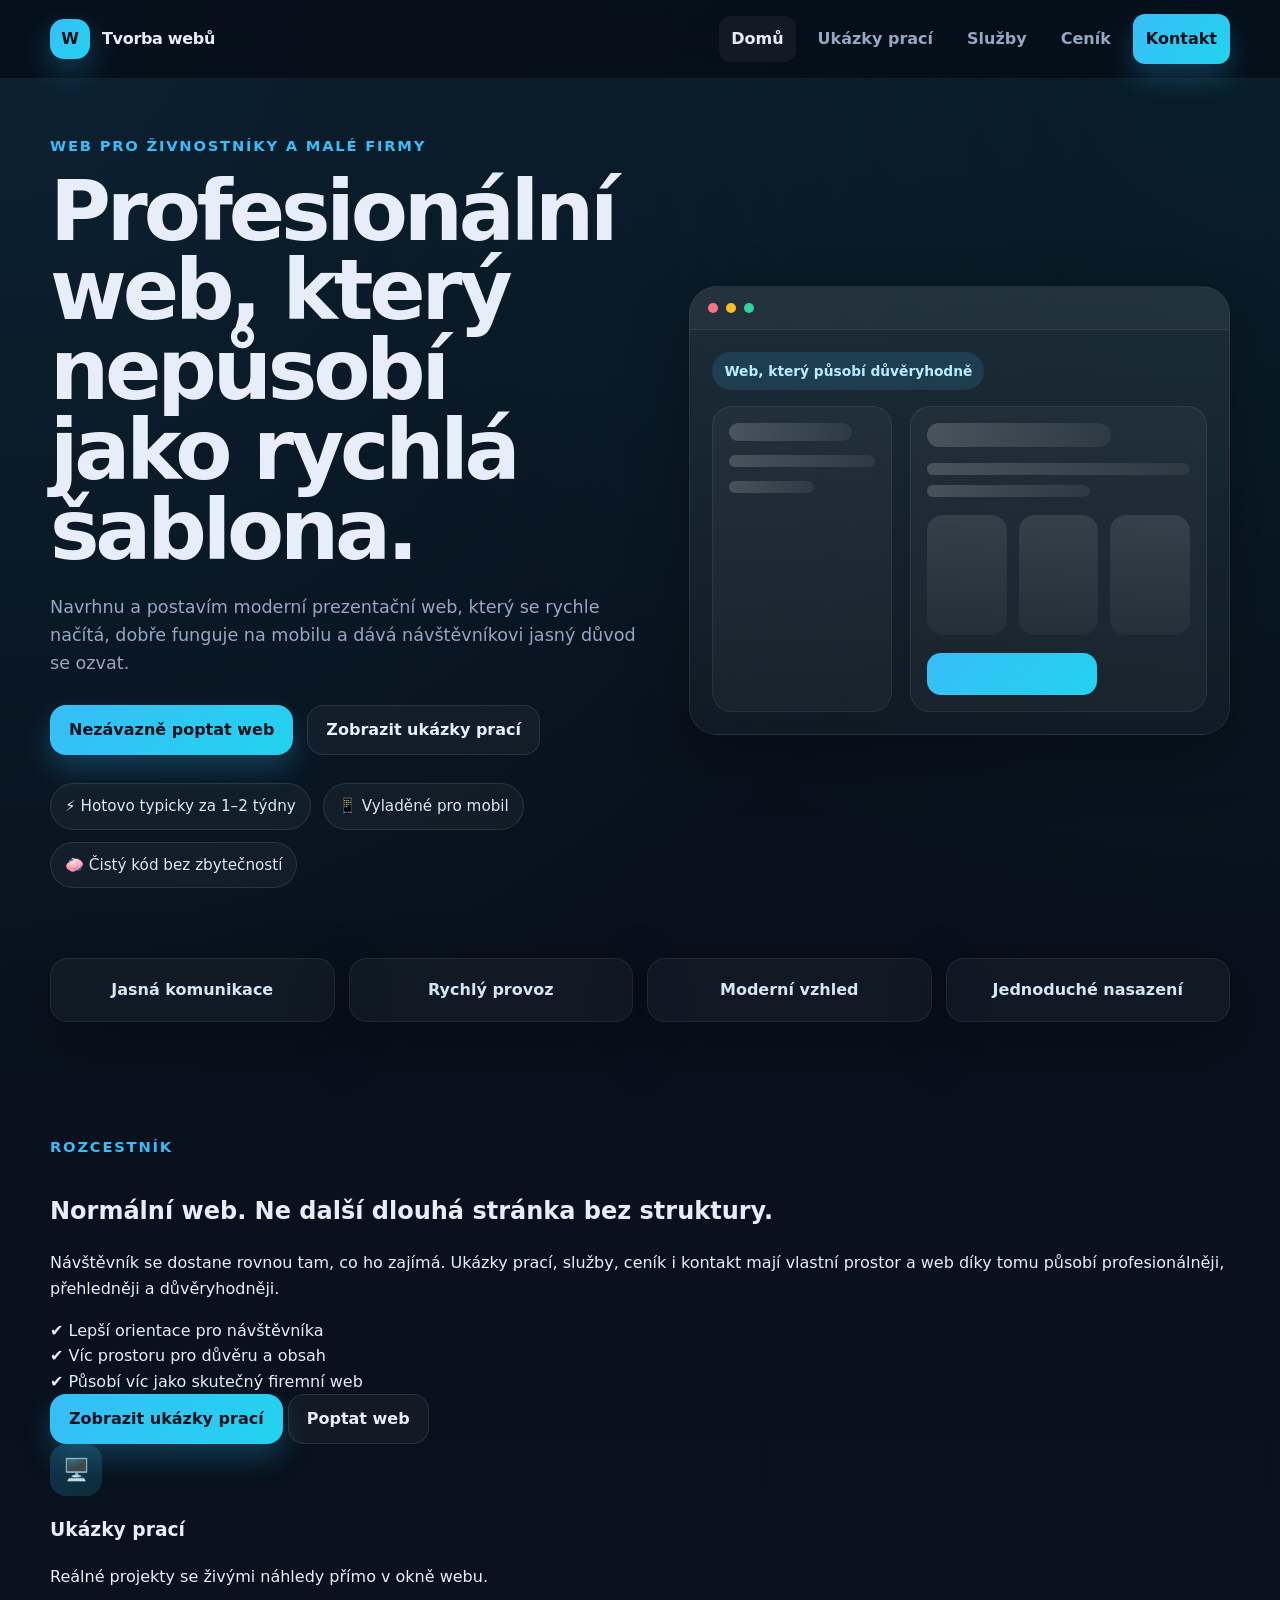
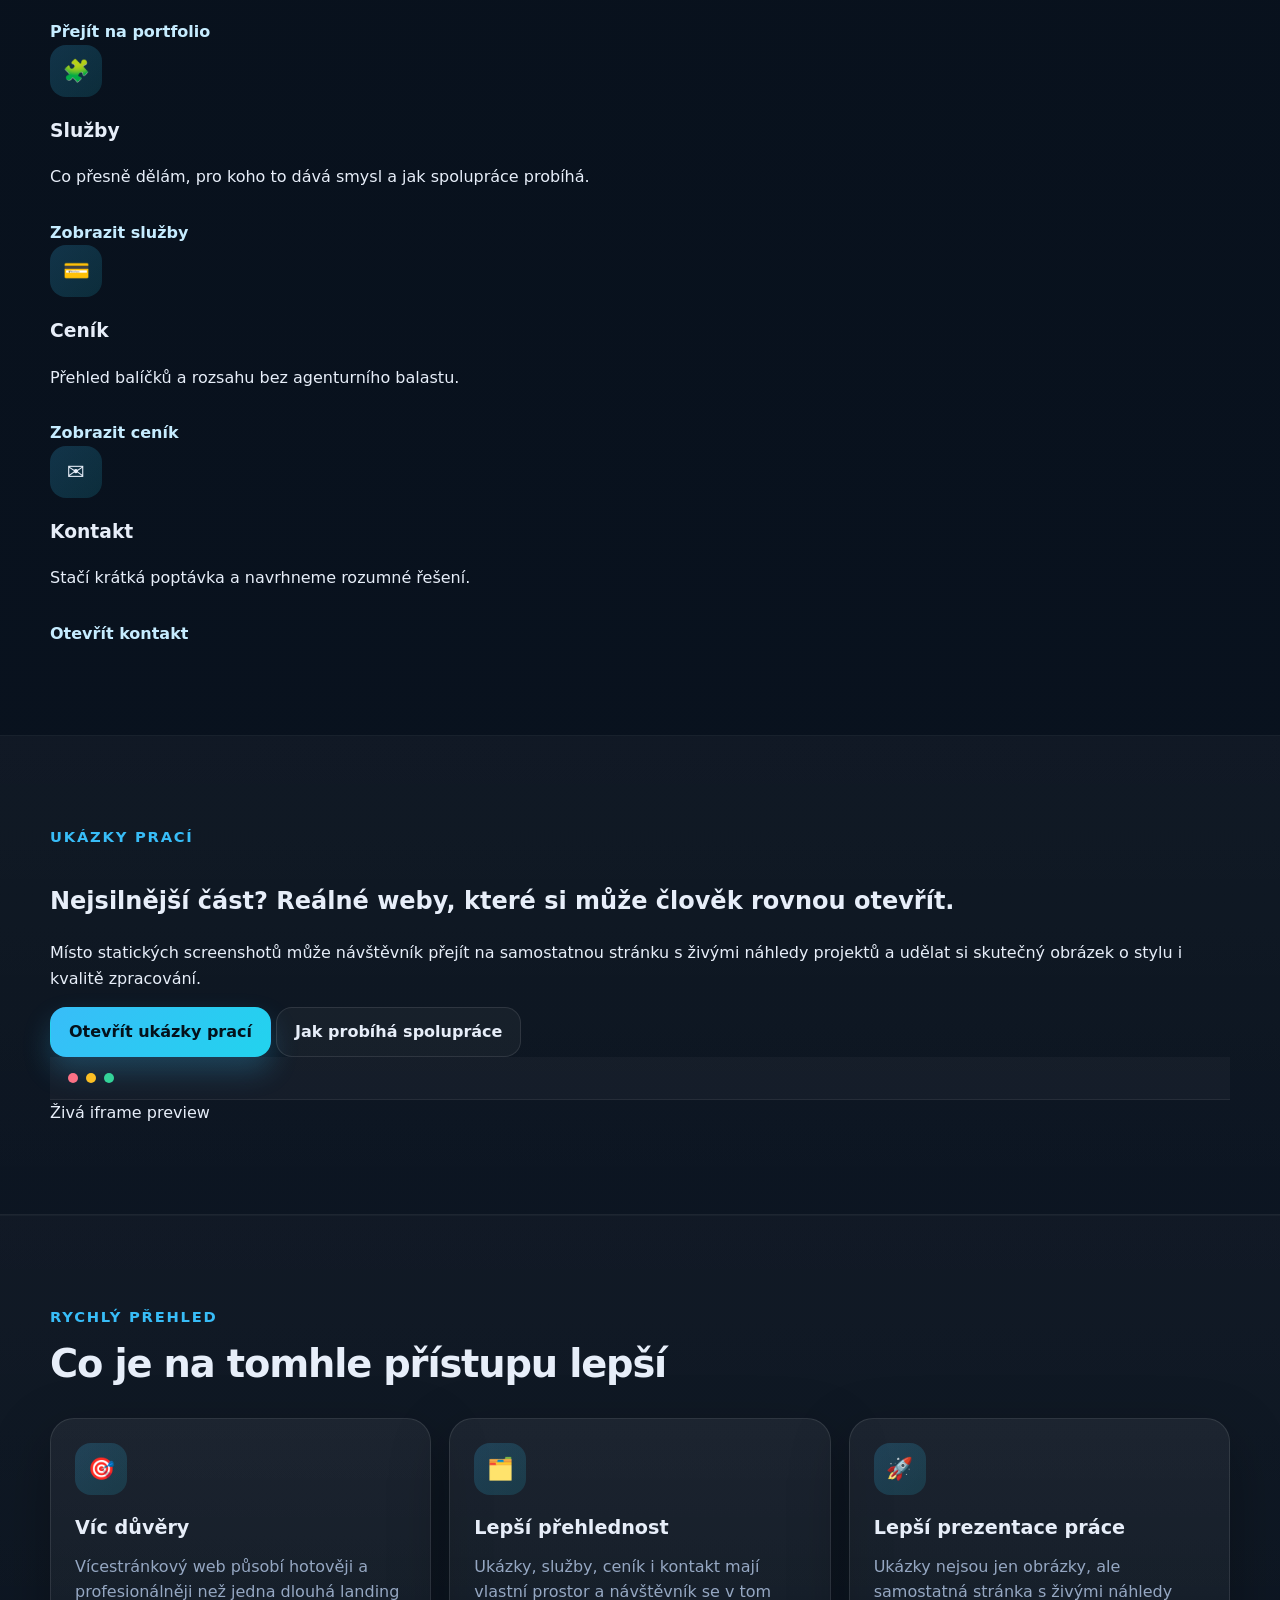
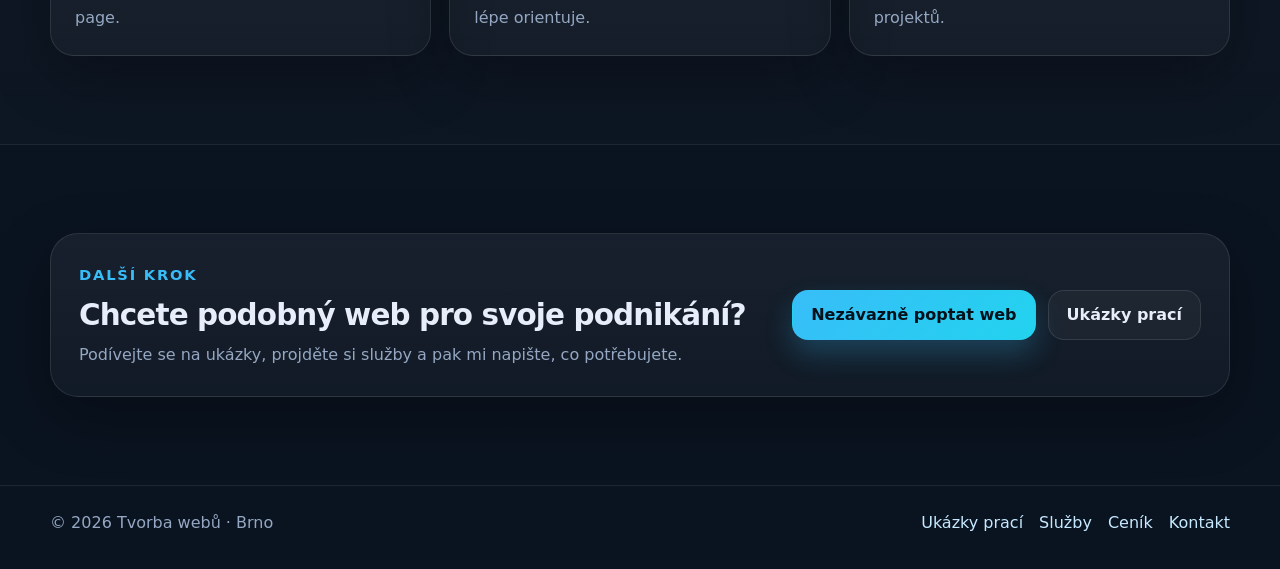
==== commit c74b5516: "Update index.html" ====
--- a/index.html
+++ b/index.html
@@ -96,48 +96,94 @@
       </div>
     </section>
 
-    <section class="section">
-      <div class="container">
-        <div class="section-head">
-          <div class="section-kicker">Rozcestník</div>
-          <h2>Ne všechno cpát na jednu stránku</h2>
-          <p>
-            Místo další dlouhé onepage prezentace má web jasně oddělené stránky.
-            Návštěvník se dostane přesně tam, co ho zajímá.
-          </p>
-        </div>
-
-        <div class="portal-grid">
-          <article class="portal-card reveal">
-            <div class="portal-icon">🖥️</div>
-            <h3>Ukázky prací</h3>
-            <p>Reálné projekty se živými náhledy přímo v okně webu.</p>
-            <a class="text-link" href="./ukazky-praci.html">Přejít na portfolio</a>
-          </article>
-
-          <article class="portal-card reveal">
-            <div class="portal-icon">🧩</div>
-            <h3>Služby</h3>
-            <p>Co přesně dělám, pro koho to dává smysl a jak spolupráce probíhá.</p>
-            <a class="text-link" href="./sluzby.html">Zobrazit služby</a>
-          </article>
-
-          <article class="portal-card reveal">
-            <div class="portal-icon">💳</div>
-            <h3>Ceník</h3>
-            <p>Přehled balíčků a rozsahu bez agenturního balastu.</p>
-            <a class="text-link" href="./cenik.html">Zobrazit ceník</a>
-          </article>
-
-          <article class="portal-card reveal">
-            <div class="portal-icon">✉️</div>
-            <h3>Kontakt</h3>
-            <p>Stačí krátká poptávka a navrhneme rozumné řešení.</p>
-            <a class="text-link" href="./kontakt.html">Otevřít kontakt</a>
-          </article>
-        </div>
-      </div>
-    </section>
+      <section class="section home-portal-section">
+  <div class="container home-portal-layout">
+    <div class="home-portal-intro reveal">
+      <div class="section-kicker">Rozcestník</div>
+      <h2>Normální web. Ne další dlouhá stránka bez struktury.</h2>
+      <p>
+        Návštěvník se dostane rovnou tam, co ho zajímá. Ukázky prací, služby,
+        ceník i kontakt mají vlastní prostor a web díky tomu působí profesionálněji,
+        přehledněji a důvěryhodněji.
+      </p>
+
+      <div class="home-portal-points">
+        <div>✔ Lepší orientace pro návštěvníka</div>
+        <div>✔ Víc prostoru pro důvěru a obsah</div>
+        <div>✔ Působí víc jako skutečný firemní web</div>
+      </div>
+
+      <div class="home-portal-actions">
+        <a class="btn btn-primary" href="./ukazky-praci.html">Zobrazit ukázky prací</a>
+        <a class="btn btn-secondary" href="./kontakt.html">Poptat web</a>
+      </div>
+    </div>
+
+    <div class="home-portal-grid">
+      <a href="./ukazky-praci.html" class="home-portal-card reveal">
+        <div class="portal-icon">🖥️</div>
+        <h3>Ukázky prací</h3>
+        <p>Reálné projekty se živými náhledy přímo v okně webu.</p>
+        <span class="text-link">Přejít na portfolio</span>
+      </a>
+
+      <a href="./sluzby.html" class="home-portal-card reveal">
+        <div class="portal-icon">🧩</div>
+        <h3>Služby</h3>
+        <p>Co přesně dělám, pro koho to dává smysl a jak spolupráce probíhá.</p>
+        <span class="text-link">Zobrazit služby</span>
+      </a>
+
+      <a href="./cenik.html" class="home-portal-card reveal">
+        <div class="portal-icon">💳</div>
+        <h3>Ceník</h3>
+        <p>Přehled balíčků a rozsahu bez agenturního balastu.</p>
+        <span class="text-link">Zobrazit ceník</span>
+      </a>
+
+      <a href="./kontakt.html" class="home-portal-card reveal">
+        <div class="portal-icon">✉️</div>
+        <h3>Kontakt</h3>
+        <p>Stačí krátká poptávka a navrhneme rozumné řešení.</p>
+        <span class="text-link">Otevřít kontakt</span>
+      </a>
+    </div>
+  </div>
+</section>
+
+<section class="section section-soft">
+  <div class="container showcase-teaser reveal">
+    <div class="showcase-teaser-copy">
+      <div class="section-kicker">Ukázky prací</div>
+      <h2>Nejsilnější část? Reálné weby, které si může člověk rovnou otevřít.</h2>
+      <p>
+        Místo statických screenshotů může návštěvník přejít na samostatnou stránku
+        s živými náhledy projektů a udělat si skutečný obrázek o stylu i kvalitě zpracování.
+      </p>
+
+      <div class="showcase-teaser-actions">
+        <a class="btn btn-primary" href="./ukazky-praci.html">Otevřít ukázky prací</a>
+        <a class="btn btn-secondary" href="./sluzby.html">Jak probíhá spolupráce</a>
+      </div>
+    </div>
+
+    <div class="showcase-mini-browser">
+      <div class="browser-top">
+        <span></span><span></span><span></span>
+      </div>
+      <div class="showcase-mini-body">
+        <div class="showcase-mini-label">Živá iframe preview</div>
+        <div class="showcase-mini-grid">
+          <div class="showcase-mini-box"></div>
+          <div class="showcase-mini-box"></div>
+        </div>
+        <div class="showcase-mini-line lg"></div>
+        <div class="showcase-mini-line"></div>
+        <div class="showcase-mini-line short"></div>
+      </div>
+    </div>
+  </div>
+</section>
 
     <section class="section section-soft">
       <div class="container">
--- a/styles/main.css
+++ b/styles/main.css
@@ -30,7 +30,6 @@
   font-family:Inter,system-ui,-apple-system,Segoe UI,Roboto,Arial,sans-serif;
   line-height:1.6;
 }
-
 body.nav-open{overflow:hidden}
 a{text-decoration:none;color:inherit}
 img{display:block;max-width:100%}
@@ -41,10 +40,7 @@
   margin-inline:auto;
 }
 
-.section{
-  padding:88px 0;
-}
-
+.section{padding:88px 0}
 .section-soft{
   background:linear-gradient(180deg, rgba(255,255,255,.03), rgba(255,255,255,.01));
   border-top:1px solid rgba(255,255,255,.05);
@@ -164,10 +160,7 @@
   letter-spacing:-.05em;
 }
 
-.hero-copy h1{
-  max-width:11ch;
-}
-
+.hero-copy h1{max-width:11ch}
 .hero-lead,
 .page-lead{
   margin:22px 0 0;
@@ -190,7 +183,8 @@
   margin-top:28px;
 }
 
-.hero-pills span{
+.hero-pills span,
+.project-tags li{
   padding:10px 14px;
   border:1px solid var(--line);
   border-radius:999px;
@@ -201,17 +195,20 @@
 
 .hero-preview-card,
 .feature-card,
-.portfolio-teaser,
+.portal-card,
 .pricing-card,
 .contact-card,
 .live-frame,
 .project-card,
 .trust-item,
-.cta-panel{
+.cta-panel,
+.info-panel,
+.step-card{
   box-shadow:var(--shadow);
 }
 
-.hero-preview-card{
+.hero-preview-card,
+.live-frame{
   overflow:hidden;
   border:1px solid rgba(255,255,255,.08);
   border-radius:28px;
@@ -233,15 +230,11 @@
   border-radius:50%;
   display:block;
 }
-
 .browser-top span:nth-child(1){background:#fb7185}
 .browser-top span:nth-child(2){background:#fbbf24}
 .browser-top span:nth-child(3){background:#34d399}
 
-.hero-preview-mock{
-  padding:22px;
-}
-
+.hero-preview-mock{padding:22px}
 .mock-badge{
   display:inline-block;
   margin-bottom:16px;
@@ -267,67 +260,22 @@
   background:rgba(255,255,255,.04);
 }
 
-.mock-line,
-.mock-title,
-.mock-text,
-.mock-card,
-.mock-button{
+.mock-line,.mock-title,.mock-text,.mock-card,.mock-button{
   border-radius:999px;
   background:linear-gradient(90deg, rgba(255,255,255,.18), rgba(255,255,255,.06));
 }
-
 .mock-line{height:12px;margin-bottom:14px}
 .mock-line.lg{height:18px;width:84%}
 .mock-line.sm{width:58%}
-
-.mock-title{
-  width:70%;
-  height:24px;
-  margin-bottom:16px;
-}
-
-.mock-text{
-  width:100%;
-  height:12px;
-  margin-bottom:10px;
-}
-
-.mock-text.short{
-  width:62%;
-  margin-bottom:18px;
-}
-
-.mock-grid{
-  display:grid;
-  grid-template-columns:repeat(3,1fr);
-  gap:12px;
-  margin-bottom:18px;
-}
-
-.mock-card{
-  height:120px;
-  border-radius:16px;
-  background:linear-gradient(180deg, rgba(255,255,255,.10), rgba(255,255,255,.04));
-}
-
-.mock-button{
-  width:170px;
-  height:42px;
-  border-radius:14px;
-  background:linear-gradient(135deg,var(--brand),var(--brand-2));
-}
-
-.trust-strip{
-  padding-top:18px;
-  padding-bottom:24px;
-}
-
-.trust-grid{
-  display:grid;
-  grid-template-columns:repeat(4,1fr);
-  gap:14px;
-}
-
+.mock-title{width:70%;height:24px;margin-bottom:16px}
+.mock-text{width:100%;height:12px;margin-bottom:10px}
+.mock-text.short{width:62%;margin-bottom:18px}
+.mock-grid{display:grid;grid-template-columns:repeat(3,1fr);gap:12px;margin-bottom:18px}
+.mock-card{height:120px;border-radius:16px;background:linear-gradient(180deg, rgba(255,255,255,.10), rgba(255,255,255,.04))}
+.mock-button{width:170px;height:42px;border-radius:14px;background:linear-gradient(135deg,var(--brand),var(--brand-2))}
+
+.trust-strip{padding-top:18px;padding-bottom:24px}
+.trust-grid{display:grid;grid-template-columns:repeat(4,1fr);gap:14px}
 .trust-item{
   padding:18px 16px;
   border:1px solid rgba(255,255,255,.07);
@@ -342,14 +290,12 @@
   max-width:760px;
   margin-bottom:34px;
 }
-
 .section-head h2{
   margin:0 0 14px;
   font-size:clamp(2rem,3vw,3rem);
   line-height:1.08;
   letter-spacing:-.03em;
 }
-
 .section-head p{
   margin:0;
   color:var(--muted);
@@ -357,20 +303,26 @@
 }
 
 .feature-grid,
-.pricing-grid{
-  display:grid;
-  grid-template-columns:repeat(3,1fr);
+.pricing-grid,
+.portal-grid{
+  display:grid;
   gap:18px;
 }
-
-.feature-card{
+.feature-grid,
+.pricing-grid{grid-template-columns:repeat(3,1fr)}
+.portal-grid{grid-template-columns:repeat(4,1fr)}
+
+.feature-card,
+.portal-card,
+.step-card{
   padding:24px;
   border:1px solid var(--line);
   border-radius:24px;
   background:linear-gradient(180deg, rgba(255,255,255,.055), rgba(255,255,255,.03));
 }
 
-.feature-icon{
+.feature-icon,
+.portal-icon{
   width:52px;
   height:52px;
   margin-bottom:18px;
@@ -381,55 +333,44 @@
   font-size:1.35rem;
 }
 
-.feature-card h3{
+.feature-card h3,
+.portal-card h3,
+.step-card h3{
   margin:0 0 10px;
   font-size:1.2rem;
 }
 
-.feature-card p{
+.feature-card p,
+.portal-card p,
+.step-card p{
   margin:0;
   color:var(--muted);
 }
 
-.portfolio-teaser-grid{
-  display:grid;
-  grid-template-columns:repeat(2,1fr);
-  gap:18px;
-}
-
-.portfolio-teaser{
-  padding:24px;
-  border:1px solid var(--line);
-  border-radius:24px;
-  background:linear-gradient(180deg, rgba(255,255,255,.055), rgba(255,255,255,.03));
-}
-
-.portfolio-teaser-head{
-  display:flex;
-  align-items:center;
-  justify-content:space-between;
-  gap:12px;
-  margin-bottom:12px;
-}
-
-.portfolio-teaser-head h3{
-  margin:0;
-}
-
-.portfolio-teaser-head span{
-  color:var(--brand);
-  font-size:.9rem;
-  font-weight:700;
-}
-
-.portfolio-teaser p{
-  margin:0 0 14px;
-  color:var(--muted);
-}
-
 .text-link{
+  display:inline-block;
+  margin-top:14px;
   color:#c6ecff;
   font-weight:700;
+}
+
+.steps-grid{
+  display:grid;
+  grid-template-columns:repeat(4,1fr);
+  gap:18px;
+}
+
+.step-number{
+  width:44px;
+  height:44px;
+  display:grid;
+  place-items:center;
+  margin-bottom:18px;
+  border-radius:14px;
+  background:linear-gradient(135deg, var(--brand), var(--brand-2));
+  color:#04111b;
+  font-weight:900;
+  box-shadow:0 10px 24px rgba(56,189,248,.25);
 }
 
 .pricing-card{
@@ -462,36 +403,25 @@
   text-transform:uppercase;
 }
 
-.pricing-label{
-  color:#cfeaff;
-  font-weight:700;
-}
-
+.pricing-label{color:#cfeaff;font-weight:700}
 .pricing-price{
   font-size:2.35rem;
   line-height:1;
   letter-spacing:-.04em;
   font-weight:900;
 }
-
-.pricing-note{
-  color:var(--muted);
-  font-size:.95rem;
-}
-
+.pricing-note{color:var(--muted);font-size:.95rem}
 .pricing-list{
   margin:4px 0 4px;
   padding-left:0;
   list-style:none;
 }
-
 .pricing-list li{
   position:relative;
   padding-left:26px;
   margin:10px 0;
   color:#d6e7f8;
 }
-
 .pricing-list li::before{
   content:"✓";
   position:absolute;
@@ -501,30 +431,24 @@
   font-weight:900;
 }
 
-.contact-section{
-  padding-bottom:96px;
-}
-
+.contact-section{padding-bottom:96px}
 .contact-wrap{
   display:grid;
   grid-template-columns:minmax(0,.95fr) minmax(320px,.9fr);
   gap:24px;
   align-items:start;
 }
-
 .contact-copy h2{
   margin:0 0 14px;
   font-size:clamp(2rem,3.5vw,3.3rem);
   line-height:1.05;
   letter-spacing:-.04em;
 }
-
 .contact-copy p{
   margin:0;
   color:var(--muted);
   max-width:620px;
 }
-
 .contact-points{
   display:grid;
   gap:10px;
@@ -539,7 +463,6 @@
   border-radius:28px;
   background:linear-gradient(180deg, rgba(255,255,255,.07), rgba(255,255,255,.04));
 }
-
 .contact-card h3{
   margin:0 0 18px;
   font-size:1.35rem;
@@ -549,18 +472,15 @@
   display:grid;
   gap:16px;
 }
-
 .contact-form label{
   display:grid;
   gap:8px;
 }
-
 .contact-form span{
   font-weight:700;
   color:#dbe9f8;
   font-size:.95rem;
 }
-
 .contact-form input,
 .contact-form textarea{
   width:100%;
@@ -572,27 +492,16 @@
   outline:none;
   transition:border-color .18s ease, box-shadow .18s ease, background .18s ease;
 }
-
 .contact-form input:focus,
 .contact-form textarea:focus{
   border-color:rgba(56,189,248,.44);
   box-shadow:0 0 0 4px rgba(56,189,248,.12);
   background:#0b1627;
 }
-
-.contact-form small{
-  color:var(--muted);
-}
-
-.page-hero{
-  padding-top:54px;
-  padding-bottom:28px;
-}
-
-.portfolio-list{
-  display:grid;
-  gap:26px;
-}
+.contact-form small{color:var(--muted)}
+
+.page-hero{padding-top:54px;padding-bottom:28px}
+.portfolio-list{display:grid;gap:26px}
 
 .project-card{
   display:grid;
@@ -604,19 +513,16 @@
   border-radius:28px;
   background:linear-gradient(180deg, rgba(255,255,255,.05), rgba(255,255,255,.03));
 }
-
 .project-copy h2{
   margin:0 0 12px;
   font-size:clamp(1.7rem,2.2vw,2.3rem);
   line-height:1.05;
   letter-spacing:-.03em;
 }
-
 .project-copy p{
   margin:0 0 16px;
   color:var(--muted);
 }
-
 .project-meta{
   margin-bottom:12px;
   color:var(--brand);
@@ -625,7 +531,6 @@
   text-transform:uppercase;
   letter-spacing:.1em;
 }
-
 .project-tags{
   display:flex;
   flex-wrap:wrap;
@@ -634,27 +539,10 @@
   padding:0;
   list-style:none;
 }
-
-.project-tags li{
-  padding:8px 12px;
-  border:1px solid var(--line);
-  border-radius:999px;
-  background:rgba(255,255,255,.04);
-  color:#d8e8f8;
-  font-size:.92rem;
-}
-
 .project-actions{
   display:flex;
   flex-wrap:wrap;
   gap:12px;
-}
-
-.live-frame{
-  overflow:hidden;
-  border:1px solid rgba(255,255,255,.08);
-  border-radius:22px;
-  background:rgba(255,255,255,.03);
 }
 
 .live-frame-toolbar{
@@ -662,7 +550,6 @@
   border-bottom:1px solid rgba(255,255,255,.07);
   background:rgba(255,255,255,.03);
 }
-
 .live-url{
   overflow:hidden;
   text-overflow:ellipsis;
@@ -670,12 +557,10 @@
   color:#b8cbe3;
   font-size:.92rem;
 }
-
 .live-frame-body{
   height:520px;
   background:#07101b;
 }
-
 .live-frame-body iframe{
   width:100%;
   height:100%;
@@ -683,7 +568,6 @@
   display:block;
   background:#07101b;
 }
-
 .live-frame-empty{
   min-height:320px;
   display:grid;
@@ -692,11 +576,26 @@
   padding:28px;
   color:var(--muted);
 }
-
 .live-frame-empty strong{
   display:block;
   margin-bottom:8px;
   color:var(--text);
+}
+
+.info-panel{
+  padding:22px 24px;
+  border:1px solid rgba(239,68,68,.16);
+  border-radius:22px;
+  background:rgba(239,68,68,.08);
+}
+.info-panel h3{
+  margin:0 0 10px;
+  color:#ffd1d8;
+}
+.info-panel ul{
+  margin:0;
+  padding-left:20px;
+  color:#f0d7dc;
 }
 
 .cta-panel{
@@ -709,20 +608,17 @@
   border-radius:28px;
   background:linear-gradient(180deg, rgba(255,255,255,.06), rgba(255,255,255,.03));
 }
-
 .cta-panel h2{
   margin:0 0 10px;
   font-size:clamp(1.8rem,2.3vw,2.6rem);
   line-height:1.08;
   letter-spacing:-.03em;
 }
-
 .cta-panel p{
   margin:0;
   color:var(--muted);
   max-width:700px;
 }
-
 .cta-panel-actions{
   display:flex;
   flex-wrap:wrap;
@@ -743,7 +639,6 @@
   cursor:pointer;
   transition:transform .12s ease, box-shadow .18s ease, background .18s ease, border-color .18s ease;
 }
-
 .btn:hover{transform:translateY(-1px)}
 .btn:active{transform:translateY(0)}
 
@@ -752,27 +647,20 @@
   background:linear-gradient(135deg,var(--brand),var(--brand-2));
   box-shadow:0 14px 28px rgba(56,189,248,.24);
 }
-
 .btn-secondary{
   color:var(--text);
   background:rgba(255,255,255,.04);
   border-color:var(--line);
 }
-
-.btn-secondary:hover{
-  background:rgba(255,255,255,.07);
-}
-
+.btn-secondary:hover{background:rgba(255,255,255,.07)}
 .btn-whatsapp{
   color:#fff;
   background:linear-gradient(135deg,#25d366,#1fb558);
   box-shadow:0 14px 28px rgba(37,211,102,.22);
 }
-
 .btn.loading{
   position:relative;
 }
-
 .btn.loading::after{
   content:"";
   width:16px;
@@ -782,32 +670,24 @@
   border-radius:50%;
   animation:spin 1s linear infinite;
 }
-
-@keyframes spin{
-  to{transform:rotate(360deg)}
-}
+@keyframes spin{to{transform:rotate(360deg)}}
 
 .site-footer{
   border-top:1px solid rgba(255,255,255,.08);
   padding:24px 0 34px;
   color:var(--muted);
 }
-
 .footer-inner{
   display:flex;
   align-items:center;
   justify-content:space-between;
   gap:12px;
 }
-
 .footer-links{
   display:flex;
   gap:16px;
 }
-
-.footer-links a{
-  color:#c7e9ff;
-}
+.footer-links a{color:#c7e9ff}
 
 .scroll-top{
   position:fixed;
@@ -831,7 +711,6 @@
   transition:opacity .2s ease, visibility .2s ease, transform .2s ease;
   z-index:80;
 }
-
 .scroll-top.visible{
   opacity:1;
   visibility:visible;
@@ -843,7 +722,6 @@
   transform:translateY(24px);
   transition:opacity .6s ease, transform .6s ease;
 }
-
 .reveal.is-visible{
   opacity:1;
   transform:translateY(0);
@@ -855,20 +733,19 @@
   .project-card{
     grid-template-columns:1fr;
   }
-
   .feature-grid,
   .pricing-grid{
     grid-template-columns:repeat(2,1fr);
   }
-
-  .trust-grid{
+  .portal-grid,
+  .trust-grid,
+  .steps-grid{
     grid-template-columns:repeat(2,1fr);
   }
 }
 
 @media (max-width: 860px){
   .section{padding:72px 0}
-
   .nav-toggle{display:inline-block}
 
   .nav-menu{
@@ -886,31 +763,22 @@
     background:rgba(6,12,22,.96);
     box-shadow:0 24px 60px rgba(0,0,0,.35);
   }
-
   .nav-menu.open{display:flex}
-
   .nav-menu > a{
     padding:14px 14px;
     border-radius:14px;
   }
 
   .hero-copy h1{max-width:none}
-
-  .mock-layout{
-    grid-template-columns:1fr;
-  }
-
-  .portfolio-teaser-grid,
+  .mock-layout{grid-template-columns:1fr}
+  .portal-grid,
   .feature-grid,
   .pricing-grid,
-  .trust-grid{
+  .trust-grid,
+  .steps-grid{
     grid-template-columns:1fr;
   }
-
-  .pricing-card-featured{
-    transform:none;
-  }
-
+  .pricing-card-featured{transform:none}
   .cta-panel{
     flex-direction:column;
     align-items:flex-start;
@@ -921,7 +789,6 @@
   .container{
     width:min(calc(100% - 24px), var(--container));
   }
-
   .nav{min-height:72px}
   .hero{padding-top:34px}
 
@@ -934,26 +801,18 @@
   }
 
   .btn{width:100%}
-
   .contact-card,
   .project-card,
-  .cta-panel{
+  .cta-panel,
+  .info-panel{
     padding:20px;
   }
-
-  .live-frame-body{
-    height:420px;
-  }
-
+  .live-frame-body{height:420px}
   .footer-inner{
     flex-direction:column;
     align-items:flex-start;
   }
-
-  .footer-links{
-    flex-wrap:wrap;
-  }
-
+  .footer-links{flex-wrap:wrap}
   .scroll-top{
     right:16px;
     bottom:16px;
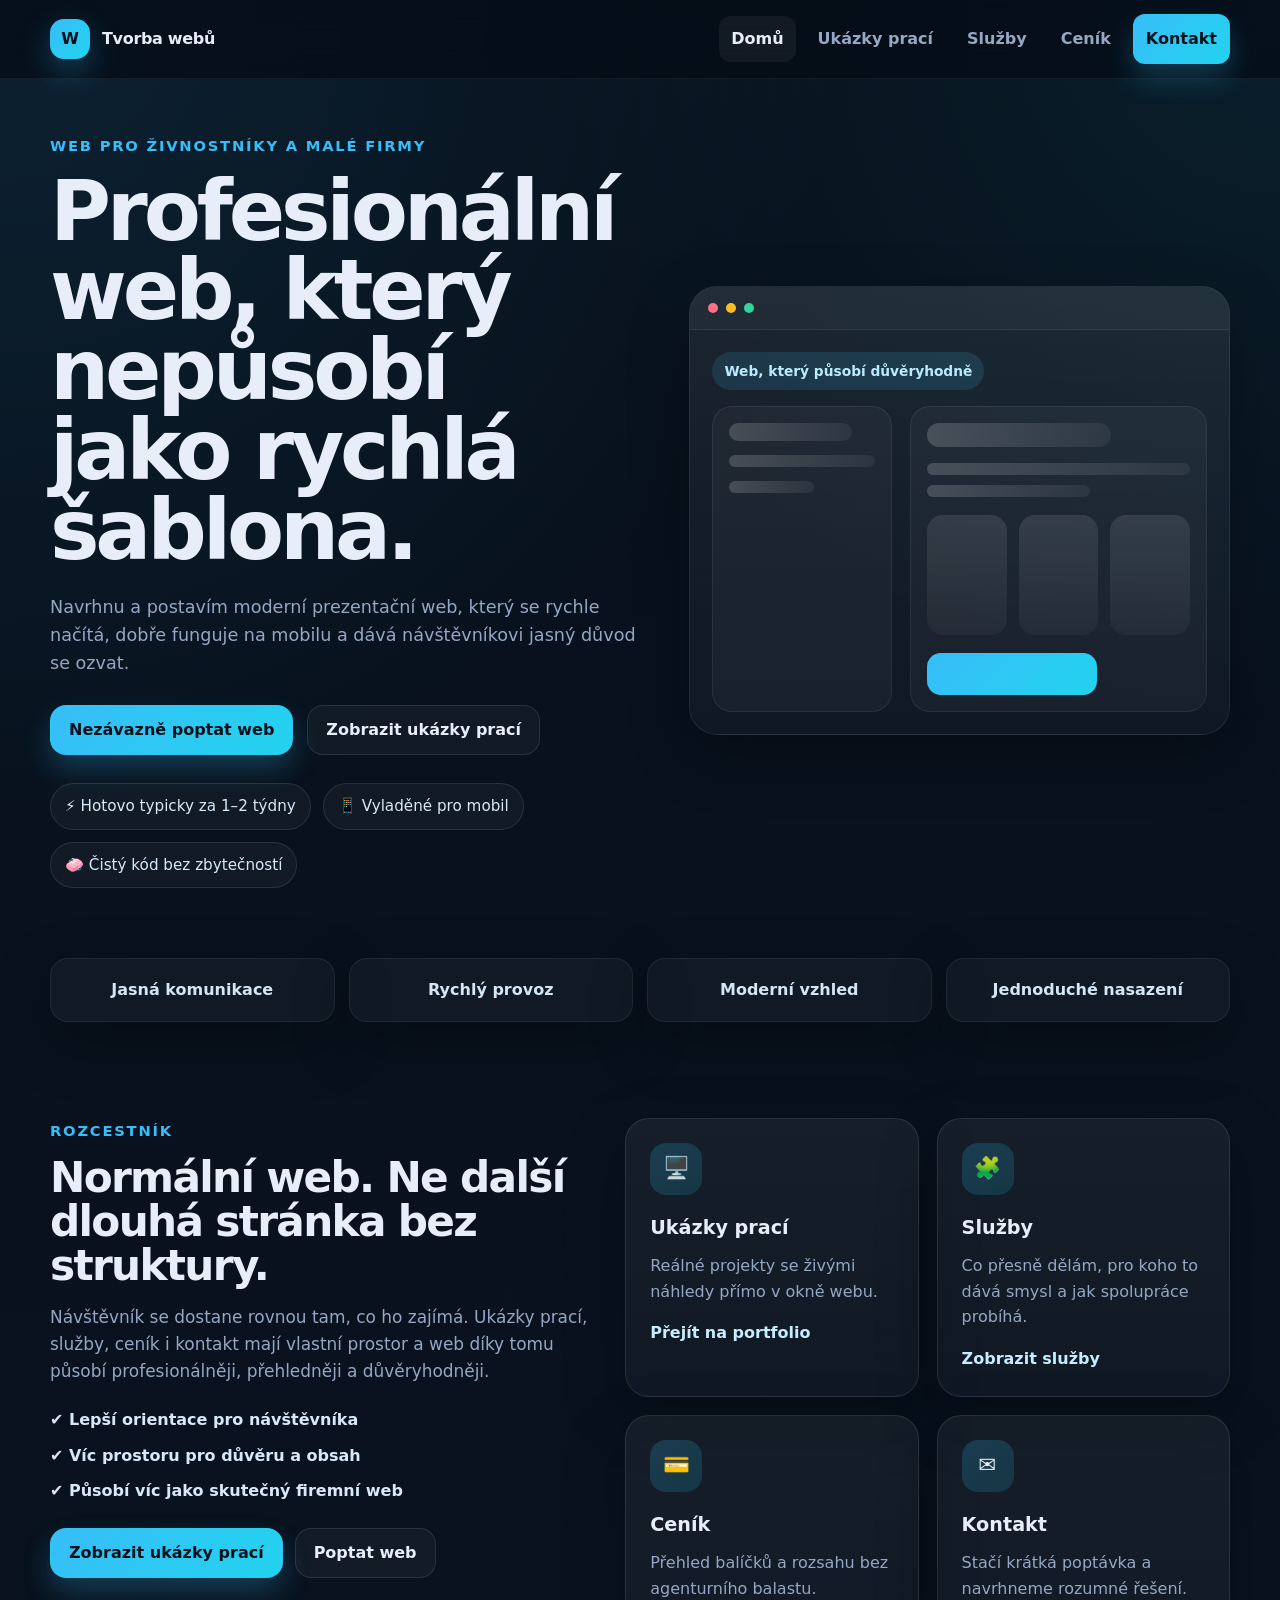
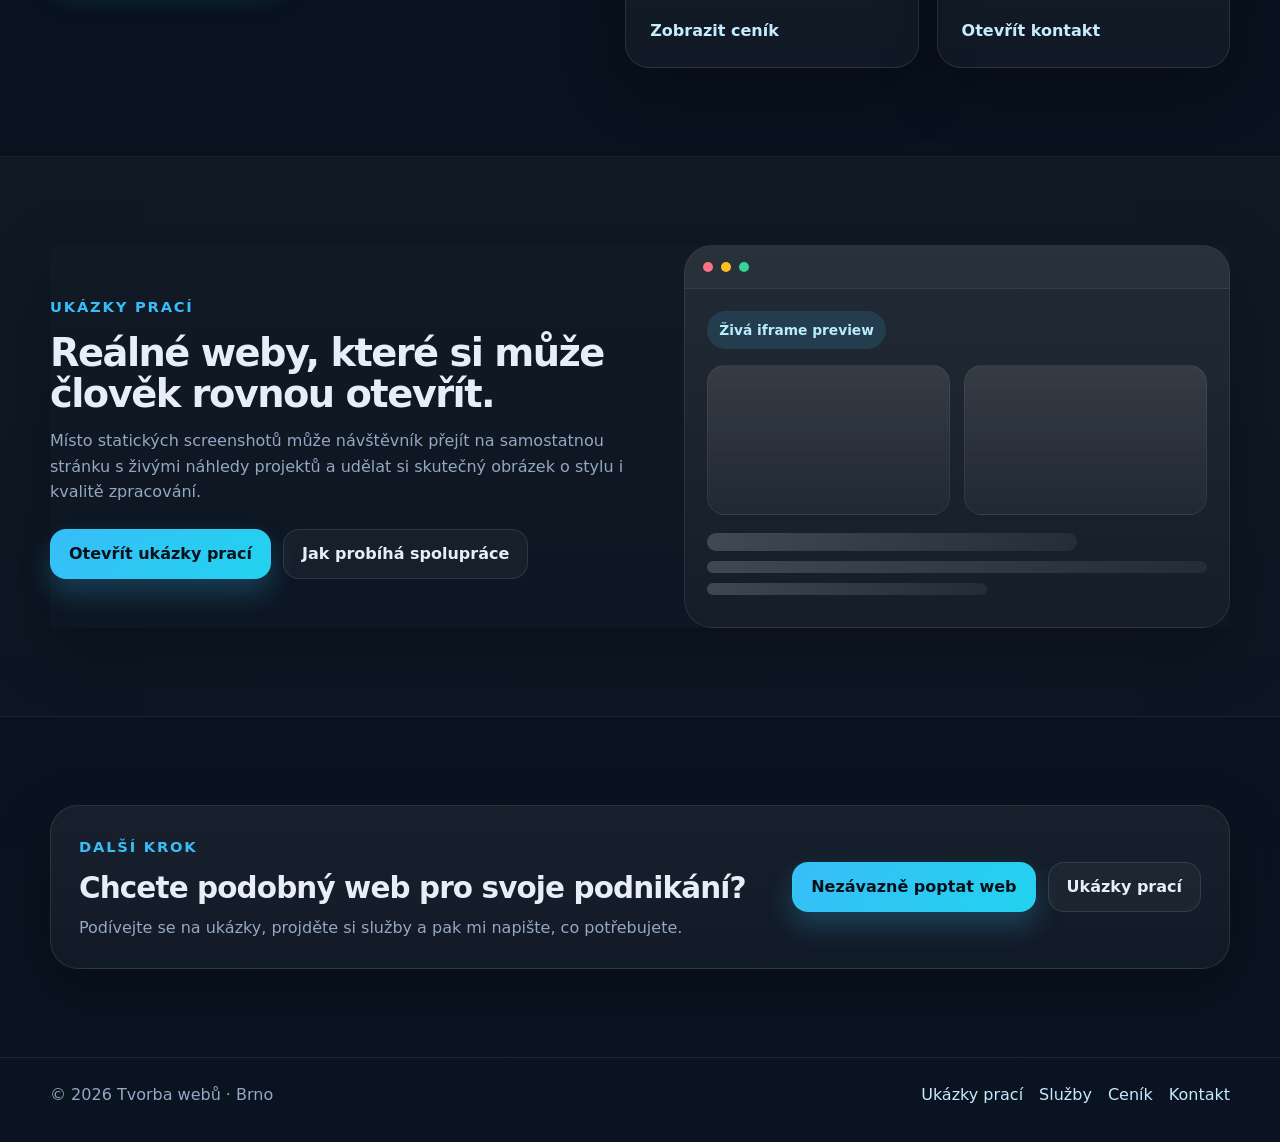
==== commit cd1fda7c: "Update index.html" ====
--- a/index.html
+++ b/index.html
@@ -96,118 +96,91 @@
       </div>
     </section>
 
-      <section class="section home-portal-section">
-  <div class="container home-portal-layout">
-    <div class="home-portal-intro reveal">
-      <div class="section-kicker">Rozcestník</div>
-      <h2>Normální web. Ne další dlouhá stránka bez struktury.</h2>
-      <p>
-        Návštěvník se dostane rovnou tam, co ho zajímá. Ukázky prací, služby,
-        ceník i kontakt mají vlastní prostor a web díky tomu působí profesionálněji,
-        přehledněji a důvěryhodněji.
-      </p>
-
-      <div class="home-portal-points">
-        <div>✔ Lepší orientace pro návštěvníka</div>
-        <div>✔ Víc prostoru pro důvěru a obsah</div>
-        <div>✔ Působí víc jako skutečný firemní web</div>
-      </div>
-
-      <div class="home-portal-actions">
-        <a class="btn btn-primary" href="./ukazky-praci.html">Zobrazit ukázky prací</a>
-        <a class="btn btn-secondary" href="./kontakt.html">Poptat web</a>
-      </div>
-    </div>
-
-    <div class="home-portal-grid">
-      <a href="./ukazky-praci.html" class="home-portal-card reveal">
-        <div class="portal-icon">🖥️</div>
-        <h3>Ukázky prací</h3>
-        <p>Reálné projekty se živými náhledy přímo v okně webu.</p>
-        <span class="text-link">Přejít na portfolio</span>
-      </a>
-
-      <a href="./sluzby.html" class="home-portal-card reveal">
-        <div class="portal-icon">🧩</div>
-        <h3>Služby</h3>
-        <p>Co přesně dělám, pro koho to dává smysl a jak spolupráce probíhá.</p>
-        <span class="text-link">Zobrazit služby</span>
-      </a>
-
-      <a href="./cenik.html" class="home-portal-card reveal">
-        <div class="portal-icon">💳</div>
-        <h3>Ceník</h3>
-        <p>Přehled balíčků a rozsahu bez agenturního balastu.</p>
-        <span class="text-link">Zobrazit ceník</span>
-      </a>
-
-      <a href="./kontakt.html" class="home-portal-card reveal">
-        <div class="portal-icon">✉️</div>
-        <h3>Kontakt</h3>
-        <p>Stačí krátká poptávka a navrhneme rozumné řešení.</p>
-        <span class="text-link">Otevřít kontakt</span>
-      </a>
-    </div>
-  </div>
-</section>
-
-<section class="section section-soft">
-  <div class="container showcase-teaser reveal">
-    <div class="showcase-teaser-copy">
-      <div class="section-kicker">Ukázky prací</div>
-      <h2>Nejsilnější část? Reálné weby, které si může člověk rovnou otevřít.</h2>
-      <p>
-        Místo statických screenshotů může návštěvník přejít na samostatnou stránku
-        s živými náhledy projektů a udělat si skutečný obrázek o stylu i kvalitě zpracování.
-      </p>
-
-      <div class="showcase-teaser-actions">
-        <a class="btn btn-primary" href="./ukazky-praci.html">Otevřít ukázky prací</a>
-        <a class="btn btn-secondary" href="./sluzby.html">Jak probíhá spolupráce</a>
-      </div>
-    </div>
-
-    <div class="showcase-mini-browser">
-      <div class="browser-top">
-        <span></span><span></span><span></span>
-      </div>
-      <div class="showcase-mini-body">
-        <div class="showcase-mini-label">Živá iframe preview</div>
-        <div class="showcase-mini-grid">
-          <div class="showcase-mini-box"></div>
-          <div class="showcase-mini-box"></div>
-        </div>
-        <div class="showcase-mini-line lg"></div>
-        <div class="showcase-mini-line"></div>
-        <div class="showcase-mini-line short"></div>
-      </div>
-    </div>
-  </div>
-</section>
+    <section class="section home-portal-section">
+      <div class="container home-portal-layout">
+        <div class="home-portal-intro reveal">
+          <div class="section-kicker">Rozcestník</div>
+          <h2>Normální web. Ne další dlouhá stránka bez struktury.</h2>
+          <p>
+            Návštěvník se dostane rovnou tam, co ho zajímá. Ukázky prací, služby,
+            ceník i kontakt mají vlastní prostor a web díky tomu působí profesionálněji,
+            přehledněji a důvěryhodněji.
+          </p>
+
+          <div class="home-portal-points">
+            <div>✔ Lepší orientace pro návštěvníka</div>
+            <div>✔ Víc prostoru pro důvěru a obsah</div>
+            <div>✔ Působí víc jako skutečný firemní web</div>
+          </div>
+
+          <div class="home-portal-actions">
+            <a class="btn btn-primary" href="./ukazky-praci.html">Zobrazit ukázky prací</a>
+            <a class="btn btn-secondary" href="./kontakt.html">Poptat web</a>
+          </div>
+        </div>
+
+        <div class="home-portal-grid">
+          <a href="./ukazky-praci.html" class="home-portal-card reveal">
+            <div class="portal-icon">🖥️</div>
+            <h3>Ukázky prací</h3>
+            <p>Reálné projekty se živými náhledy přímo v okně webu.</p>
+            <span class="text-link">Přejít na portfolio</span>
+          </a>
+
+          <a href="./sluzby.html" class="home-portal-card reveal">
+            <div class="portal-icon">🧩</div>
+            <h3>Služby</h3>
+            <p>Co přesně dělám, pro koho to dává smysl a jak spolupráce probíhá.</p>
+            <span class="text-link">Zobrazit služby</span>
+          </a>
+
+          <a href="./cenik.html" class="home-portal-card reveal">
+            <div class="portal-icon">💳</div>
+            <h3>Ceník</h3>
+            <p>Přehled balíčků a rozsahu bez agenturního balastu.</p>
+            <span class="text-link">Zobrazit ceník</span>
+          </a>
+
+          <a href="./kontakt.html" class="home-portal-card reveal">
+            <div class="portal-icon">✉️</div>
+            <h3>Kontakt</h3>
+            <p>Stačí krátká poptávka a navrhneme rozumné řešení.</p>
+            <span class="text-link">Otevřít kontakt</span>
+          </a>
+        </div>
+      </div>
+    </section>
 
     <section class="section section-soft">
-      <div class="container">
-        <div class="section-head">
-          <div class="section-kicker">Rychlý přehled</div>
-          <h2>Co je na tomhle přístupu lepší</h2>
-        </div>
-
-        <div class="feature-grid">
-          <article class="feature-card reveal">
-            <div class="feature-icon">🎯</div>
-            <h3>Víc důvěry</h3>
-            <p>Vícestránkový web působí hotověji a profesionálněji než jedna dlouhá landing page.</p>
-          </article>
-          <article class="feature-card reveal">
-            <div class="feature-icon">🗂️</div>
-            <h3>Lepší přehlednost</h3>
-            <p>Ukázky, služby, ceník i kontakt mají vlastní prostor a návštěvník se v tom lépe orientuje.</p>
-          </article>
-          <article class="feature-card reveal">
-            <div class="feature-icon">🚀</div>
-            <h3>Lepší prezentace práce</h3>
-            <p>Ukázky nejsou jen obrázky, ale samostatná stránka s živými náhledy projektů.</p>
-          </article>
+      <div class="container showcase-teaser reveal">
+        <div class="showcase-teaser-copy">
+          <div class="section-kicker">Ukázky prací</div>
+          <h2>Reálné weby, které si může člověk rovnou otevřít.</h2>
+          <p>
+            Místo statických screenshotů může návštěvník přejít na samostatnou stránku
+            s živými náhledy projektů a udělat si skutečný obrázek o stylu i kvalitě zpracování.
+          </p>
+
+          <div class="showcase-teaser-actions">
+            <a class="btn btn-primary" href="./ukazky-praci.html">Otevřít ukázky prací</a>
+            <a class="btn btn-secondary" href="./sluzby.html">Jak probíhá spolupráce</a>
+          </div>
+        </div>
+
+        <div class="showcase-mini-browser">
+          <div class="browser-top">
+            <span></span><span></span><span></span>
+          </div>
+          <div class="showcase-mini-body">
+            <div class="showcase-mini-label">Živá iframe preview</div>
+            <div class="showcase-mini-grid">
+              <div class="showcase-mini-box"></div>
+              <div class="showcase-mini-box"></div>
+            </div>
+            <div class="showcase-mini-line lg"></div>
+            <div class="showcase-mini-line"></div>
+            <div class="showcase-mini-line short"></div>
+          </div>
         </div>
       </div>
     </section>
--- a/styles/main.css
+++ b/styles/main.css
@@ -31,6 +31,7 @@
   line-height:1.6;
 }
 body.nav-open{overflow:hidden}
+
 a{text-decoration:none;color:inherit}
 img{display:block;max-width:100%}
 button,input,textarea{font:inherit}
@@ -40,7 +41,10 @@
   margin-inline:auto;
 }
 
-.section{padding:88px 0}
+.section{
+  padding:88px 0;
+}
+
 .section-soft{
   background:linear-gradient(180deg, rgba(255,255,255,.03), rgba(255,255,255,.01));
   border-top:1px solid rgba(255,255,255,.05);
@@ -160,7 +164,10 @@
   letter-spacing:-.05em;
 }
 
-.hero-copy h1{max-width:11ch}
+.hero-copy h1{
+  max-width:11ch;
+}
+
 .hero-lead,
 .page-lead{
   margin:22px 0 0;
@@ -203,12 +210,15 @@
 .trust-item,
 .cta-panel,
 .info-panel,
-.step-card{
+.step-card,
+.home-portal-card,
+.showcase-teaser{
   box-shadow:var(--shadow);
 }
 
 .hero-preview-card,
-.live-frame{
+.live-frame,
+.showcase-mini-browser{
   overflow:hidden;
   border:1px solid rgba(255,255,255,.08);
   border-radius:28px;
@@ -230,11 +240,15 @@
   border-radius:50%;
   display:block;
 }
+
 .browser-top span:nth-child(1){background:#fb7185}
 .browser-top span:nth-child(2){background:#fbbf24}
 .browser-top span:nth-child(3){background:#34d399}
 
-.hero-preview-mock{padding:22px}
+.hero-preview-mock{
+  padding:22px;
+}
+
 .mock-badge{
   display:inline-block;
   margin-bottom:16px;
@@ -260,22 +274,53 @@
   background:rgba(255,255,255,.04);
 }
 
-.mock-line,.mock-title,.mock-text,.mock-card,.mock-button{
+.mock-line,
+.mock-title,
+.mock-text,
+.mock-card,
+.mock-button{
   border-radius:999px;
   background:linear-gradient(90deg, rgba(255,255,255,.18), rgba(255,255,255,.06));
 }
+
 .mock-line{height:12px;margin-bottom:14px}
 .mock-line.lg{height:18px;width:84%}
 .mock-line.sm{width:58%}
 .mock-title{width:70%;height:24px;margin-bottom:16px}
 .mock-text{width:100%;height:12px;margin-bottom:10px}
 .mock-text.short{width:62%;margin-bottom:18px}
-.mock-grid{display:grid;grid-template-columns:repeat(3,1fr);gap:12px;margin-bottom:18px}
-.mock-card{height:120px;border-radius:16px;background:linear-gradient(180deg, rgba(255,255,255,.10), rgba(255,255,255,.04))}
-.mock-button{width:170px;height:42px;border-radius:14px;background:linear-gradient(135deg,var(--brand),var(--brand-2))}
-
-.trust-strip{padding-top:18px;padding-bottom:24px}
-.trust-grid{display:grid;grid-template-columns:repeat(4,1fr);gap:14px}
+
+.mock-grid{
+  display:grid;
+  grid-template-columns:repeat(3,1fr);
+  gap:12px;
+  margin-bottom:18px;
+}
+
+.mock-card{
+  height:120px;
+  border-radius:16px;
+  background:linear-gradient(180deg, rgba(255,255,255,.10), rgba(255,255,255,.04));
+}
+
+.mock-button{
+  width:170px;
+  height:42px;
+  border-radius:14px;
+  background:linear-gradient(135deg,var(--brand),var(--brand-2));
+}
+
+.trust-strip{
+  padding-top:18px;
+  padding-bottom:24px;
+}
+
+.trust-grid{
+  display:grid;
+  grid-template-columns:repeat(4,1fr);
+  gap:14px;
+}
+
 .trust-item{
   padding:18px 16px;
   border:1px solid rgba(255,255,255,.07);
@@ -290,12 +335,14 @@
   max-width:760px;
   margin-bottom:34px;
 }
+
 .section-head h2{
   margin:0 0 14px;
   font-size:clamp(2rem,3vw,3rem);
   line-height:1.08;
   letter-spacing:-.03em;
 }
+
 .section-head p{
   margin:0;
   color:var(--muted);
@@ -308,9 +355,15 @@
   display:grid;
   gap:18px;
 }
+
 .feature-grid,
-.pricing-grid{grid-template-columns:repeat(3,1fr)}
-.portal-grid{grid-template-columns:repeat(4,1fr)}
+.pricing-grid{
+  grid-template-columns:repeat(3,1fr);
+}
+
+.portal-grid{
+  grid-template-columns:repeat(4,1fr);
+}
 
 .feature-card,
 .portal-card,
@@ -403,25 +456,36 @@
   text-transform:uppercase;
 }
 
-.pricing-label{color:#cfeaff;font-weight:700}
+.pricing-label{
+  color:#cfeaff;
+  font-weight:700;
+}
+
 .pricing-price{
   font-size:2.35rem;
   line-height:1;
   letter-spacing:-.04em;
   font-weight:900;
 }
-.pricing-note{color:var(--muted);font-size:.95rem}
+
+.pricing-note{
+  color:var(--muted);
+  font-size:.95rem;
+}
+
 .pricing-list{
   margin:4px 0 4px;
   padding-left:0;
   list-style:none;
 }
+
 .pricing-list li{
   position:relative;
   padding-left:26px;
   margin:10px 0;
   color:#d6e7f8;
 }
+
 .pricing-list li::before{
   content:"✓";
   position:absolute;
@@ -431,24 +495,30 @@
   font-weight:900;
 }
 
-.contact-section{padding-bottom:96px}
+.contact-section{
+  padding-bottom:96px;
+}
+
 .contact-wrap{
   display:grid;
   grid-template-columns:minmax(0,.95fr) minmax(320px,.9fr);
   gap:24px;
   align-items:start;
 }
+
 .contact-copy h2{
   margin:0 0 14px;
   font-size:clamp(2rem,3.5vw,3.3rem);
   line-height:1.05;
   letter-spacing:-.04em;
 }
+
 .contact-copy p{
   margin:0;
   color:var(--muted);
   max-width:620px;
 }
+
 .contact-points{
   display:grid;
   gap:10px;
@@ -463,6 +533,7 @@
   border-radius:28px;
   background:linear-gradient(180deg, rgba(255,255,255,.07), rgba(255,255,255,.04));
 }
+
 .contact-card h3{
   margin:0 0 18px;
   font-size:1.35rem;
@@ -472,15 +543,18 @@
   display:grid;
   gap:16px;
 }
+
 .contact-form label{
   display:grid;
   gap:8px;
 }
+
 .contact-form span{
   font-weight:700;
   color:#dbe9f8;
   font-size:.95rem;
 }
+
 .contact-form input,
 .contact-form textarea{
   width:100%;
@@ -492,16 +566,27 @@
   outline:none;
   transition:border-color .18s ease, box-shadow .18s ease, background .18s ease;
 }
+
 .contact-form input:focus,
 .contact-form textarea:focus{
   border-color:rgba(56,189,248,.44);
   box-shadow:0 0 0 4px rgba(56,189,248,.12);
   background:#0b1627;
 }
-.contact-form small{color:var(--muted)}
-
-.page-hero{padding-top:54px;padding-bottom:28px}
-.portfolio-list{display:grid;gap:26px}
+
+.contact-form small{
+  color:var(--muted);
+}
+
+.page-hero{
+  padding-top:54px;
+  padding-bottom:28px;
+}
+
+.portfolio-list{
+  display:grid;
+  gap:26px;
+}
 
 .project-card{
   display:grid;
@@ -513,16 +598,19 @@
   border-radius:28px;
   background:linear-gradient(180deg, rgba(255,255,255,.05), rgba(255,255,255,.03));
 }
+
 .project-copy h2{
   margin:0 0 12px;
   font-size:clamp(1.7rem,2.2vw,2.3rem);
   line-height:1.05;
   letter-spacing:-.03em;
 }
+
 .project-copy p{
   margin:0 0 16px;
   color:var(--muted);
 }
+
 .project-meta{
   margin-bottom:12px;
   color:var(--brand);
@@ -531,6 +619,7 @@
   text-transform:uppercase;
   letter-spacing:.1em;
 }
+
 .project-tags{
   display:flex;
   flex-wrap:wrap;
@@ -539,6 +628,7 @@
   padding:0;
   list-style:none;
 }
+
 .project-actions{
   display:flex;
   flex-wrap:wrap;
@@ -550,6 +640,7 @@
   border-bottom:1px solid rgba(255,255,255,.07);
   background:rgba(255,255,255,.03);
 }
+
 .live-url{
   overflow:hidden;
   text-overflow:ellipsis;
@@ -557,10 +648,12 @@
   color:#b8cbe3;
   font-size:.92rem;
 }
+
 .live-frame-body{
   height:520px;
   background:#07101b;
 }
+
 .live-frame-body iframe{
   width:100%;
   height:100%;
@@ -568,6 +661,7 @@
   display:block;
   background:#07101b;
 }
+
 .live-frame-empty{
   min-height:320px;
   display:grid;
@@ -576,6 +670,7 @@
   padding:28px;
   color:var(--muted);
 }
+
 .live-frame-empty strong{
   display:block;
   margin-bottom:8px;
@@ -588,10 +683,12 @@
   border-radius:22px;
   background:rgba(239,68,68,.08);
 }
+
 .info-panel h3{
   margin:0 0 10px;
   color:#ffd1d8;
 }
+
 .info-panel ul{
   margin:0;
   padding-left:20px;
@@ -608,17 +705,20 @@
   border-radius:28px;
   background:linear-gradient(180deg, rgba(255,255,255,.06), rgba(255,255,255,.03));
 }
+
 .cta-panel h2{
   margin:0 0 10px;
   font-size:clamp(1.8rem,2.3vw,2.6rem);
   line-height:1.08;
   letter-spacing:-.03em;
 }
+
 .cta-panel p{
   margin:0;
   color:var(--muted);
   max-width:700px;
 }
+
 .cta-panel-actions{
   display:flex;
   flex-wrap:wrap;
@@ -639,28 +739,41 @@
   cursor:pointer;
   transition:transform .12s ease, box-shadow .18s ease, background .18s ease, border-color .18s ease;
 }
-.btn:hover{transform:translateY(-1px)}
-.btn:active{transform:translateY(0)}
+
+.btn:hover{
+  transform:translateY(-1px);
+}
+
+.btn:active{
+  transform:translateY(0);
+}
 
 .btn-primary{
   color:#04111b;
   background:linear-gradient(135deg,var(--brand),var(--brand-2));
   box-shadow:0 14px 28px rgba(56,189,248,.24);
 }
+
 .btn-secondary{
   color:var(--text);
   background:rgba(255,255,255,.04);
   border-color:var(--line);
 }
-.btn-secondary:hover{background:rgba(255,255,255,.07)}
+
+.btn-secondary:hover{
+  background:rgba(255,255,255,.07);
+}
+
 .btn-whatsapp{
   color:#fff;
   background:linear-gradient(135deg,#25d366,#1fb558);
   box-shadow:0 14px 28px rgba(37,211,102,.22);
 }
+
 .btn.loading{
   position:relative;
 }
+
 .btn.loading::after{
   content:"";
   width:16px;
@@ -670,24 +783,32 @@
   border-radius:50%;
   animation:spin 1s linear infinite;
 }
-@keyframes spin{to{transform:rotate(360deg)}}
+
+@keyframes spin{
+  to{transform:rotate(360deg)}
+}
 
 .site-footer{
   border-top:1px solid rgba(255,255,255,.08);
   padding:24px 0 34px;
   color:var(--muted);
 }
+
 .footer-inner{
   display:flex;
   align-items:center;
   justify-content:space-between;
   gap:12px;
 }
+
 .footer-links{
   display:flex;
   gap:16px;
 }
-.footer-links a{color:#c7e9ff}
+
+.footer-links a{
+  color:#c7e9ff;
+}
 
 .scroll-top{
   position:fixed;
@@ -711,6 +832,7 @@
   transition:opacity .2s ease, visibility .2s ease, transform .2s ease;
   z-index:80;
 }
+
 .scroll-top.visible{
   opacity:1;
   visibility:visible;
@@ -722,21 +844,179 @@
   transform:translateY(24px);
   transition:opacity .6s ease, transform .6s ease;
 }
+
 .reveal.is-visible{
   opacity:1;
   transform:translateY(0);
 }
 
+/* homepage: novy rozcestnik */
+.home-portal-section{
+  padding-top:72px;
+}
+
+.home-portal-layout{
+  display:grid;
+  grid-template-columns:minmax(0,.95fr) minmax(0,1.05fr);
+  gap:28px;
+  align-items:start;
+}
+
+.home-portal-intro{
+  max-width:620px;
+}
+
+.home-portal-intro h2{
+  margin:0 0 16px;
+  font-size:clamp(2rem, 3.3vw, 3.2rem);
+  line-height:1.04;
+  letter-spacing:-.04em;
+}
+
+.home-portal-intro p{
+  margin:0;
+  color:var(--muted);
+  font-size:1.06rem;
+}
+
+.home-portal-points{
+  display:grid;
+  gap:10px;
+  margin:22px 0 24px;
+  color:#d8e8f8;
+  font-weight:600;
+}
+
+.home-portal-actions{
+  display:flex;
+  flex-wrap:wrap;
+  gap:12px;
+}
+
+.home-portal-grid{
+  display:grid;
+  grid-template-columns:repeat(2,1fr);
+  gap:18px;
+}
+
+.home-portal-card{
+  display:block;
+  min-height:220px;
+  padding:24px;
+  border:1px solid var(--line);
+  border-radius:24px;
+  background:linear-gradient(180deg, rgba(255,255,255,.055), rgba(255,255,255,.03));
+  transition:transform .18s ease, border-color .18s ease, background .18s ease;
+}
+
+.home-portal-card:hover{
+  transform:translateY(-4px);
+  border-color:rgba(56,189,248,.30);
+  background:linear-gradient(180deg, rgba(255,255,255,.07), rgba(255,255,255,.04));
+}
+
+.home-portal-card h3{
+  margin:0 0 10px;
+  font-size:1.2rem;
+}
+
+.home-portal-card p{
+  margin:0;
+  color:var(--muted);
+}
+
+.home-portal-card .text-link{
+  display:inline-block;
+  margin-top:16px;
+}
+
+.showcase-teaser{
+  display:grid;
+  grid-template-columns:minmax(0,1fr) minmax(320px,.9fr);
+  gap:28px;
+  align-items:center;
+}
+
+.showcase-teaser-copy h2{
+  margin:0 0 14px;
+  font-size:clamp(2rem, 3vw, 3rem);
+  line-height:1.06;
+  letter-spacing:-.04em;
+}
+
+.showcase-teaser-copy p{
+  margin:0;
+  color:var(--muted);
+  max-width:640px;
+}
+
+.showcase-teaser-actions{
+  display:flex;
+  flex-wrap:wrap;
+  gap:12px;
+  margin-top:24px;
+}
+
+.showcase-mini-body{
+  padding:22px;
+}
+
+.showcase-mini-label{
+  display:inline-block;
+  margin-bottom:16px;
+  padding:8px 12px;
+  border-radius:999px;
+  background:rgba(56,189,248,.14);
+  color:#b9ecff;
+  font-weight:700;
+  font-size:.86rem;
+}
+
+.showcase-mini-grid{
+  display:grid;
+  grid-template-columns:repeat(2,1fr);
+  gap:14px;
+  margin-bottom:18px;
+}
+
+.showcase-mini-box{
+  height:150px;
+  border-radius:18px;
+  border:1px solid rgba(255,255,255,.06);
+  background:linear-gradient(180deg, rgba(255,255,255,.10), rgba(255,255,255,.04));
+}
+
+.showcase-mini-line{
+  width:100%;
+  height:12px;
+  margin-bottom:10px;
+  border-radius:999px;
+  background:linear-gradient(90deg, rgba(255,255,255,.18), rgba(255,255,255,.06));
+}
+
+.showcase-mini-line.lg{
+  width:74%;
+  height:18px;
+}
+
+.showcase-mini-line.short{
+  width:56%;
+}
+
 @media (max-width: 1100px){
   .hero-grid,
   .contact-wrap,
-  .project-card{
+  .project-card,
+  .home-portal-layout,
+  .showcase-teaser{
     grid-template-columns:1fr;
   }
+
   .feature-grid,
   .pricing-grid{
     grid-template-columns:repeat(2,1fr);
   }
+
   .portal-grid,
   .trust-grid,
   .steps-grid{
@@ -745,8 +1025,13 @@
 }
 
 @media (max-width: 860px){
-  .section{padding:72px 0}
-  .nav-toggle{display:inline-block}
+  .section{
+    padding:72px 0;
+  }
+
+  .nav-toggle{
+    display:inline-block;
+  }
 
   .nav-menu{
     display:none;
@@ -763,22 +1048,37 @@
     background:rgba(6,12,22,.96);
     box-shadow:0 24px 60px rgba(0,0,0,.35);
   }
-  .nav-menu.open{display:flex}
+
+  .nav-menu.open{
+    display:flex;
+  }
+
   .nav-menu > a{
     padding:14px 14px;
     border-radius:14px;
   }
 
-  .hero-copy h1{max-width:none}
-  .mock-layout{grid-template-columns:1fr}
+  .hero-copy h1{
+    max-width:none;
+  }
+
+  .mock-layout{
+    grid-template-columns:1fr;
+  }
+
   .portal-grid,
   .feature-grid,
   .pricing-grid,
   .trust-grid,
-  .steps-grid{
+  .steps-grid,
+  .home-portal-grid{
     grid-template-columns:1fr;
   }
-  .pricing-card-featured{transform:none}
+
+  .pricing-card-featured{
+    transform:none;
+  }
+
   .cta-panel{
     flex-direction:column;
     align-items:flex-start;
@@ -789,34 +1089,57 @@
   .container{
     width:min(calc(100% - 24px), var(--container));
   }
-  .nav{min-height:72px}
-  .hero{padding-top:34px}
+
+  .nav{
+    min-height:72px;
+  }
+
+  .hero{
+    padding-top:34px;
+  }
 
   .hero-actions,
   .hero-pills,
   .project-actions,
-  .cta-panel-actions{
+  .cta-panel-actions,
+  .home-portal-actions,
+  .showcase-teaser-actions{
     flex-direction:column;
     align-items:stretch;
   }
 
-  .btn{width:100%}
+  .btn{
+    width:100%;
+  }
+
   .contact-card,
   .project-card,
   .cta-panel,
   .info-panel{
     padding:20px;
   }
-  .live-frame-body{height:420px}
+
+  .live-frame-body{
+    height:420px;
+  }
+
   .footer-inner{
     flex-direction:column;
     align-items:flex-start;
   }
-  .footer-links{flex-wrap:wrap}
+
+  .footer-links{
+    flex-wrap:wrap;
+  }
+
   .scroll-top{
     right:16px;
     bottom:16px;
     width:48px;
     height:48px;
   }
-}
+
+  .showcase-mini-grid{
+    grid-template-columns:1fr;
+  }
+}
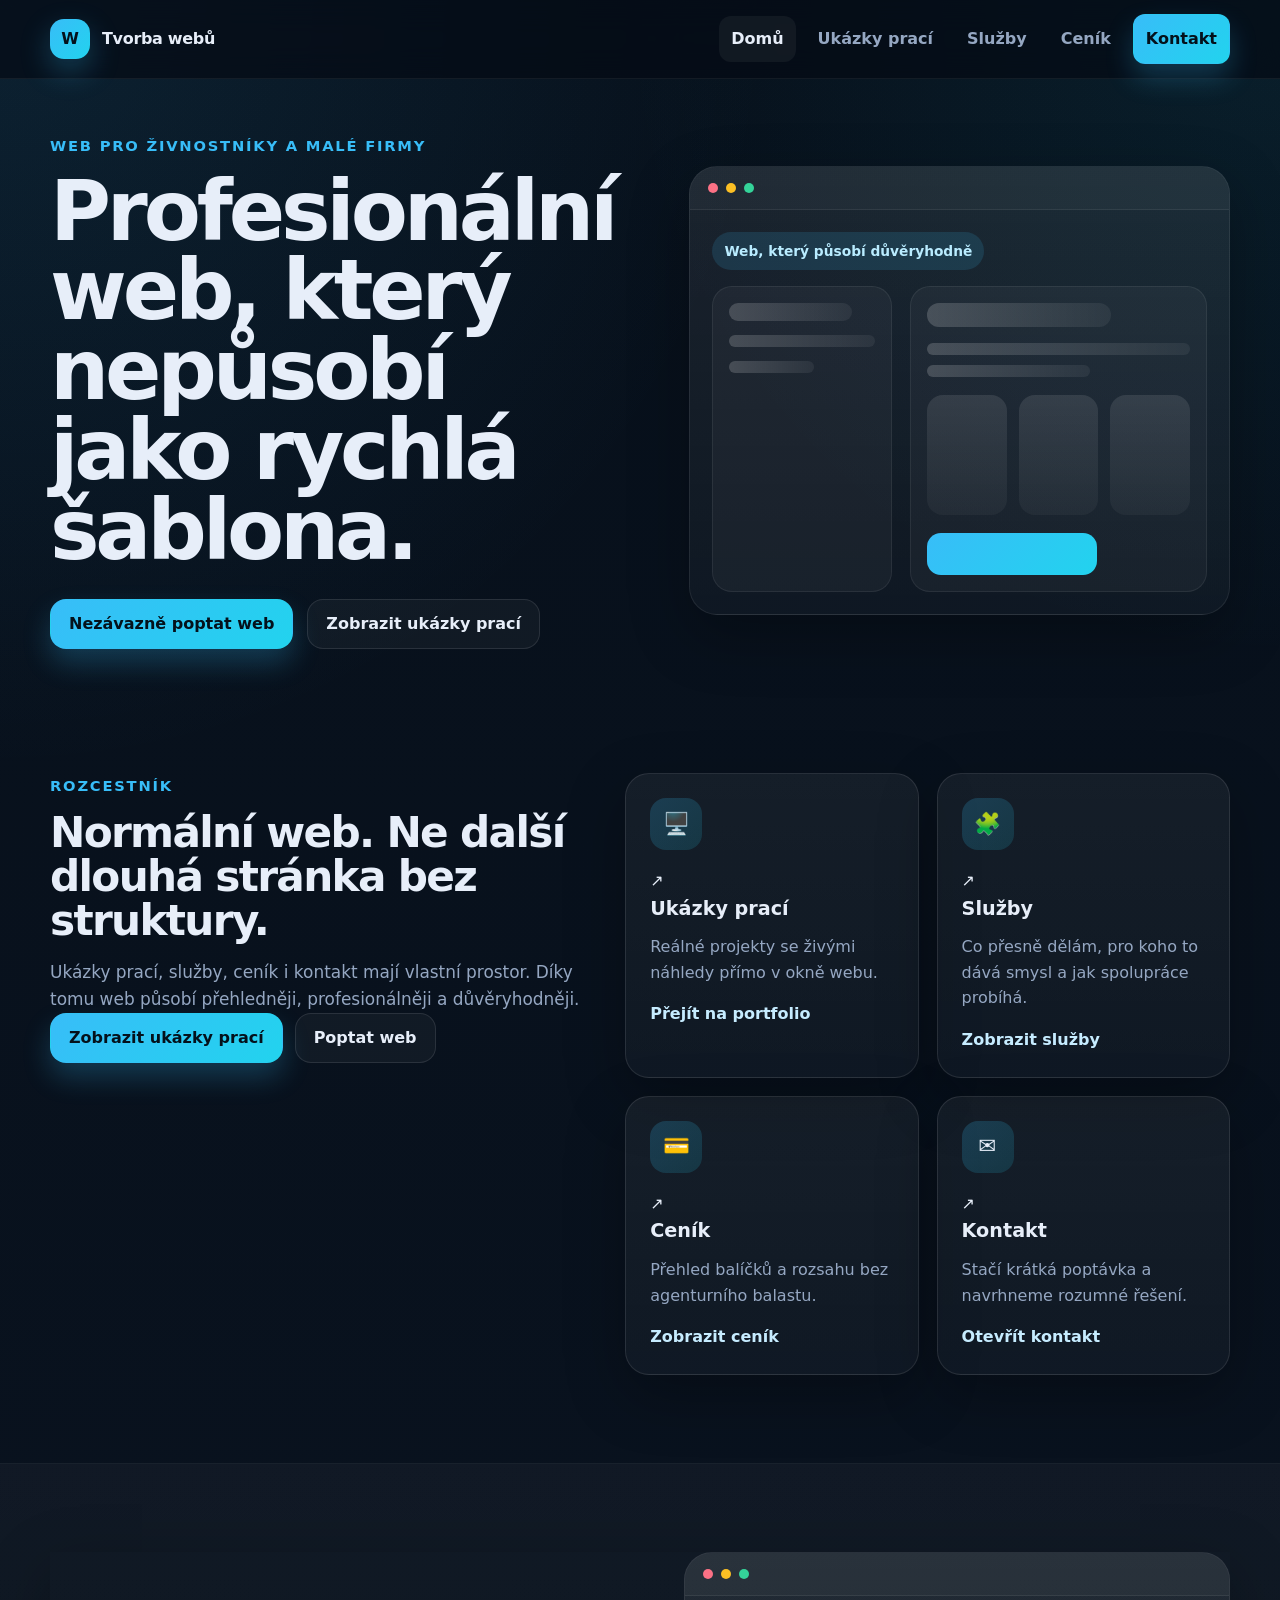
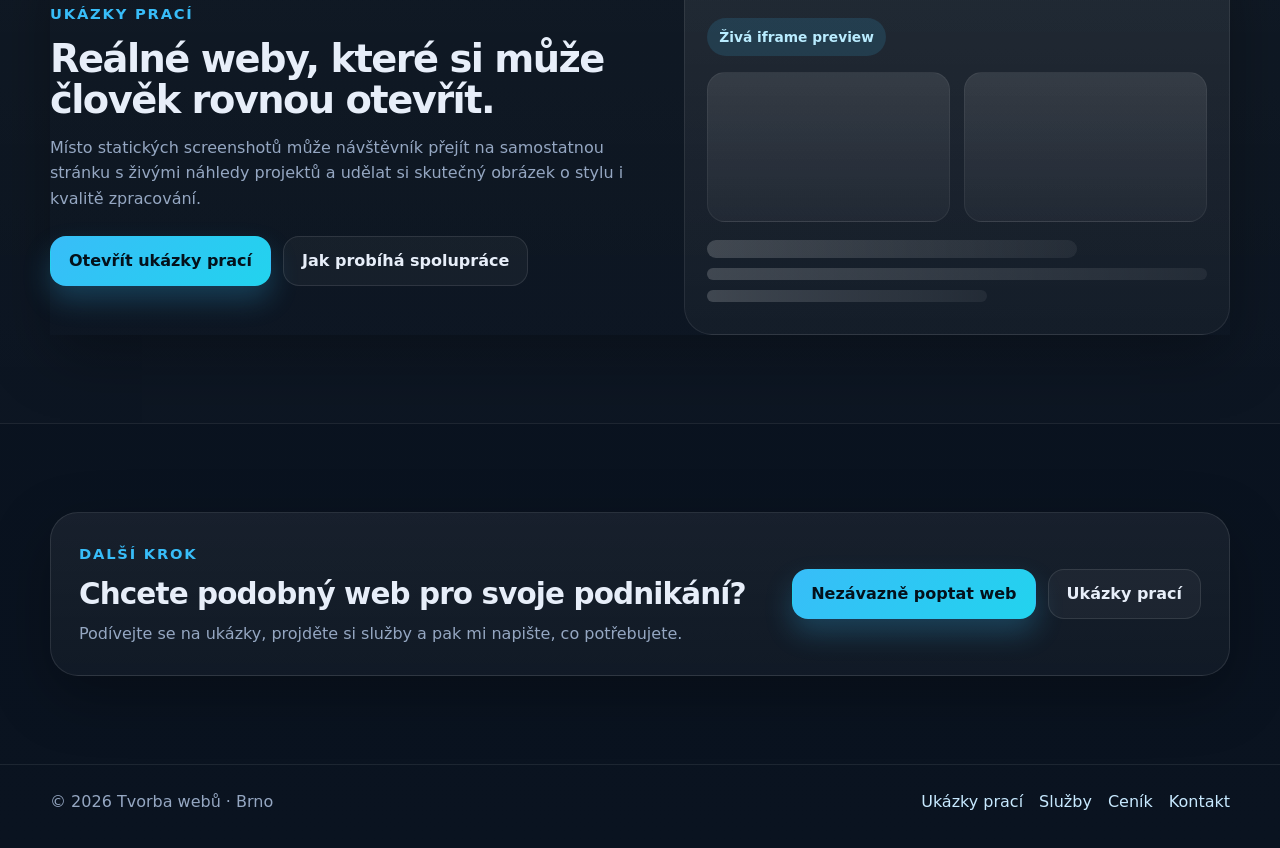
==== commit aec9059d: "Update index.html" ====
--- a/index.html
+++ b/index.html
@@ -41,20 +41,10 @@
         <div class="hero-copy">
           <div class="eyebrow">Web pro živnostníky a malé firmy</div>
           <h1>Profesionální web, který nepůsobí jako rychlá šablona.</h1>
-          <p class="hero-lead">
-            Navrhnu a postavím moderní prezentační web, který se rychle načítá,
-            dobře funguje na mobilu a dává návštěvníkovi jasný důvod se ozvat.
-          </p>
 
           <div class="hero-actions">
             <a class="btn btn-primary" href="./kontakt.html">Nezávazně poptat web</a>
             <a class="btn btn-secondary" href="./ukazky-praci.html">Zobrazit ukázky prací</a>
-          </div>
-
-          <div class="hero-pills">
-            <span>⚡ Hotovo typicky za 1–2 týdny</span>
-            <span>📱 Vyladěné pro mobil</span>
-            <span>🧼 Čistý kód bez zbytečností</span>
           </div>
         </div>
 
@@ -87,31 +77,15 @@
       </div>
     </section>
 
-    <section class="section trust-strip">
-      <div class="container trust-grid">
-        <div class="trust-item">Jasná komunikace</div>
-        <div class="trust-item">Rychlý provoz</div>
-        <div class="trust-item">Moderní vzhled</div>
-        <div class="trust-item">Jednoduché nasazení</div>
-      </div>
-    </section>
-
     <section class="section home-portal-section">
       <div class="container home-portal-layout">
         <div class="home-portal-intro reveal">
           <div class="section-kicker">Rozcestník</div>
           <h2>Normální web. Ne další dlouhá stránka bez struktury.</h2>
           <p>
-            Návštěvník se dostane rovnou tam, co ho zajímá. Ukázky prací, služby,
-            ceník i kontakt mají vlastní prostor a web díky tomu působí profesionálněji,
-            přehledněji a důvěryhodněji.
+            Ukázky prací, služby, ceník i kontakt mají vlastní prostor.
+            Díky tomu web působí přehledněji, profesionálněji a důvěryhodněji.
           </p>
-
-          <div class="home-portal-points">
-            <div>✔ Lepší orientace pro návštěvníka</div>
-            <div>✔ Víc prostoru pro důvěru a obsah</div>
-            <div>✔ Působí víc jako skutečný firemní web</div>
-          </div>
 
           <div class="home-portal-actions">
             <a class="btn btn-primary" href="./ukazky-praci.html">Zobrazit ukázky prací</a>
@@ -121,28 +95,40 @@
 
         <div class="home-portal-grid">
           <a href="./ukazky-praci.html" class="home-portal-card reveal">
-            <div class="portal-icon">🖥️</div>
+            <div class="home-portal-top">
+              <div class="portal-icon">🖥️</div>
+              <div class="portal-arrow">↗</div>
+            </div>
             <h3>Ukázky prací</h3>
             <p>Reálné projekty se živými náhledy přímo v okně webu.</p>
             <span class="text-link">Přejít na portfolio</span>
           </a>
 
           <a href="./sluzby.html" class="home-portal-card reveal">
-            <div class="portal-icon">🧩</div>
+            <div class="home-portal-top">
+              <div class="portal-icon">🧩</div>
+              <div class="portal-arrow">↗</div>
+            </div>
             <h3>Služby</h3>
             <p>Co přesně dělám, pro koho to dává smysl a jak spolupráce probíhá.</p>
             <span class="text-link">Zobrazit služby</span>
           </a>
 
           <a href="./cenik.html" class="home-portal-card reveal">
-            <div class="portal-icon">💳</div>
+            <div class="home-portal-top">
+              <div class="portal-icon">💳</div>
+              <div class="portal-arrow">↗</div>
+            </div>
             <h3>Ceník</h3>
             <p>Přehled balíčků a rozsahu bez agenturního balastu.</p>
             <span class="text-link">Zobrazit ceník</span>
           </a>
 
           <a href="./kontakt.html" class="home-portal-card reveal">
-            <div class="portal-icon">✉️</div>
+            <div class="home-portal-top">
+              <div class="portal-icon">✉️</div>
+              <div class="portal-arrow">↗</div>
+            </div>
             <h3>Kontakt</h3>
             <p>Stačí krátká poptávka a navrhneme rozumné řešení.</p>
             <span class="text-link">Otevřít kontakt</span>
